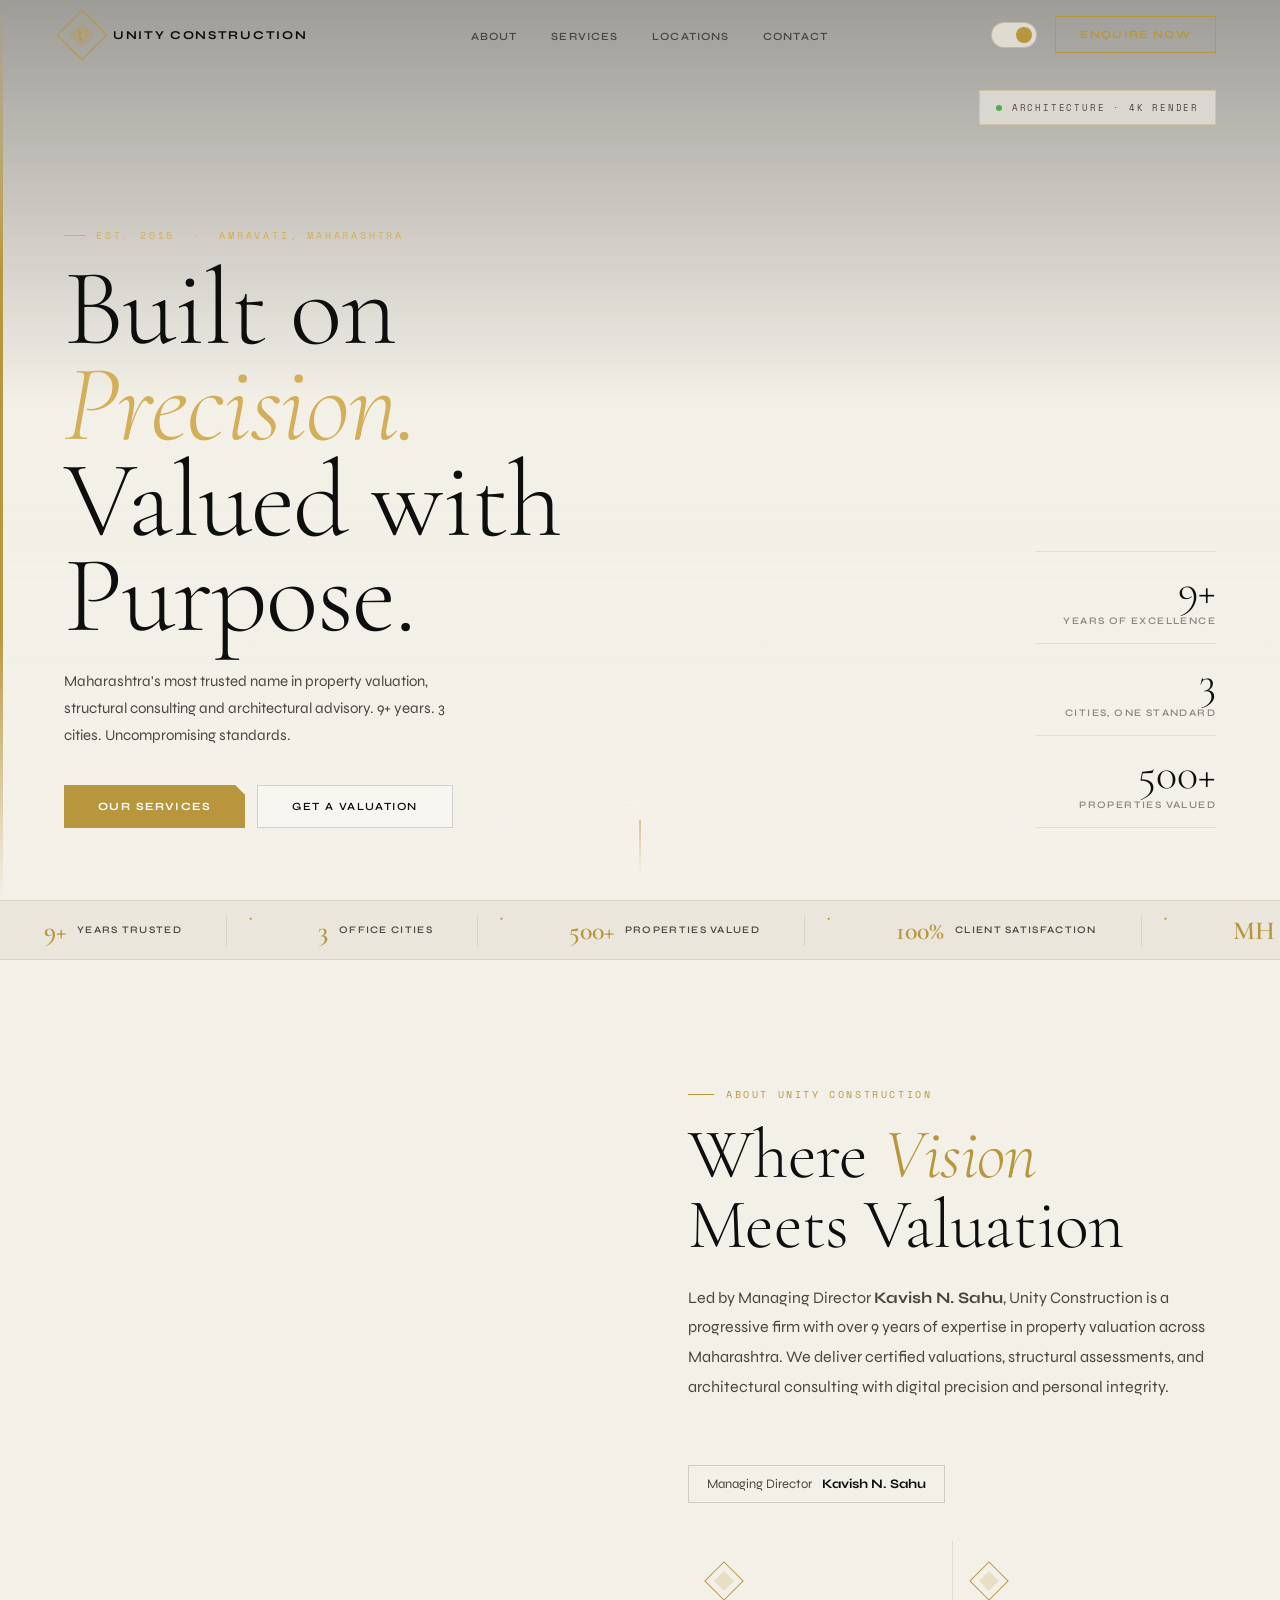
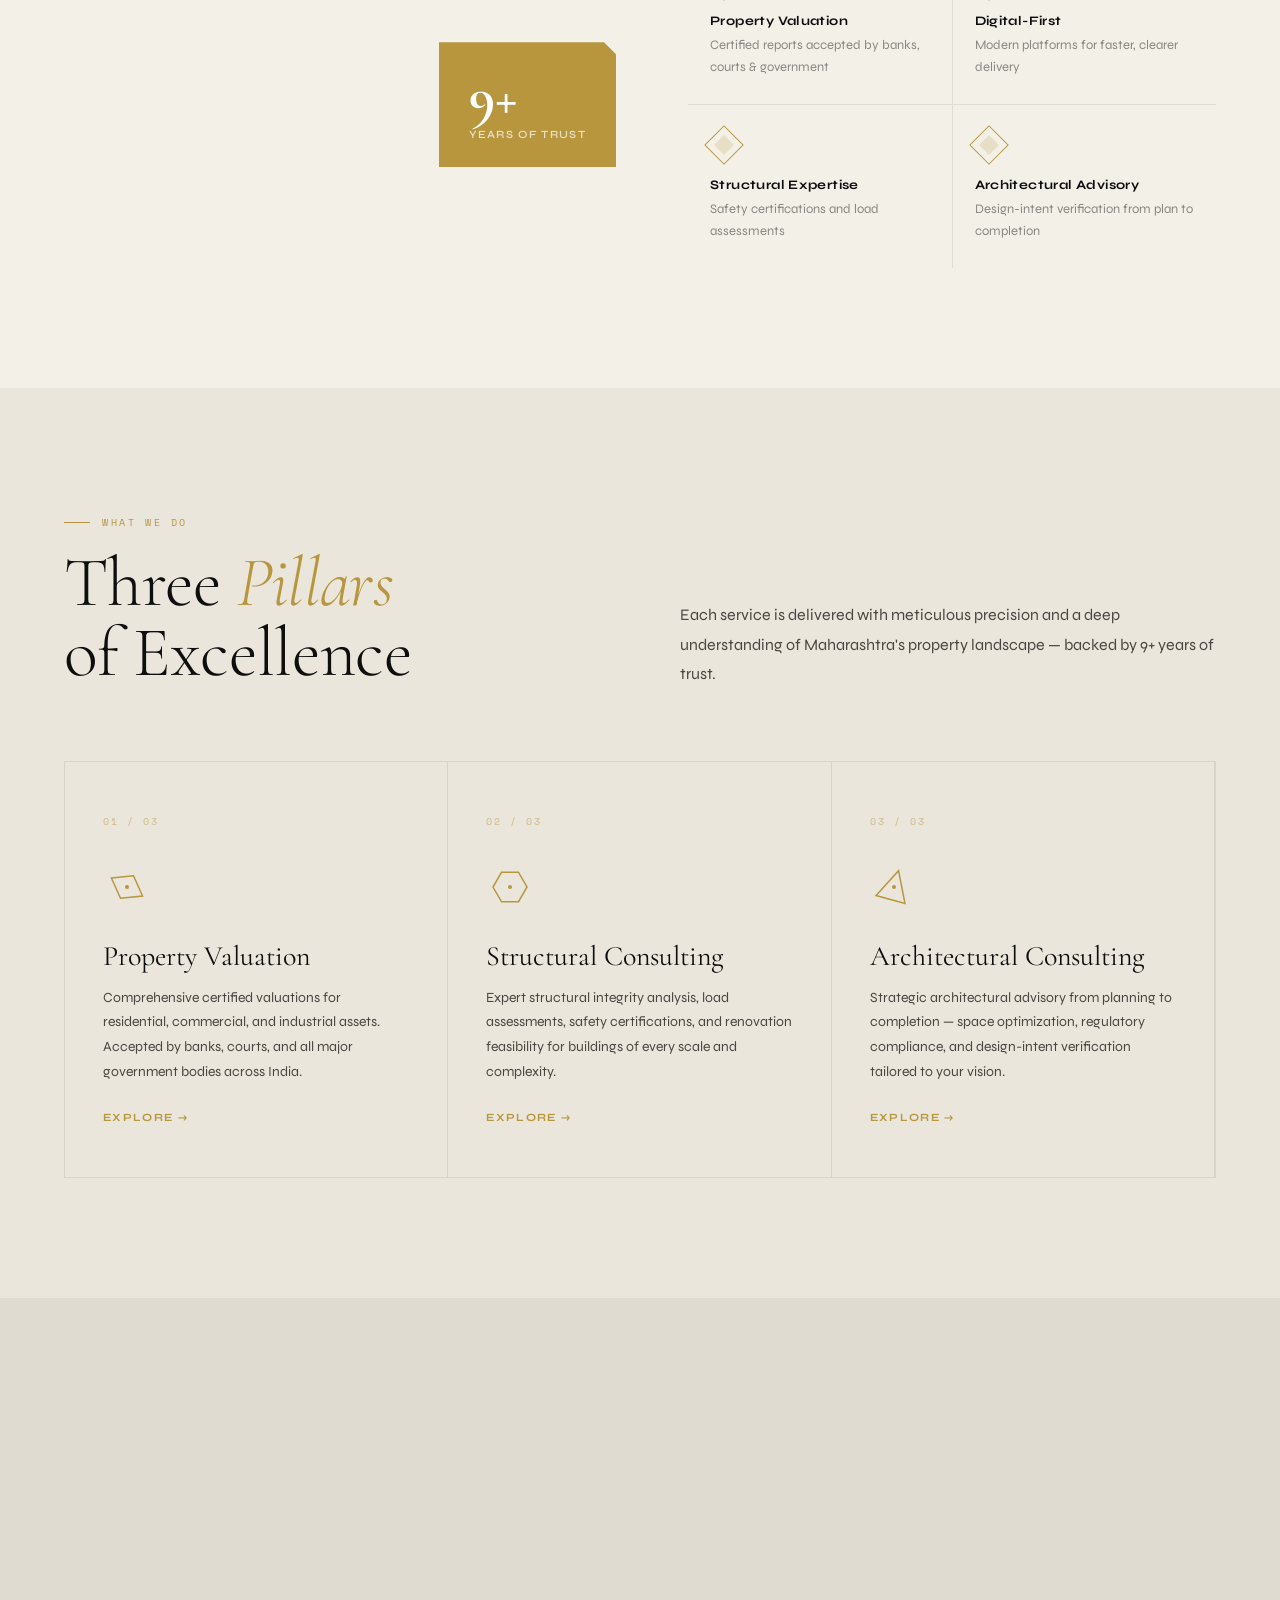
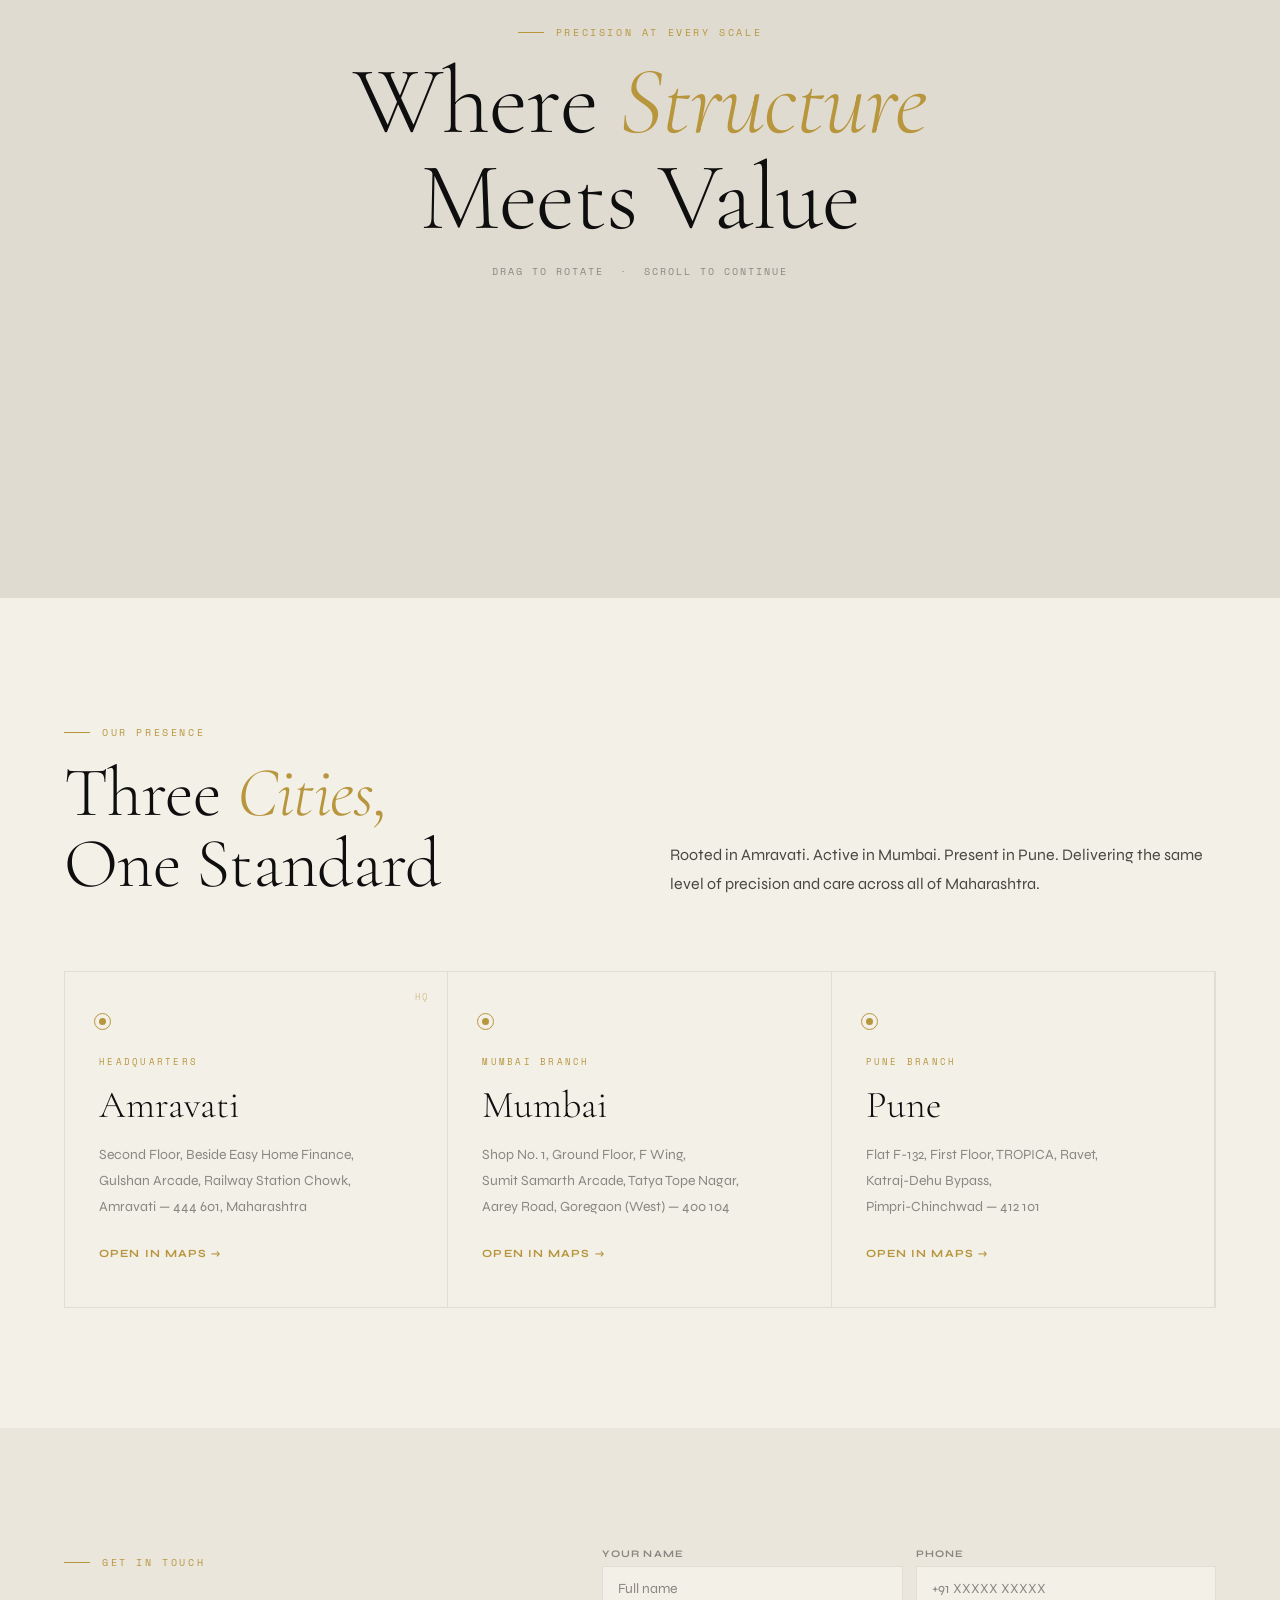
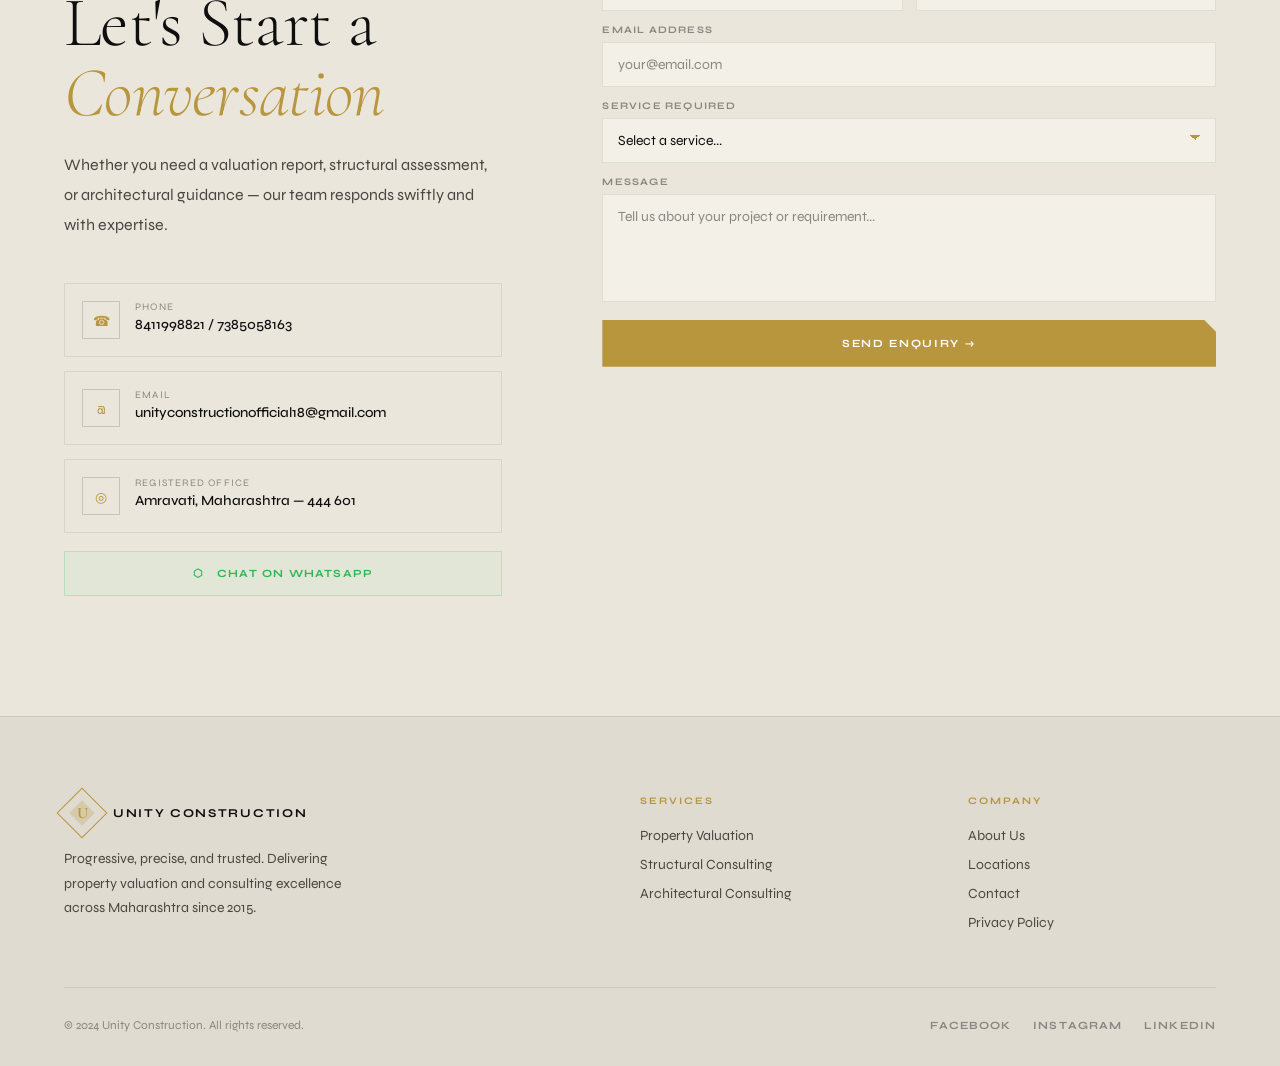
==== index.html @ 6842be25 "Refactor, secure, and modularize website to industry standards" ====
<!DOCTYPE html>
<html lang="en">
<head>
  <meta charset="UTF-8">
  <meta name="viewport" content="width=device-width, initial-scale=1.0">
  
  <!-- SEO Meta Tags -->
  <title>Unity Construction — Property Valuation, Structural Consulting & Architecture</title>
  <meta name="description" content="Maharashtra's most trusted firm for property valuation, structural safety consulting, and architectural design advisory. Over 9 years of precision and excellence across Amravati, Mumbai, and Pune.">
  <meta name="keywords" content="property valuation, structural consulting, architectural advisory, Amravati, Mumbai, Pune, Kavish Sahu, safety certificate, bank valuation, valuation reports">
  <meta name="author" content="Unity Construction">
  
  <link rel="preconnect" href="https://fonts.googleapis.com">
  <link rel="preconnect" href="https://fonts.gstatic.com" crossorigin>
  <link href="https://fonts.googleapis.com/css2?family=Cormorant+Garamond:ital,wght@0,300;0,400;0,600;0,700;1,300;1,400&family=Syne:wght@400;500;600;700;800&family=Space+Mono:wght@400&display=swap" rel="stylesheet">
  
  <!-- Modular Stylesheet -->
  <link rel="stylesheet" href="css/styles.css">
</head>
<body data-theme="dark">

  <!-- Custom Interactive Cursor -->
  <div id="cur"></div>
  <div id="cur-r"></div>
  
  <!-- Scroll Progress Bar -->
  <div id="sp"></div>

  <!-- ══ NAVIGATION ══ -->
  <nav id="nav">
    <a href="#" class="nlogo">
      <div class="nlogo-gem"><span class="nlogo-u">U</span></div>
      <span class="nlogo-name">Unity Construction</span>
    </a>
    <ul class="nlinks">
      <li><a href="#about">About</a></li>
      <li><a href="#services">Services</a></li>
      <li><a href="#locations">Locations</a></li>
      <li><a href="#contact">Contact</a></li>
    </ul>
    <div class="nr">
      <button class="tt" id="tt" title="Toggle theme"></button>
      <button class="ncta" id="enquire-now-btn">Enquire Now</button>
    </div>
  </nav>

  <!-- ══ HERO SECTION ══ -->
  <section id="hero">
    <!-- Decoded Local Video Asset -->
    <div class="hvid">
      <video autoplay muted loop playsinline id="hv" preload="auto">
        <source src="assets/video/hero.mp4" type="video/mp4">
      </video>
    </div>

    <!-- Cinematic Gradient Overlays -->
    <div class="hov-top"></div>
    <div class="hov-line"></div>

    <!-- Live Architecture Tag -->
    <div class="hbadge">
      <span class="hbadge-dot"></span>
      <span class="hbadge-txt">Architecture · 4K Render</span>
    </div>

    <!-- Core Text Contents -->
    <div class="hcontent">
      <div class="hleft">
        <div class="htag">Est. 2015 &nbsp;·&nbsp; Amravati, Maharashtra</div>
        <h1 class="ht">Built on<br><em>Precision.</em><br>Valued with<br>Purpose.</h1>
        <p class="hsubt">Maharashtra's most trusted name in property valuation, structural consulting and architectural advisory. 9+ years. 3 cities. Uncompromising standards.</p>
        <div class="hbtns">
          <button class="bpri" id="hero-services-btn">Our Services</button>
          <button class="bsec" id="hero-contact-btn">Get a Valuation</button>
        </div>
      </div>
      <div class="hstats">
        <div class="hstat"><span class="hstat-n">9+</span><span class="hstat-l">Years of Excellence</span></div>
        <div class="hstat"><span class="hstat-n">3</span><span class="hstat-l">Cities, One Standard</span></div>
        <div class="hstat"><span class="hstat-n">500+</span><span class="hstat-l">Properties Valued</span></div>
      </div>
    </div>

    <!-- Scroll cue -->
    <div class="hscroll">
      <span>Scroll</span>
      <div class="hscroll-bar"></div>
    </div>
  </section>

  <!-- ══ MARQUEE LOOP ══ -->
  <div class="mwrap">
    <div class="mtrack">
      <div class="mitem"><span class="mn">9+</span><span class="ml">Years Trusted</span></div>
      <span class="mdot">●</span>
      <div class="mitem"><span class="mn">3</span><span class="ml">Office Cities</span></div>
      <span class="mdot">●</span>
      <div class="mitem"><span class="mn">500+</span><span class="ml">Properties Valued</span></div>
      <span class="mdot">●</span>
      <div class="mitem"><span class="mn">100%</span><span class="ml">Client Satisfaction</span></div>
      <span class="mdot">●</span>
      <div class="mitem"><span class="mn">MH</span><span class="ml">Pan-Maharashtra</span></div>
      <span class="mdot">●</span>
      <!-- duplicated contents for seamless loop rendering -->
      <div class="mitem"><span class="mn">9+</span><span class="ml">Years Trusted</span></div>
      <span class="mdot">●</span>
      <div class="mitem"><span class="mn">3</span><span class="ml">Office Cities</span></div>
      <span class="mdot">●</span>
      <div class="mitem"><span class="mn">500+</span><span class="ml">Properties Valued</span></div>
      <span class="mdot">●</span>
      <div class="mitem"><span class="mn">100%</span><span class="ml">Client Satisfaction</span></div>
      <span class="mdot">●</span>
      <div class="mitem"><span class="mn">MH</span><span class="ml">Pan-Maharashtra</span></div>
      <span class="mdot">●</span>
    </div>
  </div>

  <!-- ══ ABOUT SECTION ══ -->
  <section id="about" class="sec">
    <div class="ag">
      <div class="acanvas-wrap rv">
        <canvas id="about-canvas"></canvas>
        <div class="afloat rv d2">
          <span class="afloat-n">9+</span>
          <span class="afloat-l">Years of Trust</span>
        </div>
      </div>
      <div class="atxt">
        <span class="ey rv">About Unity Construction</span>
        <h2 class="sh2 rv d1">Where <em>Vision</em><br>Meets Valuation</h2>
        <p class="sbody rv d2">Led by Managing Director <strong>Kavish N. Sahu</strong>, Unity Construction is a progressive firm with over 9 years of expertise in property valuation across Maharashtra. We deliver certified valuations, structural assessments, and architectural consulting with digital precision and personal integrity.</p>
        <div class="md-pill rv d2">
          <span>Managing Director</span>
          <strong>Kavish N. Sahu</strong>
        </div>
        <div class="aqs rv d3">
          <div class="aq"><div class="aq-gem"></div><div class="aq-n">Property Valuation</div><div class="aq-d">Certified reports accepted by banks, courts &amp; government</div></div>
          <div class="aq"><div class="aq-gem"></div><div class="aq-n">Digital-First</div><div class="aq-d">Modern platforms for faster, clearer delivery</div></div>
          <div class="aq"><div class="aq-gem"></div><div class="aq-n">Structural Expertise</div><div class="aq-d">Safety certifications and load assessments</div></div>
          <div class="aq"><div class="aq-gem"></div><div class="aq-n">Architectural Advisory</div><div class="aq-d">Design-intent verification from plan to completion</div></div>
        </div>
      </div>
    </div>
  </section>

  <!-- ══ SERVICES SECTION ══ -->
  <section id="services" class="sec">
    <div class="stop">
      <div>
        <span class="ey rv">What We Do</span>
        <h2 class="sh2 rv d1">Three <em>Pillars</em><br>of Excellence</h2>
      </div>
      <p class="sbody rv d2">Each service is delivered with meticulous precision and a deep understanding of Maharashtra's property landscape — backed by 9+ years of trust.</p>
    </div>
    <div class="sgrid rv">
      <div class="svc">
        <span class="sn">01 / 03</span>
        <canvas class="sorb" data-s="diamond"></canvas>
        <div class="sname">Property Valuation</div>
        <p class="sdesc">Comprehensive certified valuations for residential, commercial, and industrial assets. Accepted by banks, courts, and all major government bodies across India.</p>
        <span class="scta">Explore &rarr;</span>
      </div>
      <div class="svc">
        <span class="sn">02 / 03</span>
        <canvas class="sorb" data-s="hex"></canvas>
        <div class="sname">Structural Consulting</div>
        <p class="sdesc">Expert structural integrity analysis, load assessments, safety certifications, and renovation feasibility for buildings of every scale and complexity.</p>
        <span class="scta">Explore &rarr;</span>
      </div>
      <div class="svc">
        <span class="sn">03 / 03</span>
        <canvas class="sorb" data-s="tri"></canvas>
        <div class="sname">Architectural Consulting</div>
        <p class="sdesc">Strategic architectural advisory from planning to completion — space optimization, regulatory compliance, and design-intent verification tailored to your vision.</p>
        <span class="scta">Explore &rarr;</span>
      </div>
    </div>
  </section>

  <!-- ══ SHOWCASE SECTION ══ -->
  <section id="showcase">
    <div id="showcase-bg"></div>
    <canvas id="sc-canvas"></canvas>
    <div class="sccontent">
      <div class="ey">Precision at Every Scale</div>
      <h2 class="sh2">Where <em>Structure</em><br>Meets Value</h2>
      <p class="sc-hint">Drag to rotate &nbsp;·&nbsp; Scroll to continue</p>
    </div>
  </section>

  <!-- ══ LOCATIONS SECTION ══ -->
  <section id="locations" class="sec">
    <div class="lhead">
      <div>
        <span class="ey rv">Our Presence</span>
        <h2 class="sh2 rv d1">Three <em>Cities,</em><br>One Standard</h2>
      </div>
      <p class="sbody rv d2">Rooted in Amravati. Active in Mumbai. Present in Pune. Delivering the same level of precision and care across all of Maharashtra.</p>
    </div>
    <div class="offices">
      <div class="office rv">
        <div class="odot"></div>
        <span class="otag">Headquarters</span>
        <div class="ocity">Amravati</div>
        <p class="oaddr">Second Floor, Beside Easy Home Finance,<br>Gulshan Arcade, Railway Station Chowk,<br>Amravati — 444 601, Maharashtra</p>
        <a href="https://maps.google.com/?q=Amravati+Railway+Station+Chowk+Maharashtra" target="_blank" rel="noopener noreferrer" class="olink">Open in Maps &rarr;</a>
      </div>
      <div class="office rv d1">
        <div class="odot"></div>
        <span class="otag">Mumbai Branch</span>
        <div class="ocity">Mumbai</div>
        <p class="oaddr">Shop No. 1, Ground Floor, F Wing,<br>Sumit Samarth Arcade, Tatya Tope Nagar,<br>Aarey Road, Goregaon (West) — 400 104</p>
        <a href="https://maps.google.com/?q=Goregaon+West+Aarey+Road+Mumbai" target="_blank" rel="noopener noreferrer" class="olink">Open in Maps &rarr;</a>
      </div>
      <div class="office rv d2">
        <div class="odot"></div>
        <span class="otag">Pune Branch</span>
        <div class="ocity">Pune</div>
        <p class="oaddr">Flat F-132, First Floor, TROPICA, Ravet,<br>Katraj-Dehu Bypass,<br>Pimpri-Chinchwad — 412 101</p>
        <a href="https://maps.google.com/?q=Ravet+Pimpri+Chinchwad+Pune" target="_blank" rel="noopener noreferrer" class="olink">Open in Maps &rarr;</a>
      </div>
    </div>
  </section>

  <!-- ══ CONTACT SECTION ══ -->
  <section id="contact" class="sec">
    <div class="cgrid">
      <div class="cleft">
        <span class="ey rv">Get in Touch</span>
        <h2 class="sh2 rv d1">Let's Start a<br><em>Conversation</em></h2>
        <p class="sbody rv d2">Whether you need a valuation report, structural assessment, or architectural guidance — our team responds swiftly and with expertise.</p>
        <div class="cis rv d3">
          <div class="ci"><div class="ci-ic">☎</div><div><div class="ci-l">Phone</div><div class="ci-v">8411998821 / 7385058163</div></div></div>
          <div class="ci"><div class="ci-ic">@</div><div><div class="ci-l">Email</div><div class="ci-v">unityconstructionofficial18@gmail.com</div></div></div>
          <div class="ci"><div class="ci-ic">◎</div><div><div class="ci-l">Registered Office</div><div class="ci-v">Amravati, Maharashtra — 444 601</div></div></div>
          <a href="https://api.whatsapp.com/send?phone=918411998821&text=Hi%2C%20I%20need%20a%20consultation" target="_blank" rel="noopener noreferrer" class="wa">⬡ &nbsp; Chat on WhatsApp</a>
        </div>
      </div>
      
      <!-- Refactored validation forms -->
      <form id="contact-form" class="cform rv d2" novalidate>
        <div class="cf-row">
          <div class="cfg">
            <label for="form-name">Your Name</label>
            <input type="text" id="form-name" placeholder="Full name" required>
          </div>
          <div class="cfg">
            <label for="form-phone">Phone</label>
            <input type="tel" id="form-phone" placeholder="+91 XXXXX XXXXX" required>
          </div>
        </div>
        <div class="cfg">
          <label for="form-email">Email Address</label>
          <input type="email" id="form-email" placeholder="your@email.com">
        </div>
        <div class="cfg">
          <label for="form-service">Service Required</label>
          <select id="form-service" required>
            <option value="">Select a service...</option>
            <option value="Property Valuation">Property Valuation</option>
            <option value="Structural Consulting">Structural Consulting</option>
            <option value="Architectural Consulting">Architectural Consulting</option>
            <option value="General Inquiry">General Inquiry</option>
          </select>
        </div>
        <div class="cfg">
          <label for="form-message">Message</label>
          <textarea id="form-message" placeholder="Tell us about your project or requirement..." required></textarea>
        </div>
        <button type="submit" class="csub" id="submit-btn">Send Enquiry &rarr;</button>
      </form>
    </div>
  </section>

  <!-- ══ FOOTER SECTION ══ -->
  <footer>
    <div class="fg">
      <div class="fb">
        <a href="#" class="nlogo">
          <div class="nlogo-gem"><span class="nlogo-u">U</span></div>
          <span class="nlogo-name">Unity Construction</span>
        </a>
        <p>Progressive, precise, and trusted. Delivering property valuation and consulting excellence across Maharashtra since 2015.</p>
      </div>
      <div class="fc">
        <h4>Services</h4>
        <ul>
          <li><a href="#services">Property Valuation</a></li>
          <li><a href="#services">Structural Consulting</a></li>
          <li><a href="#services">Architectural Consulting</a></li>
        </ul>
      </div>
      <div class="fc">
        <h4>Company</h4>
        <ul>
          <li><a href="#about">About Us</a></li>
          <li><a href="#locations">Locations</a></li>
          <li><a href="#contact">Contact</a></li>
          <li><a href="#">Privacy Policy</a></li>
        </ul>
      </div>
    </div>
    <div class="fbot">
      <p>© 2024 Unity Construction. All rights reserved.</p>
      <div class="fsoc">
        <a href="https://www.facebook.com/profile.php?id=100093304771966" target="_blank" rel="noopener noreferrer">Facebook</a>
        <a href="#">Instagram</a>
        <a href="#">LinkedIn</a>
      </div>
    </div>
  </footer>

  <!-- Modular Script Files -->
  <script src="js/main.js" defer></script>
  <script src="js/cursor.js" defer></script>
  <script src="js/canvas-about.js" defer></script>
  <script src="js/canvas-services.js" defer></script>
  <script src="js/canvas-showcase.js" defer></script>
</body>
</html>
---- css/styles.css ----
/* 
 * Unity Construction - Custom Stylesheet
 * Version: 2.0.0
 * Architecture: Valuation. Structure. Architecture.
 */

/* ==========================================================================
   1. RESET & SYSTEM DEFAULTS
   ========================================================================== */
*,
*::before,
*::after {
  margin: 0;
  padding: 0;
  box-sizing: border-box;
}

:root {
  --gold: #B8963E;
  --gold-hi: #D4AF5A;
  --gold-pale: #E8D5A3;
  --ease: cubic-bezier(0.16, 1, 0.3, 1);
}

[data-theme="dark"] {
  --bg: #0C0C0C;
  --bg2: #141414;
  --bg3: #1C1C1C;
  --text: #F0EDE6;
  --text2: #A8A5A0;
  --text3: #606060;
  --border: rgba(255, 255, 255, 0.07);
  --border2: rgba(255, 255, 255, 0.13);
  --nav: rgba(10, 10, 10, 0.86);
  --surface: #181818;
}

[data-theme="light"] {
  --bg: #F3F0E8;
  --bg2: #EAE6DC;
  --bg3: #E0DBD0;
  --text: #0E0E0E;
  --text2: #4A4742;
  --text3: #8A8782;
  --border: rgba(0, 0, 0, 0.08);
  --border2: rgba(0, 0, 0, 0.15);
  --nav: rgba(243, 240, 232, 0.88);
  --surface: #FFFFFF;
}

html {
  scroll-behavior: smooth;
}

body {
  font-family: 'Syne', sans-serif;
  background: var(--bg);
  color: var(--text);
  overflow-x: hidden;
  cursor: none; /* Hidden for custom cursor, overridden on touch devices below */
  transition: background 0.55s var(--ease), color 0.55s var(--ease);
}

/* Fallback default cursor on touchscreens or devices that don't support fine pointer */
@media (hover: none), (pointer: coarse) {
  body {
    cursor: auto !important;
  }
}

/* ==========================================================================
   2. CUSTOM INTERACTIVE CURSOR
   ========================================================================== */
#cur {
  position: fixed;
  pointer-events: none;
  z-index: 9999;
  width: 10px;
  height: 10px;
  background: var(--gold-hi);
  border-radius: 50%;
  transform: translate(-50%, -50%);
  transition: width 0.3s, height 0.3s, background 0.3s;
  mix-blend-mode: normal;
}

#cur-r {
  position: fixed;
  pointer-events: none;
  z-index: 9998;
  width: 38px;
  height: 38px;
  border: 1px solid rgba(184, 150, 62, 0.45);
  border-radius: 50%;
  transform: translate(-50%, -50%);
  transition: width 0.4s var(--ease), height 0.4s var(--ease), opacity 0.4s;
}

body.hov #cur {
  width: 18px;
  height: 18px;
  background: var(--gold);
}

body.hov #cur-r {
  width: 58px;
  height: 58px;
  opacity: 0.35;
}

/* Hide custom cursor on mobile devices */
@media (hover: none) and (pointer: coarse) {
  #cur,
  #cur-r {
    display: none !important;
  }
}

/* ==========================================================================
   3. NAVIGATION BAR
   ========================================================================== */
#sp {
  position: fixed;
  top: 0;
  left: 0;
  height: 2px;
  background: linear-gradient(90deg, var(--gold), var(--gold-hi));
  z-index: 1002;
  pointer-events: none;
}

nav {
  position: fixed;
  top: 0;
  left: 0;
  right: 0;
  z-index: 100;
  height: 70px;
  padding: 0 5vw;
  display: flex;
  align-items: center;
  justify-content: space-between;
  border-bottom: 1px solid transparent;
  transition: background 0.45s, backdrop-filter 0.45s, border-color 0.45s;
}

nav.stuck {
  background: var(--nav);
  backdrop-filter: blur(22px) saturate(1.5);
  -webkit-backdrop-filter: blur(22px) saturate(1.5);
  border-bottom-color: var(--border);
}

.nlogo {
  display: flex;
  align-items: center;
  gap: 13px;
  text-decoration: none;
}

.nlogo-gem {
  width: 36px;
  height: 36px;
  display: flex;
  align-items: center;
  justify-content: center;
  position: relative;
}

.nlogo-gem::before {
  content: '';
  position: absolute;
  inset: 0;
  border: 1.5px solid var(--gold);
  transform: rotate(45deg);
  transition: transform 0.55s var(--ease);
}

.nlogo-gem::after {
  content: '';
  position: absolute;
  inset: 9px;
  background: var(--gold);
  opacity: 0.25;
  transform: rotate(45deg);
}

.nlogo:hover .nlogo-gem::before {
  transform: rotate(135deg);
}

.nlogo-u {
  font-family: 'Cormorant Garamond', serif;
  font-size: 16px;
  font-weight: 700;
  color: var(--gold);
  z-index: 1;
  position: relative;
}

.nlogo-name {
  font-size: 12px;
  font-weight: 700;
  letter-spacing: 0.14em;
  text-transform: uppercase;
  color: var(--text);
}

.nlinks {
  display: flex;
  gap: 34px;
  list-style: none;
}

.nlinks a {
  font-size: 11px;
  font-weight: 600;
  letter-spacing: 0.1em;
  text-transform: uppercase;
  color: var(--text2);
  text-decoration: none;
  position: relative;
  padding-bottom: 3px;
  transition: color 0.3s;
}

.nlinks a::after {
  content: '';
  position: absolute;
  bottom: 0;
  left: 0;
  width: 0;
  height: 1px;
  background: var(--gold);
  transition: width 0.35s var(--ease);
}

.nlinks a:hover {
  color: var(--gold);
}

.nlinks a:hover::after {
  width: 100%;
}

.nr {
  display: flex;
  align-items: center;
  gap: 18px;
}

/* Theme Toggle Swtich */
.tt {
  width: 46px;
  height: 26px;
  border-radius: 13px;
  background: var(--bg3);
  border: 1px solid var(--border2);
  cursor: pointer;
  position: relative;
  transition: background 0.4s;
  flex-shrink: 0;
  appearance: none;
  -webkit-appearance: none;
}

.tt::after {
  content: '';
  position: absolute;
  top: 4px;
  left: 4px;
  width: 16px;
  height: 16px;
  border-radius: 50%;
  background: var(--gold);
  transition: transform 0.4s var(--ease), background 0.4s;
}

[data-theme="light"] .tt::after {
  transform: translateX(20px);
}

.ncta {
  padding: 11px 24px;
  border: 1.5px solid var(--gold);
  background: transparent;
  color: var(--gold);
  font-family: 'Syne', sans-serif;
  font-size: 11px;
  font-weight: 700;
  letter-spacing: 0.12em;
  text-transform: uppercase;
  cursor: pointer;
  transition: background 0.3s, color 0.3s;
}

.ncta:hover {
  background: var(--gold);
  color: #fff;
}

/* ==========================================================================
   4. HERO SECTION
   ========================================================================== */
#hero {
  position: relative;
  height: 100vh;
  min-height: 680px;
  overflow: hidden;
  display: flex;
  flex-direction: column;
  justify-content: flex-end;
}

.hvid {
  position: absolute;
  inset: 0;
  z-index: 0;
}

.hvid video {
  width: 100%;
  height: 100%;
  object-fit: cover;
  will-change: transform;
}

/* Gradient overlay fallback for video load lag */
.hov-top {
  position: absolute;
  inset: 0;
  z-index: 1;
  background: linear-gradient(180deg, rgba(0,0,0,0.52) 0%, rgba(0,0,0,0.08) 38%, rgba(0,0,0,0) 55%, rgba(0,0,0,0.72) 78%, rgba(0,0,0,0.96) 100%);
}

[data-theme="light"] .hov-top {
  background: linear-gradient(180deg, rgba(0,0,0,0.35) 0%, rgba(0,0,0,0) 45%, rgba(243,240,232,0) 55%, rgba(243,240,232,0.82) 80%, rgba(243,240,232,1) 100%);
}

.hov-line {
  position: absolute;
  left: 0;
  top: 0;
  bottom: 0;
  width: 3px;
  z-index: 3;
  background: linear-gradient(180deg, transparent, var(--gold) 30%, var(--gold) 70%, transparent);
}

.hcontent {
  position: relative;
  z-index: 4;
  padding: 0 5vw 72px;
  display: grid;
  grid-template-columns: 1fr auto;
  align-items: end;
  gap: 60px;
}

@media (max-width: 768px) {
  .hcontent {
    grid-template-columns: 1fr;
    gap: 30px;
    padding-bottom: 50px;
  }
}

.hleft {}

.htag {
  display: inline-flex;
  align-items: center;
  gap: 10px;
  font-family: 'Space Mono', monospace;
  font-size: 10px;
  letter-spacing: 0.28em;
  text-transform: uppercase;
  color: var(--gold-hi);
  margin-bottom: 18px;
  opacity: 0;
  animation: aUp 0.8s 0.15s var(--ease) forwards;
}

.htag::before {
  content: '';
  display: block;
  width: 22px;
  height: 1px;
  background: var(--gold-hi);
}

h1.ht {
  font-family: 'Cormorant Garamond', serif;
  font-size: clamp(54px, 8.5vw, 124px);
  font-weight: 300;
  line-height: 0.88;
  letter-spacing: -0.01em;
  color: #fff;
  opacity: 0;
  animation: aUp 1s 0.28s var(--ease) forwards;
}

[data-theme="light"] h1.ht {
  color: #0E0E0E;
}

h1.ht em {
  font-style: italic;
  color: var(--gold-hi);
}

.hsubt {
  margin-top: 24px;
  font-size: 15px;
  font-weight: 400;
  line-height: 1.8;
  color: rgba(255, 255, 255, 0.58);
  max-width: 400px;
  opacity: 0;
  animation: aUp 0.9s 0.42s var(--ease) forwards;
}

[data-theme="light"] .hsubt {
  color: var(--text2);
}

.hbtns {
  margin-top: 36px;
  display: flex;
  gap: 12px;
  opacity: 0;
  animation: aUp 0.9s 0.56s var(--ease) forwards;
}

.bpri {
  padding: 14px 34px;
  background: var(--gold);
  color: #fff;
  font-family: 'Syne', sans-serif;
  font-size: 11px;
  font-weight: 700;
  letter-spacing: 0.13em;
  text-transform: uppercase;
  border: none;
  cursor: pointer;
  clip-path: polygon(0 0, calc(100% - 10px) 0, 100% 10px, 100% 100%, 0 100%);
  transition: background 0.3s, transform 0.25s;
}

.bpri:hover {
  background: var(--gold-hi);
  transform: translateY(-2px);
}

.bsec {
  padding: 14px 34px;
  background: rgba(255, 255, 255, 0.08);
  border: 1px solid rgba(255, 255, 255, 0.22);
  color: #fff;
  font-family: 'Syne', sans-serif;
  font-size: 11px;
  font-weight: 600;
  letter-spacing: 0.13em;
  text-transform: uppercase;
  cursor: pointer;
  transition: border-color 0.3s, color 0.3s, background 0.3s;
  backdrop-filter: blur(8px);
}

[data-theme="light"] .bsec {
  border-color: var(--border2);
  color: var(--text);
  background: rgba(255, 255, 255, 0.4);
}

.bsec:hover {
  border-color: var(--gold);
  color: var(--gold);
  background: rgba(184, 150, 62, 0.06);
}

.hstats {
  display: flex;
  flex-direction: column;
  align-items: flex-end;
  gap: 0;
  opacity: 0;
  animation: aUp 0.9s 0.62s var(--ease) forwards;
}

@media (max-width: 768px) {
  .hstats {
    align-items: flex-start;
  }
}

.hstat {
  padding: 16px 0;
  border-top: 1px solid rgba(255, 255, 255, 0.12);
  width: 180px;
  text-align: right;
}

@media (max-width: 768px) {
  .hstat {
    text-align: left;
    width: 100%;
  }
}

[data-theme="light"] .hstat {
  border-top-color: var(--border);
}

.hstat:last-child {
  border-bottom: 1px solid rgba(255, 255, 255, 0.12);
}

[data-theme="light"] .hstat:last-child {
  border-bottom-color: var(--border);
}

.hstat-n {
  font-family: 'Cormorant Garamond', serif;
  font-size: 44px;
  font-weight: 300;
  line-height: 1;
  color: #fff;
  display: block;
}

[data-theme="light"] .hstat-n {
  color: var(--text);
}

.hstat-l {
  font-size: 10px;
  font-weight: 600;
  letter-spacing: 0.14em;
  text-transform: uppercase;
  color: rgba(255, 255, 255, 0.38);
  display: block;
  margin-top: 3px;
}

[data-theme="light"] .hstat-l {
  color: var(--text3);
}

.hscroll {
  position: absolute;
  bottom: 28px;
  left: 50%;
  transform: translateX(-50%);
  z-index: 5;
  display: flex;
  flex-direction: column;
  align-items: center;
  gap: 8px;
  opacity: 0;
  animation: aFade 1s 1.1s forwards;
}

.hscroll span {
  font-family: 'Space Mono', monospace;
  font-size: 9px;
  letter-spacing: 0.24em;
  text-transform: uppercase;
  color: rgba(255, 255, 255, 0.3);
}

.hscroll-bar {
  width: 1px;
  height: 52px;
  background: linear-gradient(var(--gold), transparent);
  animation: pulse 2.2s infinite;
}

.hbadge {
  position: absolute;
  top: 90px;
  right: 5vw;
  z-index: 4;
  display: flex;
  align-items: center;
  gap: 10px;
  padding: 10px 16px;
  border: 1px solid rgba(184, 150, 62, 0.3);
  background: rgba(0, 0, 0, 0.35);
  backdrop-filter: blur(12px);
  opacity: 0;
  animation: aFade 1s 0.9s forwards;
}

[data-theme="light"] .hbadge {
  background: rgba(243, 240, 232, 0.6);
}

.hbadge-dot {
  width: 6px;
  height: 6px;
  border-radius: 50%;
  background: #4CAF50;
  animation: blink 1.8s infinite;
}

.hbadge-txt {
  font-family: 'Space Mono', monospace;
  font-size: 9px;
  letter-spacing: 0.2em;
  text-transform: uppercase;
  color: rgba(255, 255, 255, 0.7);
}

[data-theme="light"] .hbadge-txt {
  color: var(--text2);
}

/* ==========================================================================
   5. TEXT MARQUEE
   ========================================================================== */
.mwrap {
  overflow: hidden;
  border-top: 1px solid var(--border);
  border-bottom: 1px solid var(--border);
  background: var(--bg2);
  height: 60px;
  display: flex;
  align-items: center;
}

.mtrack {
  display: flex;
  width: max-content;
  animation: marquee 26s linear infinite;
}

.mitem {
  display: flex;
  align-items: center;
  gap: 0;
  padding: 0 44px;
  border-right: 1px solid var(--border);
  white-space: nowrap;
  flex-shrink: 0;
}

.mitem .mn {
  font-family: 'Cormorant Garamond', serif;
  font-size: 26px;
  font-weight: 600;
  color: var(--gold);
  margin-right: 11px;
}

.mitem .ml {
  font-size: 10px;
  font-weight: 600;
  letter-spacing: 0.13em;
  text-transform: uppercase;
  color: var(--text2);
}

.mdot {
  color: var(--gold);
  font-size: 5px;
  margin: 0 22px;
}

/* ==========================================================================
   6. COMMON SECTION STYLES
   ========================================================================== */
.sec {
  padding: 120px 5vw;
}

@media (max-width: 768px) {
  .sec {
    padding: 80px 5vw;
  }
}

.ey {
  display: inline-flex;
  align-items: center;
  gap: 12px;
  font-family: 'Space Mono', monospace;
  font-size: 10px;
  letter-spacing: 0.26em;
  text-transform: uppercase;
  color: var(--gold);
  margin-bottom: 18px;
}

.ey::before {
  content: '';
  display: block;
  width: 26px;
  height: 1px;
  background: var(--gold);
}

.sh2 {
  font-family: 'Cormorant Garamond', serif;
  font-size: clamp(40px, 5.5vw, 76px);
  font-weight: 300;
  line-height: 1.0;
  letter-spacing: -0.01em;
  color: var(--text);
}

.sh2 em {
  font-style: italic;
  color: var(--gold);
}

.sbody {
  font-size: 16px;
  font-weight: 400;
  line-height: 1.85;
  color: var(--text2);
}

/* ==========================================================================
   7. ABOUT COMPONENT
   ========================================================================== */
#about {
  background: var(--bg);
}

.ag {
  display: grid;
  grid-template-columns: 1fr 1fr;
  gap: 96px;
  align-items: center;
}

@media (max-width: 991px) {
  .ag {
    grid-template-columns: 1fr;
    gap: 60px;
  }
}

.acanvas-wrap {
  position: relative;
  aspect-ratio: 1 / 1.05;
  width: 100%;
}

#about-canvas {
  width: 100%;
  height: 100%;
  display: block;
}

.afloat {
  position: absolute;
  bottom: -16px;
  right: -24px;
  padding: 26px 30px;
  background: var(--gold);
  clip-path: polygon(0 0, calc(100% - 12px) 0, 100% 12px, 100% 100%, 0 100%);
}

@media (max-width: 576px) {
  .afloat {
    right: 0px;
    bottom: -10px;
    padding: 16px 20px;
  }
}

.afloat-n {
  font-family: 'Cormorant Garamond', serif;
  font-size: 56px;
  font-weight: 700;
  color: #fff;
  line-height: 1;
  display: block;
}

.afloat-l {
  font-size: 11px;
  font-weight: 600;
  letter-spacing: 0.12em;
  text-transform: uppercase;
  color: rgba(255, 255, 255, 0.7);
  margin-top: 4px;
  display: block;
}

.atxt .sh2 {
  margin-bottom: 22px;
}

.atxt .sbody {
  margin-bottom: 40px;
}

.md-pill {
  display: inline-flex;
  align-items: center;
  gap: 10px;
  padding: 10px 18px;
  border: 1px solid var(--border2);
  font-size: 13px;
  color: var(--text2);
  margin-top: 24px;
}

.md-pill strong {
  color: var(--text);
  font-weight: 700;
}

.aqs {
  display: grid;
  grid-template-columns: 1fr 1fr;
  gap: 1px;
  background: var(--border);
  margin-top: 38px;
}

@media (max-width: 576px) {
  .aqs {
    grid-template-columns: 1fr;
  }
}

.aq {
  background: var(--bg);
  padding: 26px 22px;
  transition: background 0.3s;
}

.aq:hover {
  background: var(--bg2);
}

.aq-gem {
  width: 28px;
  height: 28px;
  border: 1px solid var(--gold);
  transform: rotate(45deg);
  margin-bottom: 18px;
  position: relative;
  transition: transform 0.5s var(--ease);
}

.aq:hover .aq-gem {
  transform: rotate(90deg);
}

.aq-gem::after {
  content: '';
  position: absolute;
  inset: 6px;
  background: var(--gold);
  opacity: 0.2;
}

.aq-n {
  font-size: 13px;
  font-weight: 700;
  color: var(--text);
  margin-bottom: 6px;
  letter-spacing: 0.03em;
}

.aq-d {
  font-size: 13px;
  color: var(--text3);
  line-height: 1.65;
}

/* ==========================================================================
   8. SERVICES COMPONENT
   ========================================================================== */
#services {
  background: var(--bg2);
}

.stop {
  display: grid;
  grid-template-columns: 1fr 1fr;
  gap: 80px;
  align-items: end;
  margin-bottom: 72px;
}

@media (max-width: 991px) {
  .stop {
    grid-template-columns: 1fr;
    gap: 30px;
    margin-bottom: 50px;
  }
}

.sgrid {
  display: grid;
  grid-template-columns: repeat(3, 1fr);
  border: 1px solid var(--border);
}

@media (max-width: 991px) {
  .sgrid {
    grid-template-columns: 1fr;
  }
}

.svc {
  padding: 52px 38px;
  border-right: 1px solid var(--border);
  position: relative;
  overflow: hidden;
  cursor: pointer;
  transition: background 0.4s;
}

@media (max-width: 991px) {
  .svc {
    border-right: none;
    border-bottom: 1px solid var(--border);
  }
  .svc:last-child {
    border-bottom: none;
  }
}

.svc::before {
  content: '';
  position: absolute;
  bottom: 0;
  left: 0;
  width: 100%;
  height: 2px;
  background: var(--gold);
  transform: scaleX(0);
  transform-origin: left;
  transition: transform 0.5s var(--ease);
}

.svc:hover {
  background: var(--bg);
}

.svc:hover::before {
  transform: scaleX(1);
}

.sn {
  font-family: 'Space Mono', monospace;
  font-size: 10px;
  color: var(--gold);
  letter-spacing: 0.2em;
  margin-bottom: 34px;
  display: block;
  opacity: 0.55;
}

.sorb {
  width: 48px;
  height: 48px;
  margin-bottom: 30px;
  display: block;
}

.sname {
  font-family: 'Cormorant Garamond', serif;
  font-size: 28px;
  font-weight: 400;
  color: var(--text);
  margin-bottom: 14px;
  line-height: 1.1;
}

.sdesc {
  font-size: 14px;
  color: var(--text2);
  line-height: 1.78;
}

.scta {
  display: inline-flex;
  align-items: center;
  gap: 8px;
  margin-top: 26px;
  font-size: 11px;
  font-weight: 700;
  letter-spacing: 0.12em;
  text-transform: uppercase;
  color: var(--gold);
  transition: gap 0.3s;
}

.svc:hover .scta {
  gap: 14px;
}

/* ==========================================================================
   9. SHOWCASE COMPONENT
   ========================================================================== */
#showcase {
  position: relative;
  height: 100vh;
  overflow: hidden;
  display: flex;
  align-items: center;
  justify-content: center;
}

#showcase-bg {
  position: absolute;
  inset: 0;
  background: var(--bg3);
}

#sc-canvas {
  position: absolute;
  inset: 0;
  width: 100%;
  height: 100%;
  cursor: grab;
}

#sc-canvas:active {
  cursor: grabbing;
}

.sccontent {
  position: relative;
  z-index: 2;
  text-align: center;
  pointer-events: none;
}

.sccontent .ey {
  justify-content: center;
  margin-bottom: 14px;
}

.sccontent .sh2 {
  font-size: clamp(46px, 7.5vw, 100px);
}

[data-theme="dark"] .sccontent .sh2 {
  color: #fff;
}

.sc-hint {
  margin-top: 18px;
  font-family: 'Space Mono', monospace;
  font-size: 10px;
  letter-spacing: 0.2em;
  text-transform: uppercase;
  color: var(--text3);
}

/* ==========================================================================
   10. LOCATIONS COMPONENT
   ========================================================================== */
#locations {
  background: var(--bg);
}

.lhead {
  display: grid;
  grid-template-columns: 1fr 1fr;
  gap: 60px;
  align-items: end;
  margin-bottom: 72px;
}

@media (max-width: 991px) {
  .lhead {
    grid-template-columns: 1fr;
    gap: 30px;
    margin-bottom: 50px;
  }
}

.offices {
  display: grid;
  grid-template-columns: repeat(3, 1fr);
  border: 1px solid var(--border);
}

@media (max-width: 991px) {
  .offices {
    grid-template-columns: 1fr;
  }
}

.office {
  padding: 46px 34px;
  border-right: 1px solid var(--border);
  position: relative;
  transition: background 0.35s;
}

@media (max-width: 991px) {
  .office {
    border-right: none;
    border-bottom: 1px solid var(--border);
  }
  .office:last-child {
    border-bottom: none;
  }
}

.office:hover {
  background: var(--bg2);
}

.office:first-child::after {
  content: 'HQ';
  position: absolute;
  top: 18px;
  right: 18px;
  font-family: 'Space Mono', monospace;
  font-size: 9px;
  letter-spacing: 0.15em;
  color: var(--gold);
  opacity: 0.5;
}

.odot {
  width: 7px;
  height: 7px;
  background: var(--gold);
  border-radius: 50%;
  margin-bottom: 30px;
  position: relative;
}

.odot::before {
  content: '';
  position: absolute;
  inset: -5px;
  border: 1px solid var(--gold);
  border-radius: 50%;
  animation: ripple 2.8s infinite;
}

.otag {
  font-family: 'Space Mono', monospace;
  font-size: 9px;
  letter-spacing: 0.25em;
  text-transform: uppercase;
  color: var(--gold);
  margin-bottom: 18px;
  display: block;
}

.ocity {
  font-family: 'Cormorant Garamond', serif;
  font-size: 38px;
  font-weight: 300;
  color: var(--text);
  margin-bottom: 18px;
  line-height: 1;
}

.oaddr {
  font-size: 14px;
  color: var(--text3);
  line-height: 1.85;
  margin-bottom: 22px;
}

.olink {
  font-size: 11px;
  font-weight: 700;
  letter-spacing: 0.1em;
  text-transform: uppercase;
  color: var(--gold);
  text-decoration: none;
  display: inline-flex;
  align-items: center;
  gap: 8px;
  transition: gap 0.3s;
}

.olink:hover {
  gap: 14px;
}

/* ==========================================================================
   11. CONTACT COMPONENT
   ========================================================================== */
#contact {
  background: var(--bg2);
}

.cgrid {
  display: grid;
  grid-template-columns: 5fr 7fr;
  gap: 100px;
  align-items: start;
}

@media (max-width: 991px) {
  .cgrid {
    grid-template-columns: 1fr;
    gap: 60px;
  }
}

.cleft .sh2 {
  margin-bottom: 22px;
}

.cleft .sbody {
  margin-bottom: 44px;
}

.cis {
  display: flex;
  flex-direction: column;
  gap: 14px;
}

.ci {
  display: flex;
  align-items: flex-start;
  gap: 15px;
  padding: 17px;
  border: 1px solid var(--border);
  transition: border-color 0.3s, background 0.3s;
}

.ci:hover {
  border-color: var(--gold);
  background: var(--bg);
}

.ci-ic {
  width: 38px;
  height: 38px;
  border: 1px solid var(--border2);
  display: flex;
  align-items: center;
  justify-content: center;
  font-size: 14px;
  color: var(--gold);
  flex-shrink: 0;
  font-family: 'Space Mono', monospace;
}

.ci-l {
  font-size: 10px;
  letter-spacing: 0.12em;
  text-transform: uppercase;
  color: var(--text3);
  margin-bottom: 3px;
}

.ci-v {
  font-size: 14px;
  color: var(--text);
  font-weight: 500;
}

.wa {
  display: flex;
  align-items: center;
  justify-content: center;
  gap: 11px;
  padding: 15px;
  border: 1px solid rgba(37, 211, 102, 0.25);
  color: #2db854;
  font-size: 11px;
  font-weight: 700;
  letter-spacing: 0.11em;
  text-transform: uppercase;
  text-decoration: none;
  background: rgba(37, 211, 102, 0.04);
  transition: background 0.3s, border-color 0.3s;
  margin-top: 4px;
}

.wa:hover {
  background: rgba(37, 211, 102, 0.09);
  border-color: rgba(37, 211, 102, 0.4);
}

.cform {
  display: flex;
  flex-direction: column;
  gap: 13px;
}

.cf-row {
  display: grid;
  grid-template-columns: 1fr 1fr;
  gap: 13px;
}

@media (max-width: 576px) {
  .cf-row {
    grid-template-columns: 1fr;
  }
}

.cfg {
  display: flex;
  flex-direction: column;
  gap: 6px;
}

.cfg label {
  font-size: 10px;
  font-weight: 700;
  letter-spacing: 0.12em;
  text-transform: uppercase;
  color: var(--text3);
}

.cfg input,
.cfg textarea,
.cfg select {
  background: var(--bg);
  border: 1px solid var(--border);
  color: var(--text);
  font-family: 'Syne', sans-serif;
  font-size: 14px;
  padding: 13px 15px;
  outline: none;
  transition: border-color 0.3s;
  appearance: none;
  -webkit-appearance: none;
}

.cfg input:focus,
.cfg textarea:focus,
.cfg select:focus {
  border-color: var(--gold);
}

/* Custom styling for Select element wrapper to preserve arrow representation */
.cfg select {
  background-image: linear-gradient(45deg, transparent 50%, var(--gold) 50%),
                    linear-gradient(135deg, var(--gold) 50%, transparent 50%);
  background-position: calc(100% - 20px) calc(1em + 2px),
                      calc(100% - 15px) calc(1em + 2px);
  background-size: 5px 5px, 5px 5px;
  background-repeat: no-repeat;
}

.cfg textarea {
  height: 108px;
  resize: none;
}

.cfg input::placeholder,
.cfg textarea::placeholder {
  color: var(--text3);
}

.csub {
  margin-top: 5px;
  padding: 17px;
  background: var(--gold);
  color: #fff;
  font-family: 'Syne', sans-serif;
  font-size: 11px;
  font-weight: 700;
  letter-spacing: 0.15em;
  text-transform: uppercase;
  border: none;
  cursor: pointer;
  clip-path: polygon(0 0, calc(100% - 12px) 0, 100% 12px, 100% 100%, 0 100%);
  transition: background 0.3s, transform 0.2s;
}

.csub:hover {
  background: var(--gold-hi);
  transform: translateY(-1px);
}

/* Form error state display enhancements */
.cfg.error input,
.cfg.error textarea,
.cfg.error select {
  border-color: #d93838;
}

.cfg-err-msg {
  font-size: 9px;
  color: #d93838;
  font-weight: 600;
  letter-spacing: 0.05em;
  text-transform: uppercase;
  margin-top: -2px;
}

/* ==========================================================================
   12. FOOTER COMPONENT
   ========================================================================== */
footer {
  padding: 78px 5vw 34px;
  background: var(--bg3);
  border-top: 1px solid var(--border);
}

.fg {
  display: grid;
  grid-template-columns: 2fr 1fr 1fr;
  gap: 80px;
  margin-bottom: 56px;
}

@media (max-width: 768px) {
  .fg {
    grid-template-columns: 1fr;
    gap: 40px;
  }
}

.fb .nlogo {
  display: inline-flex;
  margin-bottom: 16px;
}

.fb p {
  font-size: 14px;
  color: var(--text2);
  line-height: 1.75;
  max-width: 290px;
}

.fc h4 {
  font-size: 10px;
  font-weight: 700;
  letter-spacing: 0.2em;
  text-transform: uppercase;
  color: var(--gold);
  margin-bottom: 18px;
}

.fc ul {
  list-style: none;
  display: flex;
  flex-direction: column;
  gap: 10px;
}

.fc a {
  font-size: 14px;
  color: var(--text2);
  text-decoration: none;
  transition: color 0.3s;
}

.fc a:hover {
  color: var(--gold);
}

.fbot {
  padding-top: 30px;
  border-top: 1px solid var(--border);
  display: flex;
  align-items: center;
  justify-content: space-between;
}

@media (max-width: 576px) {
  .fbot {
    flex-direction: column-reverse;
    gap: 20px;
    align-items: flex-start;
  }
}

.fbot p {
  font-size: 12px;
  color: var(--text3);
}

.fsoc {
  display: flex;
  gap: 22px;
}

.fsoc a {
  font-size: 11px;
  font-weight: 700;
  letter-spacing: 0.1em;
  text-transform: uppercase;
  color: var(--text3);
  text-decoration: none;
  transition: color 0.3s;
}

.fsoc a:hover {
  color: var(--gold);
}

/* ==========================================================================
   13. SCROLL REVEAL ANIMATIONS & KEYFRAMES
   ========================================================================== */
.rv {
  opacity: 0;
  transform: translateY(44px);
  transition: opacity 0.85s var(--ease), transform 0.85s var(--ease);
}

.rv.in {
  opacity: 1;
  transform: translateY(0);
}

.d1 {
  transition-delay: 0.1s;
}

.d2 {
  transition-delay: 0.2s;
}

.d3 {
  transition-delay: 0.3s;
}

.d4 {
  transition-delay: 0.4s;
}

@keyframes aUp {
  from {
    opacity: 0;
    transform: translateY(32px);
  }
  to {
    opacity: 1;
    transform: translateY(0);
  }
}

@keyframes aFade {
  from {
    opacity: 0;
  }
  to {
    opacity: 1;
  }
}

@keyframes marquee {
  from {
    transform: translateX(0);
  }
  to {
    transform: translateX(-50%);
  }
}

@keyframes pulse {
  0%, 100% {
    opacity: 0.25;
    transform: scaleY(1);
  }
  50% {
    opacity: 1;
    transform: scaleY(1.08);
  }
}

@keyframes blink {
  0%, 100% {
    opacity: 0.4;
  }
  50% {
    opacity: 1;
  }
}

@keyframes ripple {
  0% {
    transform: scale(1);
    opacity: 0.7;
  }
  100% {
    transform: scale(2.6);
    opacity: 0;
  }
}
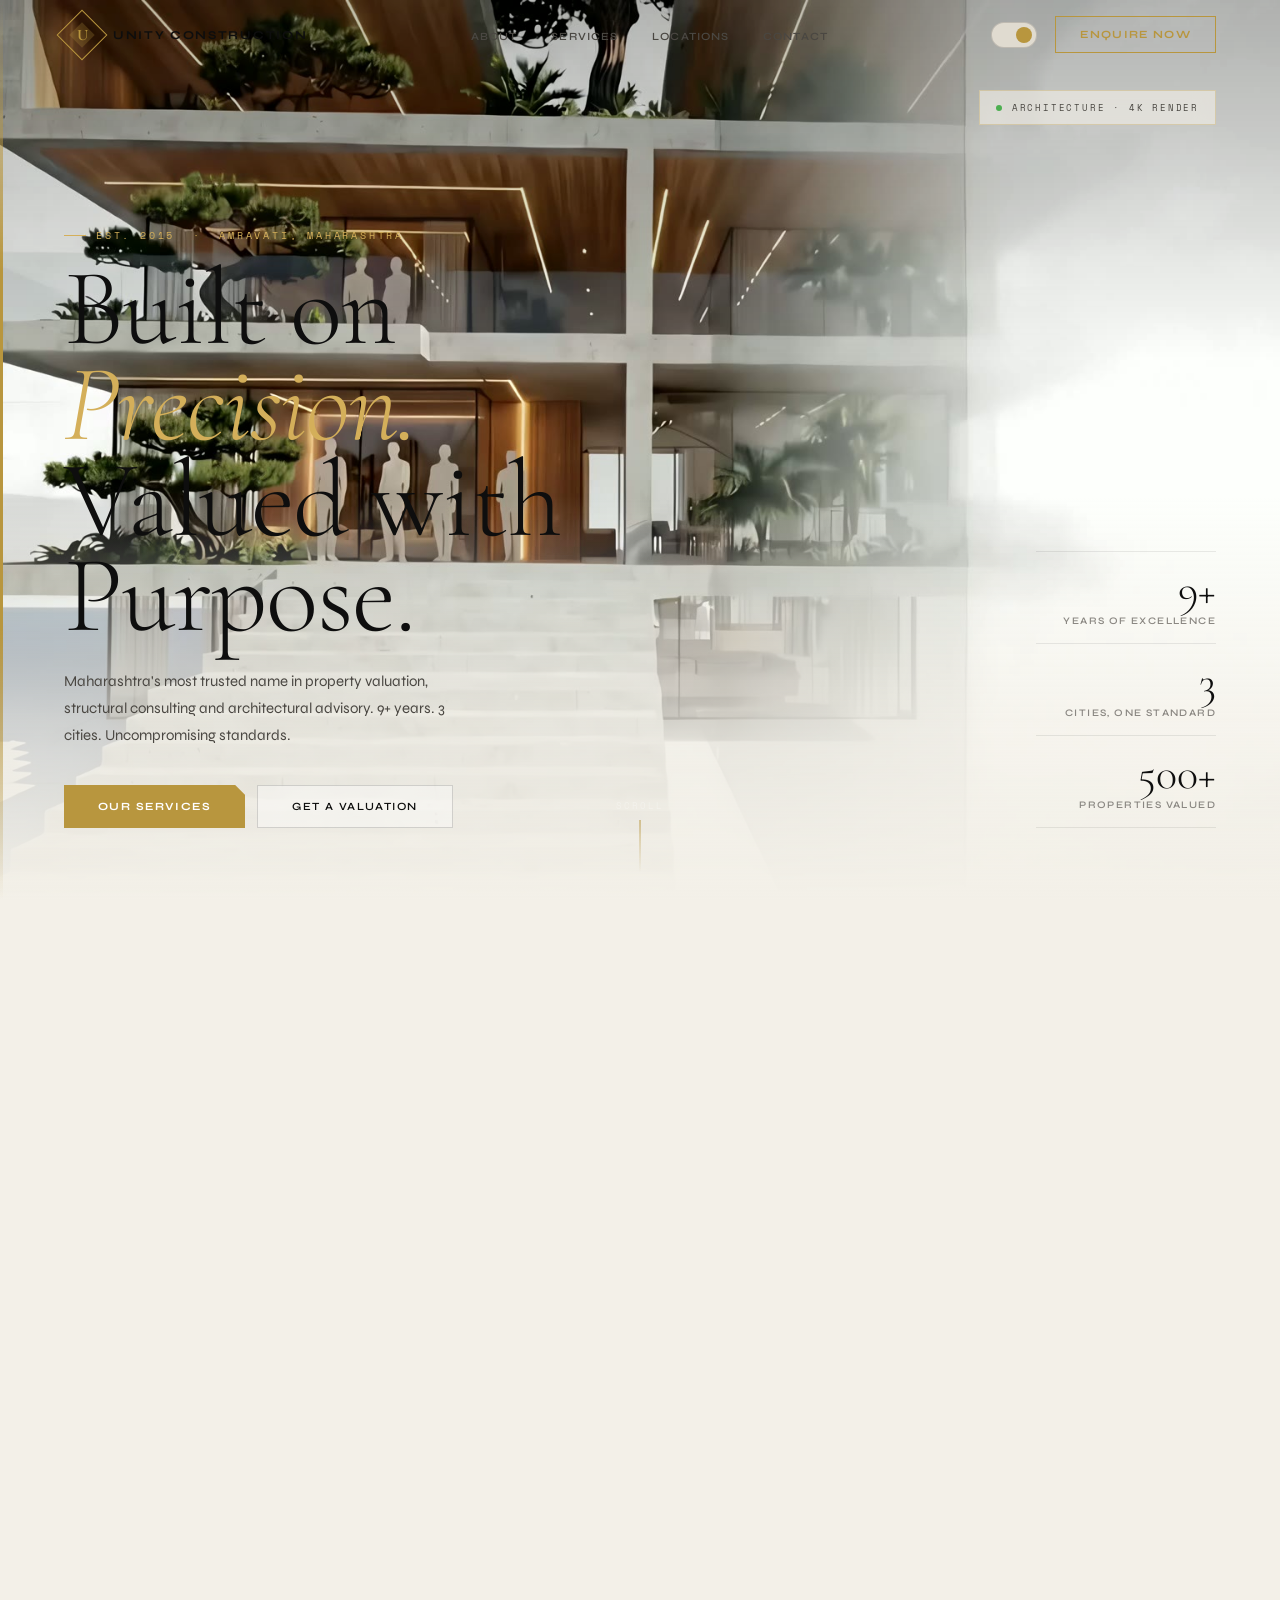
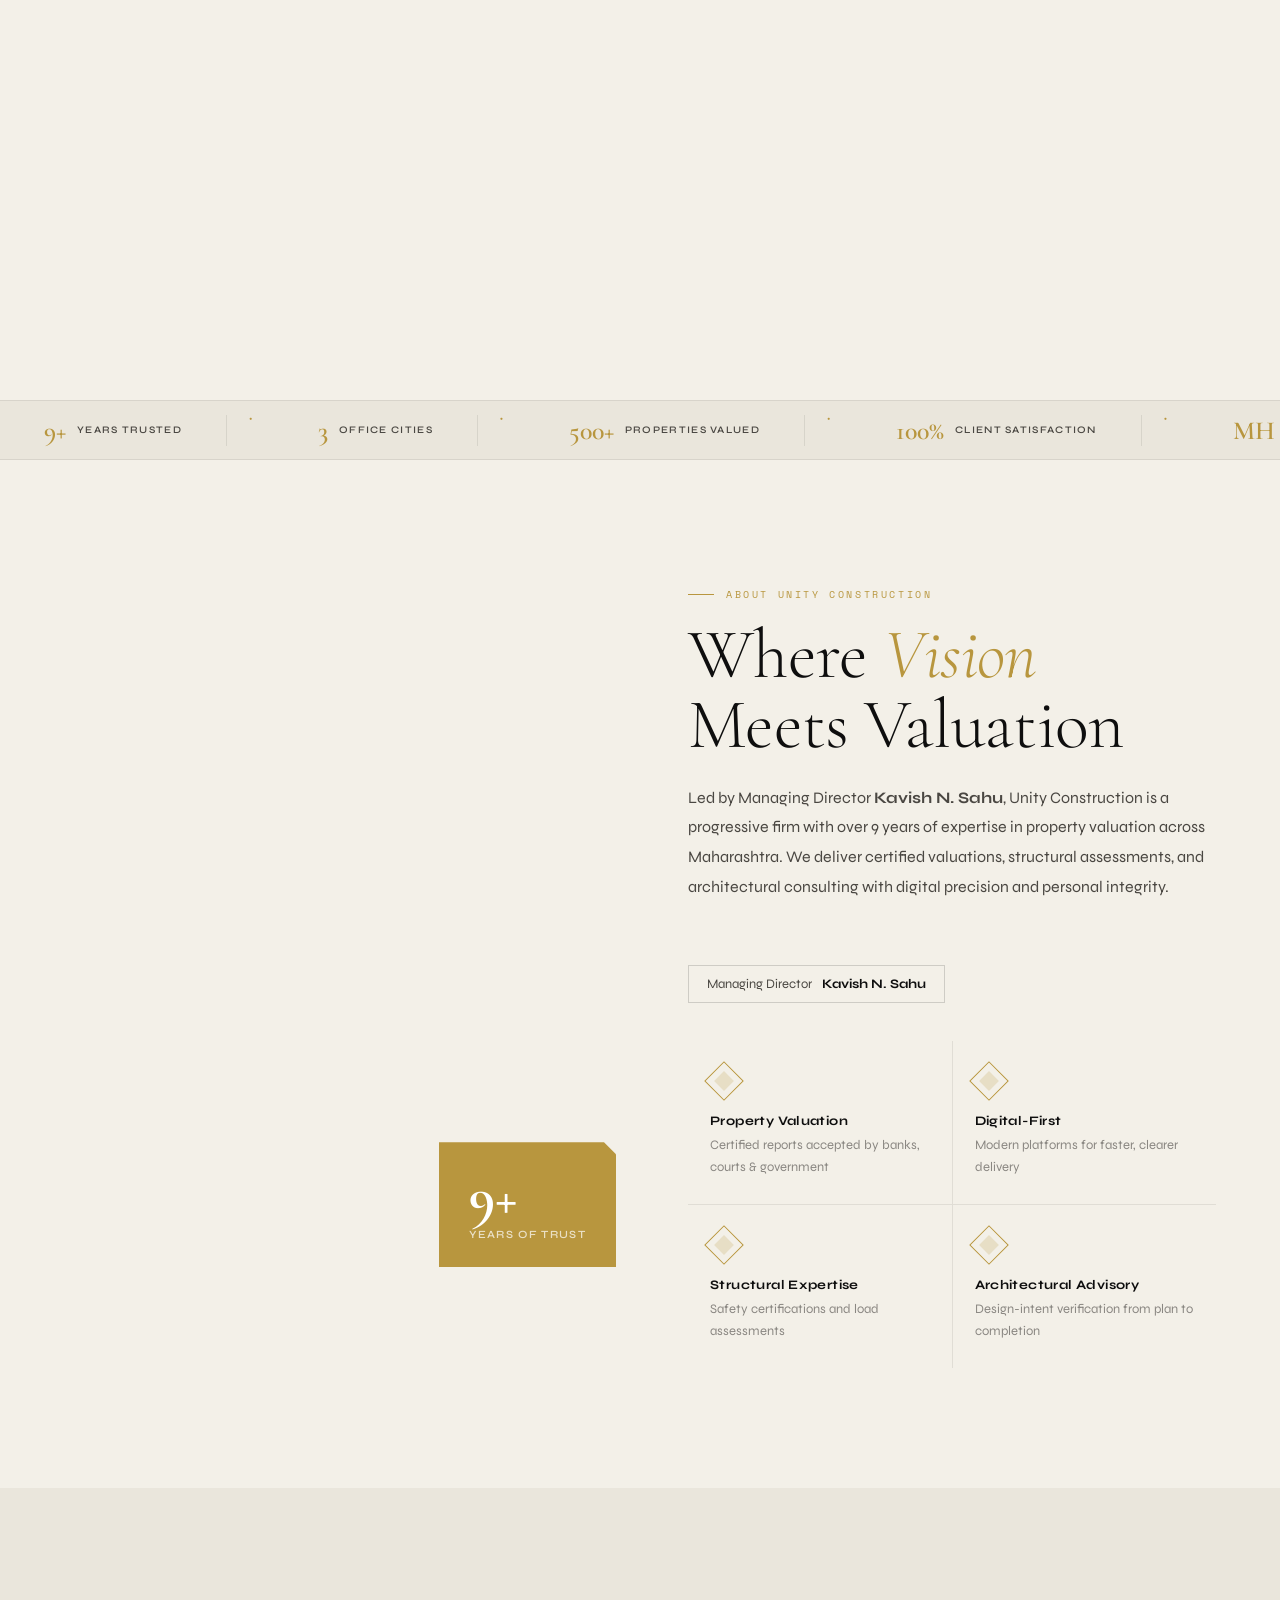
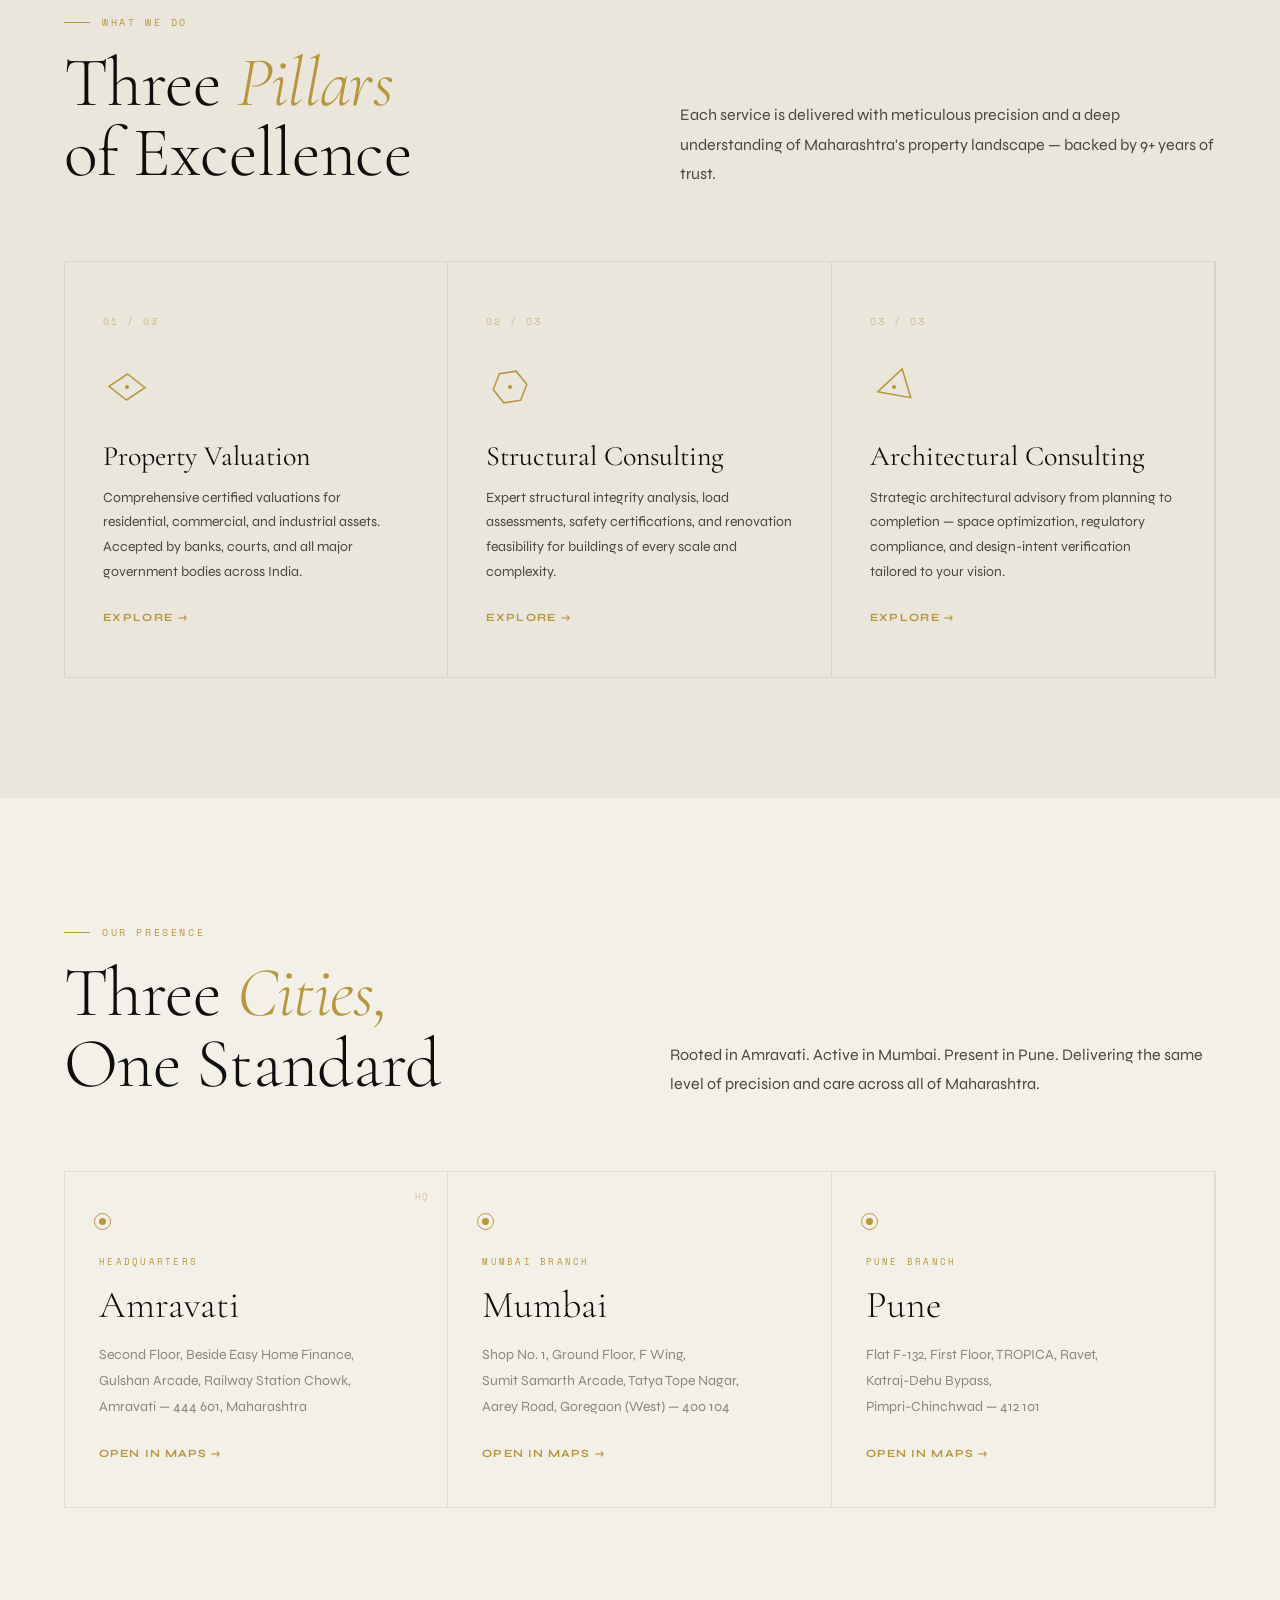
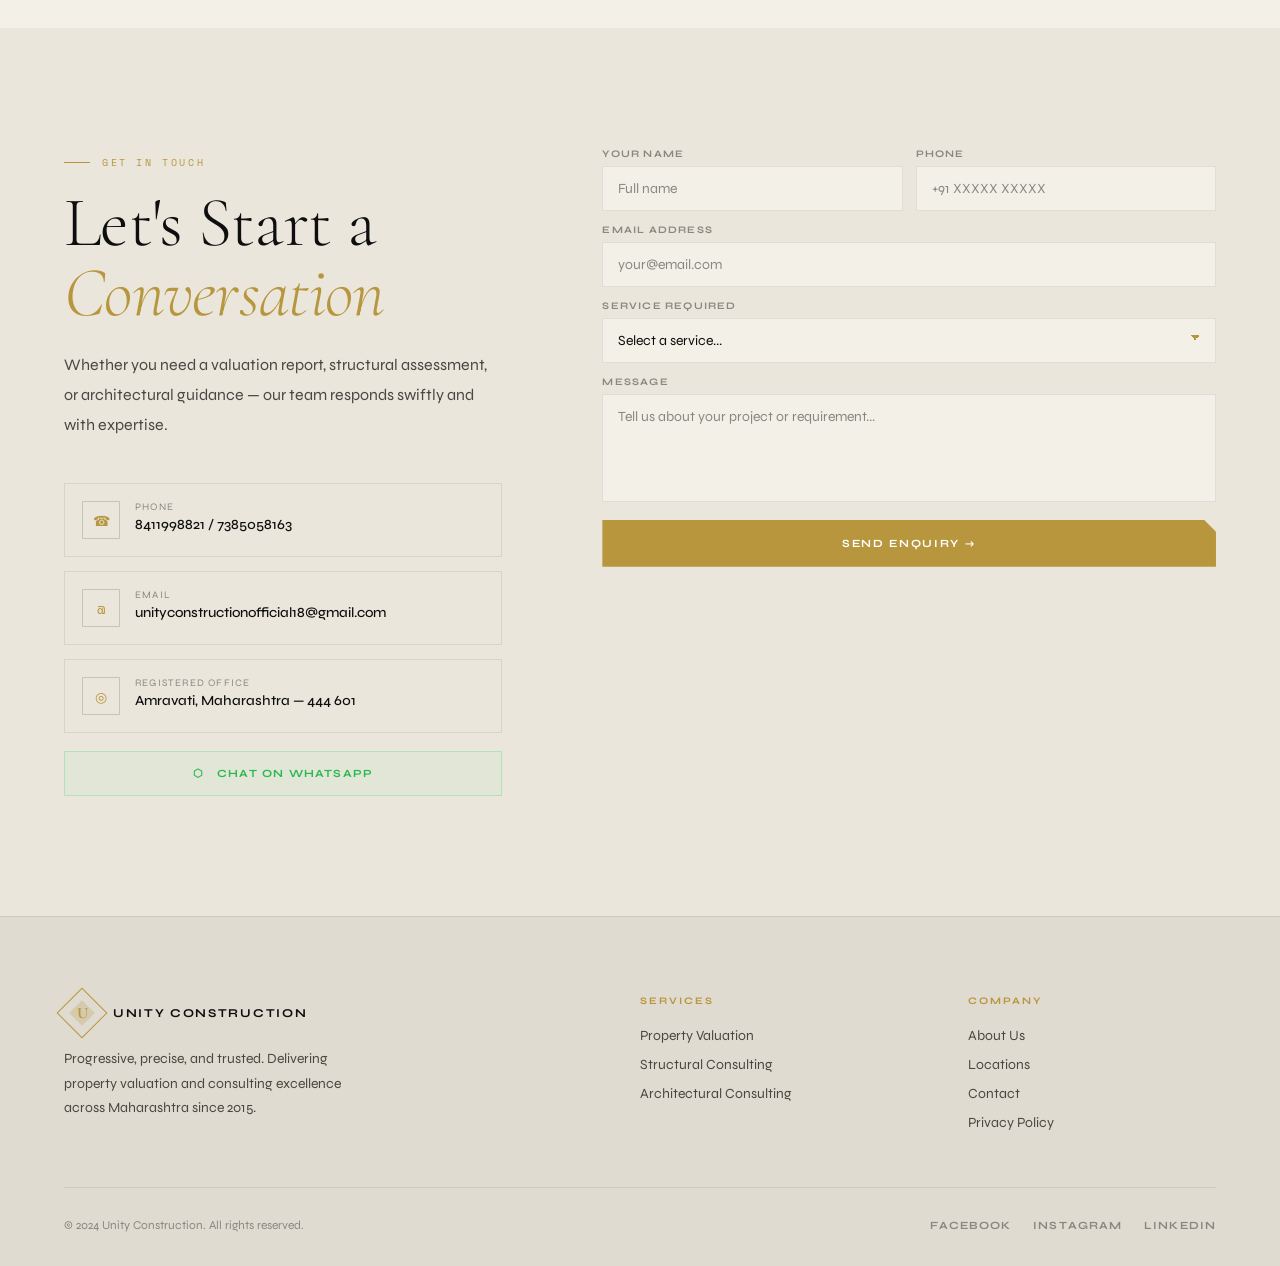
==== commit e918793b: "feat: 3D scroll-animated hero with frame-sequence engine - Replaced video background hero with stick" ====
--- a/index.html
+++ b/index.html
@@ -19,6 +19,18 @@
 </head>
 <body data-theme="dark">
 
+  <!-- ══ LOADING OVERLAY — shows frame preload progress ══ -->
+  <div id="loading-overlay">
+    <div class="loading-logo">
+      <div class="nlogo-gem"><span class="nlogo-u">U</span></div>
+      <span class="nlogo-name">Unity Construction</span>
+    </div>
+    <div class="loading-track">
+      <div id="loading-bar"></div>
+    </div>
+    <span id="loading-percent">0%</span>
+  </div>
+
   <!-- Custom Interactive Cursor -->
   <div id="cur"></div>
   <div id="cur-r"></div>
@@ -44,47 +56,66 @@
     </div>
   </nav>
 
-  <!-- ══ HERO SECTION ══ -->
+  <!-- ══ HERO SECTION — Sticky Canvas Frame Sequence ══ -->
   <section id="hero">
-    <!-- Decoded Local Video Asset -->
-    <div class="hvid">
-      <video autoplay muted loop playsinline id="hv" preload="auto">
-        <source src="assets/video/hero.mp4" type="video/mp4">
-      </video>
-    </div>
-
-    <!-- Cinematic Gradient Overlays -->
-    <div class="hov-top"></div>
-    <div class="hov-line"></div>
-
-    <!-- Live Architecture Tag -->
-    <div class="hbadge">
-      <span class="hbadge-dot"></span>
-      <span class="hbadge-txt">Architecture · 4K Render</span>
-    </div>
-
-    <!-- Core Text Contents -->
-    <div class="hcontent">
-      <div class="hleft">
-        <div class="htag">Est. 2015 &nbsp;·&nbsp; Amravati, Maharashtra</div>
-        <h1 class="ht">Built on<br><em>Precision.</em><br>Valued with<br>Purpose.</h1>
-        <p class="hsubt">Maharashtra's most trusted name in property valuation, structural consulting and architectural advisory. 9+ years. 3 cities. Uncompromising standards.</p>
-        <div class="hbtns">
-          <button class="bpri" id="hero-services-btn">Our Services</button>
-          <button class="bsec" id="hero-contact-btn">Get a Valuation</button>
-        </div>
-      </div>
-      <div class="hstats">
-        <div class="hstat"><span class="hstat-n">9+</span><span class="hstat-l">Years of Excellence</span></div>
-        <div class="hstat"><span class="hstat-n">3</span><span class="hstat-l">Cities, One Standard</span></div>
-        <div class="hstat"><span class="hstat-n">500+</span><span class="hstat-l">Properties Valued</span></div>
-      </div>
-    </div>
-
-    <!-- Scroll cue -->
-    <div class="hscroll">
-      <span>Scroll</span>
-      <div class="hscroll-bar"></div>
+    <div class="hero-sticky">
+      <!-- Canvas — draws frames on scroll -->
+      <canvas id="hero-canvas"></canvas>
+
+      <!-- Gradient overlays -->
+      <div class="hov-top"></div>
+      <div class="hov-line"></div>
+
+      <!-- Live Architecture Tag -->
+      <div class="hbadge">
+        <span class="hbadge-dot"></span>
+        <span class="hbadge-txt">Architecture · 4K Render</span>
+      </div>
+
+      <!-- Hero text overlay — fades out as user scrolls -->
+      <div id="hero-text">
+        <div class="hcontent">
+          <div class="hleft">
+            <div class="htag">Est. 2015 &nbsp;·&nbsp; Amravati, Maharashtra</div>
+            <h1 class="ht">Built on<br><em>Precision.</em><br>Valued with<br>Purpose.</h1>
+            <p class="hsubt">Maharashtra's most trusted name in property valuation, structural consulting and architectural advisory. 9+ years. 3 cities. Uncompromising standards.</p>
+            <div class="hbtns">
+              <button class="bpri" id="hero-services-btn">Our Services</button>
+              <button class="bsec" id="hero-contact-btn">Get a Valuation</button>
+            </div>
+          </div>
+          <div class="hstats">
+            <div class="hstat"><span class="hstat-n">9+</span><span class="hstat-l">Years of Excellence</span></div>
+            <div class="hstat"><span class="hstat-n">3</span><span class="hstat-l">Cities, One Standard</span></div>
+            <div class="hstat"><span class="hstat-n">500+</span><span class="hstat-l">Properties Valued</span></div>
+          </div>
+        </div>
+
+        <!-- Scroll cue -->
+        <div class="hscroll">
+          <span>Scroll</span>
+          <div class="hscroll-bar"></div>
+        </div>
+      </div>
+
+      <!-- ══ Annotation Cards — appear at scroll thresholds ══ -->
+      <div id="hero-card-1" class="hero-annotation hero-card-hidden">
+        <span class="ha-num">01 / 03</span>
+        <div class="ha-title">Property Valuation</div>
+        <p class="ha-desc">Certified valuations accepted by banks, courts & government bodies across Maharashtra.</p>
+      </div>
+
+      <div id="hero-card-2" class="hero-annotation hero-card-hidden">
+        <span class="ha-num">02 / 03</span>
+        <div class="ha-title">Structural Consulting</div>
+        <p class="ha-desc">Expert load analysis, safety certifications & renovation feasibility for every scale.</p>
+      </div>
+
+      <div id="hero-card-3" class="hero-annotation hero-card-hidden">
+        <span class="ha-num">03 / 03</span>
+        <div class="ha-title">Architectural Advisory</div>
+        <p class="ha-desc">Design-intent verification, space optimization & regulatory compliance from plan to completion.</p>
+      </div>
     </div>
   </section>
 
@@ -101,7 +132,7 @@
       <span class="mdot">●</span>
       <div class="mitem"><span class="mn">MH</span><span class="ml">Pan-Maharashtra</span></div>
       <span class="mdot">●</span>
-      <!-- duplicated contents for seamless loop rendering -->
+      <!-- duplicated for seamless loop -->
       <div class="mitem"><span class="mn">9+</span><span class="ml">Years Trusted</span></div>
       <span class="mdot">●</span>
       <div class="mitem"><span class="mn">3</span><span class="ml">Office Cities</span></div>
@@ -174,17 +205,6 @@
         <p class="sdesc">Strategic architectural advisory from planning to completion — space optimization, regulatory compliance, and design-intent verification tailored to your vision.</p>
         <span class="scta">Explore &rarr;</span>
       </div>
-    </div>
-  </section>
-
-  <!-- ══ SHOWCASE SECTION ══ -->
-  <section id="showcase">
-    <div id="showcase-bg"></div>
-    <canvas id="sc-canvas"></canvas>
-    <div class="sccontent">
-      <div class="ey">Precision at Every Scale</div>
-      <h2 class="sh2">Where <em>Structure</em><br>Meets Value</h2>
-      <p class="sc-hint">Drag to rotate &nbsp;·&nbsp; Scroll to continue</p>
     </div>
   </section>
 
@@ -313,8 +333,8 @@
   <!-- Modular Script Files -->
   <script src="js/main.js" defer></script>
   <script src="js/cursor.js" defer></script>
+  <script src="js/scroll-engine.js" defer></script>
   <script src="js/canvas-about.js" defer></script>
   <script src="js/canvas-services.js" defer></script>
-  <script src="js/canvas-showcase.js" defer></script>
 </body>
 </html>
--- a/css/styles.css
+++ b/css/styles.css
@@ -300,41 +300,105 @@
 }
 
 /* ==========================================================================
-   4. HERO SECTION
+   4. LOADING OVERLAY
+   ========================================================================== */
+#loading-overlay {
+  position: fixed;
+  inset: 0;
+  z-index: 10000;
+  background: #0C0C0C;
+  display: flex;
+  flex-direction: column;
+  align-items: center;
+  justify-content: center;
+  gap: 28px;
+  transition: opacity 0.6s var(--ease);
+}
+
+.loading-logo {
+  display: flex;
+  align-items: center;
+  gap: 13px;
+}
+
+.loading-logo .nlogo-gem {
+  width: 48px;
+  height: 48px;
+}
+
+.loading-logo .nlogo-name {
+  font-size: 14px;
+  color: #F0EDE6;
+}
+
+.loading-track {
+  width: 240px;
+  height: 2px;
+  background: rgba(255, 255, 255, 0.08);
+  border-radius: 1px;
+  overflow: hidden;
+}
+
+#loading-bar {
+  height: 100%;
+  width: 0%;
+  background: linear-gradient(90deg, var(--gold), var(--gold-hi));
+  border-radius: 1px;
+  transition: width 0.15s linear;
+}
+
+#loading-percent {
+  font-family: 'Space Mono', monospace;
+  font-size: 11px;
+  letter-spacing: 0.2em;
+  color: rgba(255, 255, 255, 0.35);
+}
+
+/* ==========================================================================
+   4b. HERO SECTION — STICKY CANVAS FRAME SEQUENCE
    ========================================================================== */
 #hero {
   position: relative;
+  height: 400vh;
+}
+
+@media (max-width: 1024px) {
+  #hero { height: 350vh; }
+}
+
+@media (max-width: 768px) {
+  #hero { height: 300vh; }
+}
+
+.hero-sticky {
+  position: sticky;
+  top: 0;
   height: 100vh;
-  min-height: 680px;
+  width: 100%;
   overflow: hidden;
-  display: flex;
-  flex-direction: column;
-  justify-content: flex-end;
-}
-
-.hvid {
+  will-change: transform;
+  transform: translateZ(0);
+}
+
+#hero-canvas {
   position: absolute;
   inset: 0;
-  z-index: 0;
-}
-
-.hvid video {
   width: 100%;
   height: 100%;
-  object-fit: cover;
-  will-change: transform;
-}
-
-/* Gradient overlay fallback for video load lag */
+  will-change: contents;
+  transform: translateZ(0);
+}
+
 .hov-top {
   position: absolute;
   inset: 0;
   z-index: 1;
-  background: linear-gradient(180deg, rgba(0,0,0,0.52) 0%, rgba(0,0,0,0.08) 38%, rgba(0,0,0,0) 55%, rgba(0,0,0,0.72) 78%, rgba(0,0,0,0.96) 100%);
+  pointer-events: none;
+  background: linear-gradient(180deg, rgba(0,0,0,0.42) 0%, rgba(0,0,0,0.05) 30%, rgba(0,0,0,0) 50%, rgba(0,0,0,0.55) 75%, rgba(0,0,0,0.88) 100%);
 }
 
 [data-theme="light"] .hov-top {
-  background: linear-gradient(180deg, rgba(0,0,0,0.35) 0%, rgba(0,0,0,0) 45%, rgba(243,240,232,0) 55%, rgba(243,240,232,0.82) 80%, rgba(243,240,232,1) 100%);
+  background: linear-gradient(180deg, rgba(0,0,0,0.25) 0%, rgba(0,0,0,0) 40%, rgba(243,240,232,0) 55%, rgba(243,240,232,0.75) 80%, rgba(243,240,232,1) 100%);
 }
 
 .hov-line {
@@ -344,7 +408,18 @@
   bottom: 0;
   width: 3px;
   z-index: 3;
+  pointer-events: none;
   background: linear-gradient(180deg, transparent, var(--gold) 30%, var(--gold) 70%, transparent);
+}
+
+#hero-text {
+  position: absolute;
+  inset: 0;
+  z-index: 4;
+  display: flex;
+  flex-direction: column;
+  justify-content: flex-end;
+  transition: opacity 0.05s linear;
 }
 
 .hcontent {
@@ -364,8 +439,6 @@
     padding-bottom: 50px;
   }
 }
-
-.hleft {}
 
 .htag {
   display: inline-flex;
@@ -400,14 +473,9 @@
   animation: aUp 1s 0.28s var(--ease) forwards;
 }
 
-[data-theme="light"] h1.ht {
-  color: #0E0E0E;
-}
-
-h1.ht em {
-  font-style: italic;
-  color: var(--gold-hi);
-}
+[data-theme="light"] h1.ht { color: #0E0E0E; }
+
+h1.ht em { font-style: italic; color: var(--gold-hi); }
 
 .hsubt {
   margin-top: 24px;
@@ -420,9 +488,7 @@
   animation: aUp 0.9s 0.42s var(--ease) forwards;
 }
 
-[data-theme="light"] .hsubt {
-  color: var(--text2);
-}
+[data-theme="light"] .hsubt { color: var(--text2); }
 
 .hbtns {
   margin-top: 36px;
@@ -447,10 +513,7 @@
   transition: background 0.3s, transform 0.25s;
 }
 
-.bpri:hover {
-  background: var(--gold-hi);
-  transform: translateY(-2px);
-}
+.bpri:hover { background: var(--gold-hi); transform: translateY(-2px); }
 
 .bsec {
   padding: 14px 34px;
@@ -467,17 +530,8 @@
   backdrop-filter: blur(8px);
 }
 
-[data-theme="light"] .bsec {
-  border-color: var(--border2);
-  color: var(--text);
-  background: rgba(255, 255, 255, 0.4);
-}
-
-.bsec:hover {
-  border-color: var(--gold);
-  color: var(--gold);
-  background: rgba(184, 150, 62, 0.06);
-}
+[data-theme="light"] .bsec { border-color: var(--border2); color: var(--text); background: rgba(255, 255, 255, 0.4); }
+.bsec:hover { border-color: var(--gold); color: var(--gold); background: rgba(184, 150, 62, 0.06); }
 
 .hstats {
   display: flex;
@@ -488,11 +542,7 @@
   animation: aUp 0.9s 0.62s var(--ease) forwards;
 }
 
-@media (max-width: 768px) {
-  .hstats {
-    align-items: flex-start;
-  }
-}
+@media (max-width: 768px) { .hstats { align-items: flex-start; } }
 
 .hstat {
   padding: 16px 0;
@@ -501,24 +551,10 @@
   text-align: right;
 }
 
-@media (max-width: 768px) {
-  .hstat {
-    text-align: left;
-    width: 100%;
-  }
-}
-
-[data-theme="light"] .hstat {
-  border-top-color: var(--border);
-}
-
-.hstat:last-child {
-  border-bottom: 1px solid rgba(255, 255, 255, 0.12);
-}
-
-[data-theme="light"] .hstat:last-child {
-  border-bottom-color: var(--border);
-}
+@media (max-width: 768px) { .hstat { text-align: left; width: 100%; } }
+[data-theme="light"] .hstat { border-top-color: var(--border); }
+.hstat:last-child { border-bottom: 1px solid rgba(255, 255, 255, 0.12); }
+[data-theme="light"] .hstat:last-child { border-bottom-color: var(--border); }
 
 .hstat-n {
   font-family: 'Cormorant Garamond', serif;
@@ -529,9 +565,7 @@
   display: block;
 }
 
-[data-theme="light"] .hstat-n {
-  color: var(--text);
-}
+[data-theme="light"] .hstat-n { color: var(--text); }
 
 .hstat-l {
   font-size: 10px;
@@ -543,9 +577,7 @@
   margin-top: 3px;
 }
 
-[data-theme="light"] .hstat-l {
-  color: var(--text3);
-}
+[data-theme="light"] .hstat-l { color: var(--text3); }
 
 .hscroll {
   position: absolute;
@@ -580,7 +612,7 @@
   position: absolute;
   top: 90px;
   right: 5vw;
-  z-index: 4;
+  z-index: 6;
   display: flex;
   align-items: center;
   gap: 10px;
@@ -592,16 +624,11 @@
   animation: aFade 1s 0.9s forwards;
 }
 
-[data-theme="light"] .hbadge {
-  background: rgba(243, 240, 232, 0.6);
-}
+[data-theme="light"] .hbadge { background: rgba(243, 240, 232, 0.6); }
 
 .hbadge-dot {
-  width: 6px;
-  height: 6px;
-  border-radius: 50%;
-  background: #4CAF50;
-  animation: blink 1.8s infinite;
+  width: 6px; height: 6px; border-radius: 50%;
+  background: #4CAF50; animation: blink 1.8s infinite;
 }
 
 .hbadge-txt {
@@ -612,9 +639,74 @@
   color: rgba(255, 255, 255, 0.7);
 }
 
-[data-theme="light"] .hbadge-txt {
-  color: var(--text2);
-}
+[data-theme="light"] .hbadge-txt { color: var(--text2); }
+
+/* ==========================================================================
+   4c. HERO ANNOTATION CARDS — Glassmorphism
+   ========================================================================== */
+.hero-annotation {
+  position: absolute;
+  z-index: 5;
+  padding: 22px 28px;
+  background: rgba(0, 0, 0, 0.5);
+  backdrop-filter: blur(24px) saturate(1.4);
+  -webkit-backdrop-filter: blur(24px) saturate(1.4);
+  border: 1px solid rgba(255, 255, 255, 0.1);
+  border-radius: 16px;
+  max-width: 280px;
+  transition: opacity 0.4s var(--ease), transform 0.4s var(--ease);
+}
+
+[data-theme="light"] .hero-annotation {
+  background: rgba(255, 255, 255, 0.55);
+  border: 1px solid rgba(0, 0, 0, 0.08);
+}
+
+.hero-card-hidden { opacity: 0; transform: translateY(20px); pointer-events: none; }
+.hero-card-visible { opacity: 1; transform: translateY(0); pointer-events: auto; }
+
+.hero-annotation .ha-num {
+  font-family: 'Space Mono', monospace;
+  font-size: 9px; letter-spacing: 0.2em; text-transform: uppercase;
+  color: var(--gold); margin-bottom: 10px; display: block;
+}
+
+.hero-annotation .ha-title {
+  font-family: 'Cormorant Garamond', serif;
+  font-size: 24px; font-weight: 400; color: #fff;
+  line-height: 1.15; margin-bottom: 8px;
+}
+
+[data-theme="light"] .hero-annotation .ha-title { color: var(--text); }
+
+.hero-annotation .ha-desc {
+  font-size: 13px; line-height: 1.6;
+  color: rgba(255, 255, 255, 0.55);
+}
+
+[data-theme="light"] .hero-annotation .ha-desc { color: var(--text2); }
+
+#hero-card-1 { left: 5vw; top: 50%; transform: translateY(-50%); }
+#hero-card-1.hero-card-visible { transform: translateY(-50%); }
+#hero-card-1.hero-card-hidden { transform: translateY(calc(-50% + 20px)); }
+
+#hero-card-2 { right: 5vw; top: 40%; }
+
+#hero-card-3 { left: 50%; bottom: 18%; transform: translateX(-50%); }
+#hero-card-3.hero-card-visible { transform: translateX(-50%); }
+#hero-card-3.hero-card-hidden { transform: translateX(-50%) translateY(20px); }
+
+@media (max-width: 768px) {
+  .hero-annotation { max-width: 220px; padding: 16px 20px; }
+  #hero-card-1 { left: 4vw; top: auto; bottom: 22%; transform: none; }
+  #hero-card-1.hero-card-visible { transform: none; }
+  #hero-card-1.hero-card-hidden { transform: translateY(20px); }
+  #hero-card-2 { right: 4vw; top: 30%; }
+  #hero-card-3 { left: 4vw; bottom: 12%; transform: none; }
+  #hero-card-3.hero-card-visible { transform: none; }
+  #hero-card-3.hero-card-hidden { transform: translateY(20px); }
+}
+
 
 /* ==========================================================================
    5. TEXT MARQUEE
@@ -998,64 +1090,8 @@
   gap: 14px;
 }
 
-/* ==========================================================================
-   9. SHOWCASE COMPONENT
-   ========================================================================== */
-#showcase {
-  position: relative;
-  height: 100vh;
-  overflow: hidden;
-  display: flex;
-  align-items: center;
-  justify-content: center;
-}
-
-#showcase-bg {
-  position: absolute;
-  inset: 0;
-  background: var(--bg3);
-}
-
-#sc-canvas {
-  position: absolute;
-  inset: 0;
-  width: 100%;
-  height: 100%;
-  cursor: grab;
-}
-
-#sc-canvas:active {
-  cursor: grabbing;
-}
-
-.sccontent {
-  position: relative;
-  z-index: 2;
-  text-align: center;
-  pointer-events: none;
-}
-
-.sccontent .ey {
-  justify-content: center;
-  margin-bottom: 14px;
-}
-
-.sccontent .sh2 {
-  font-size: clamp(46px, 7.5vw, 100px);
-}
-
-[data-theme="dark"] .sccontent .sh2 {
-  color: #fff;
-}
-
-.sc-hint {
-  margin-top: 18px;
-  font-family: 'Space Mono', monospace;
-  font-size: 10px;
-  letter-spacing: 0.2em;
-  text-transform: uppercase;
-  color: var(--text3);
-}
+/* Showcase section removed — replaced by scroll-driven hero canvas */
+
 
 /* ==========================================================================
    10. LOCATIONS COMPONENT
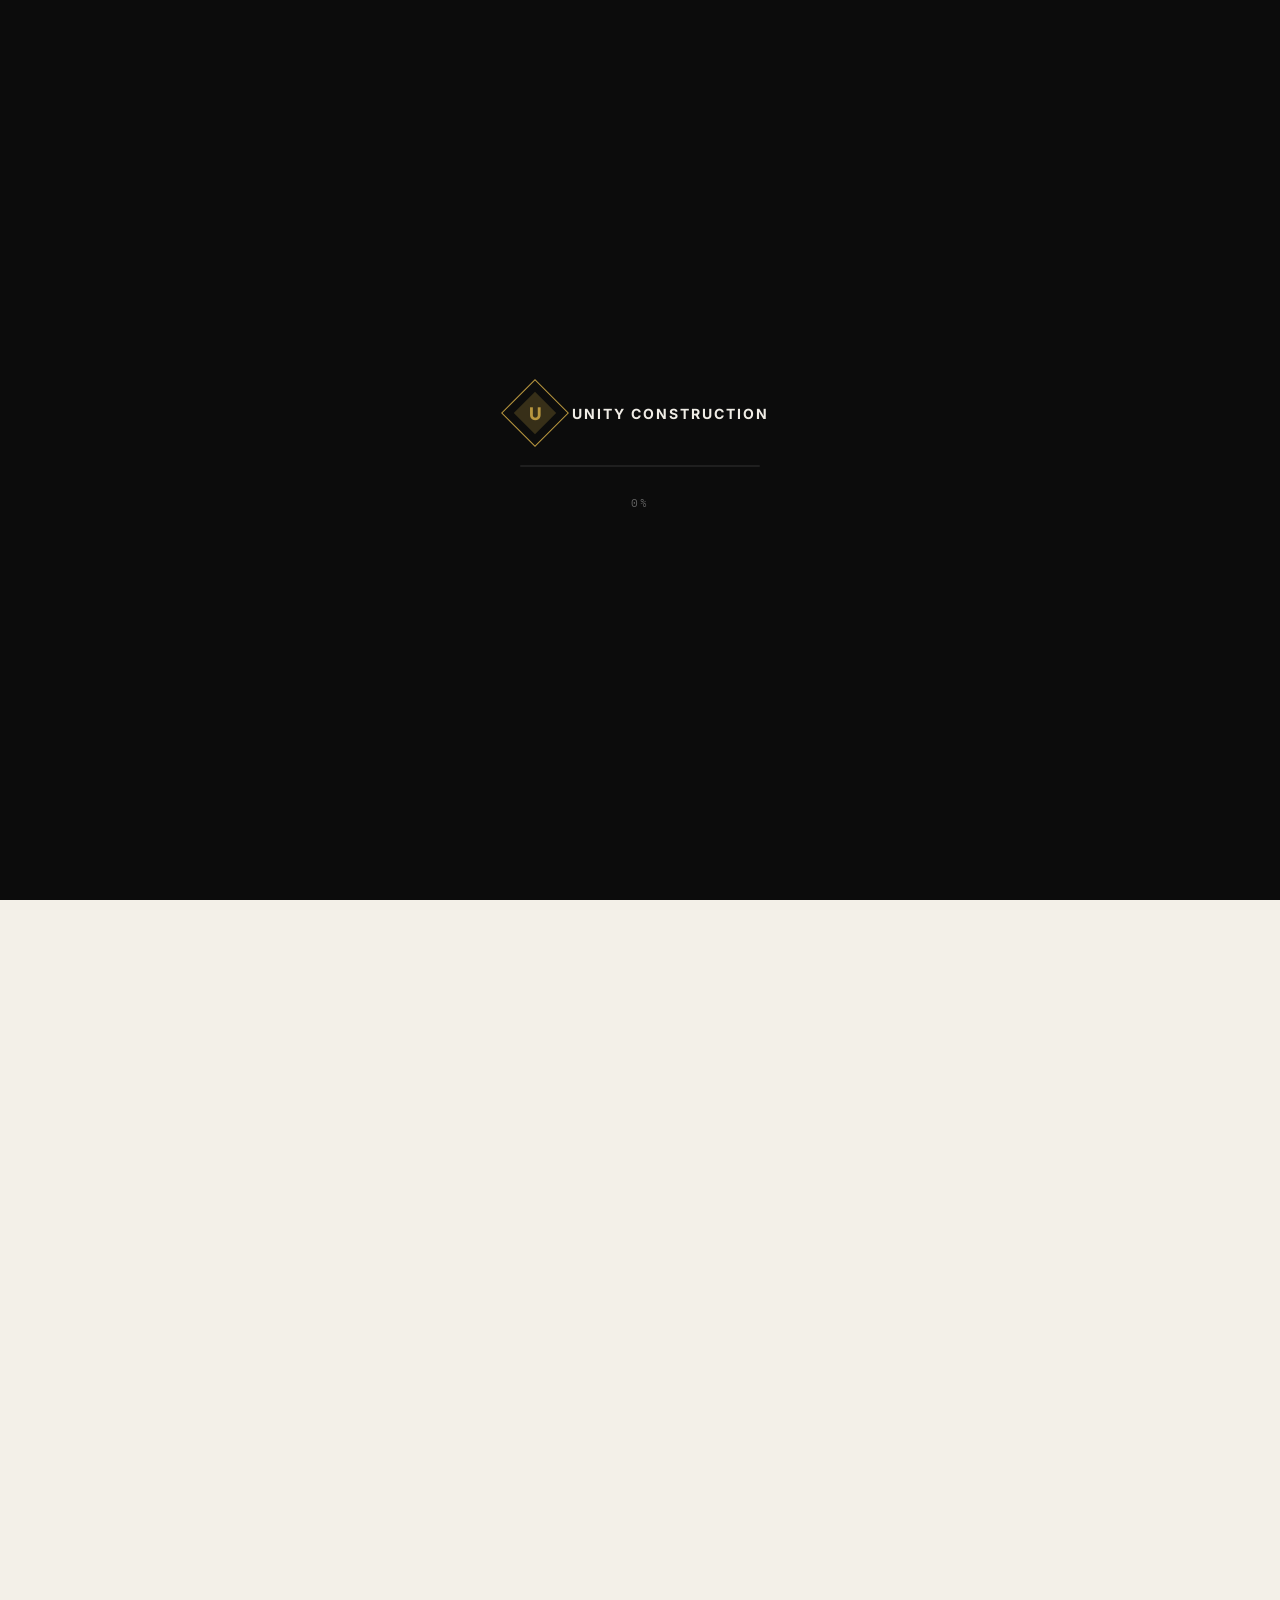
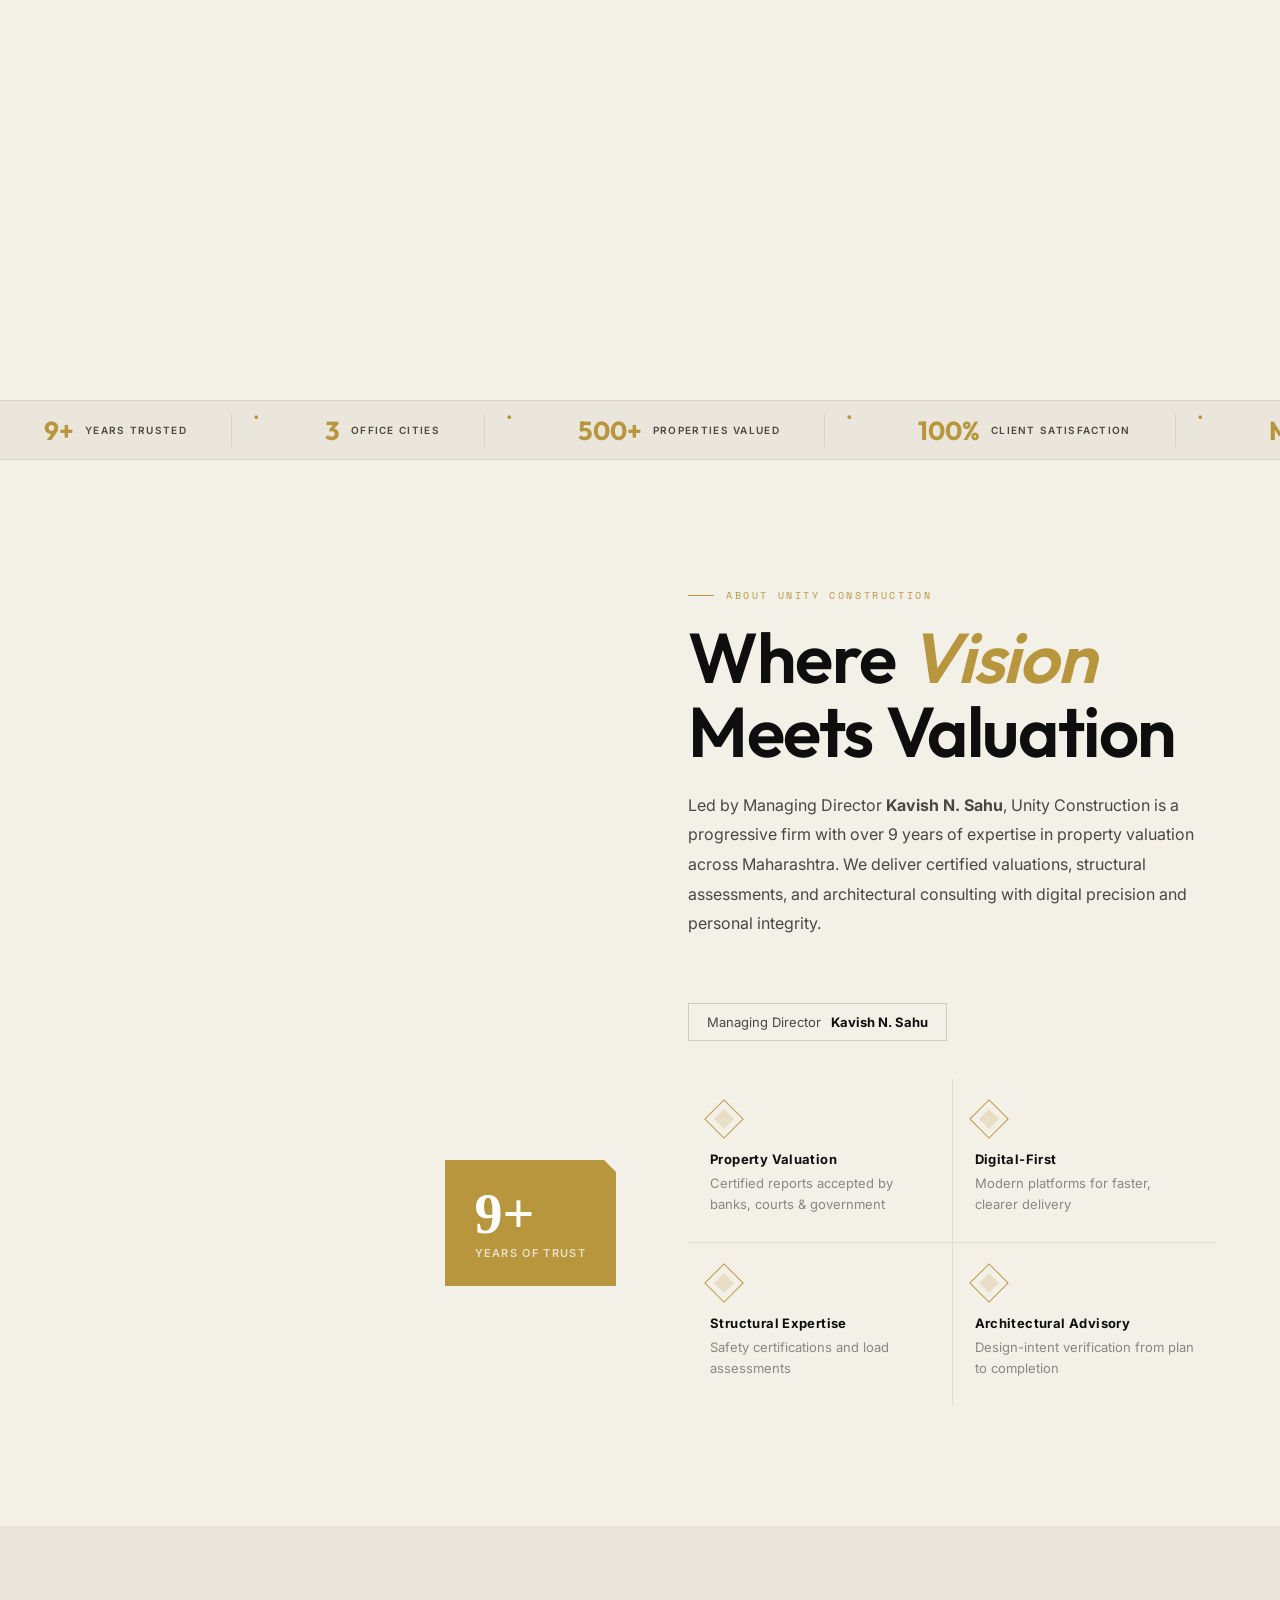
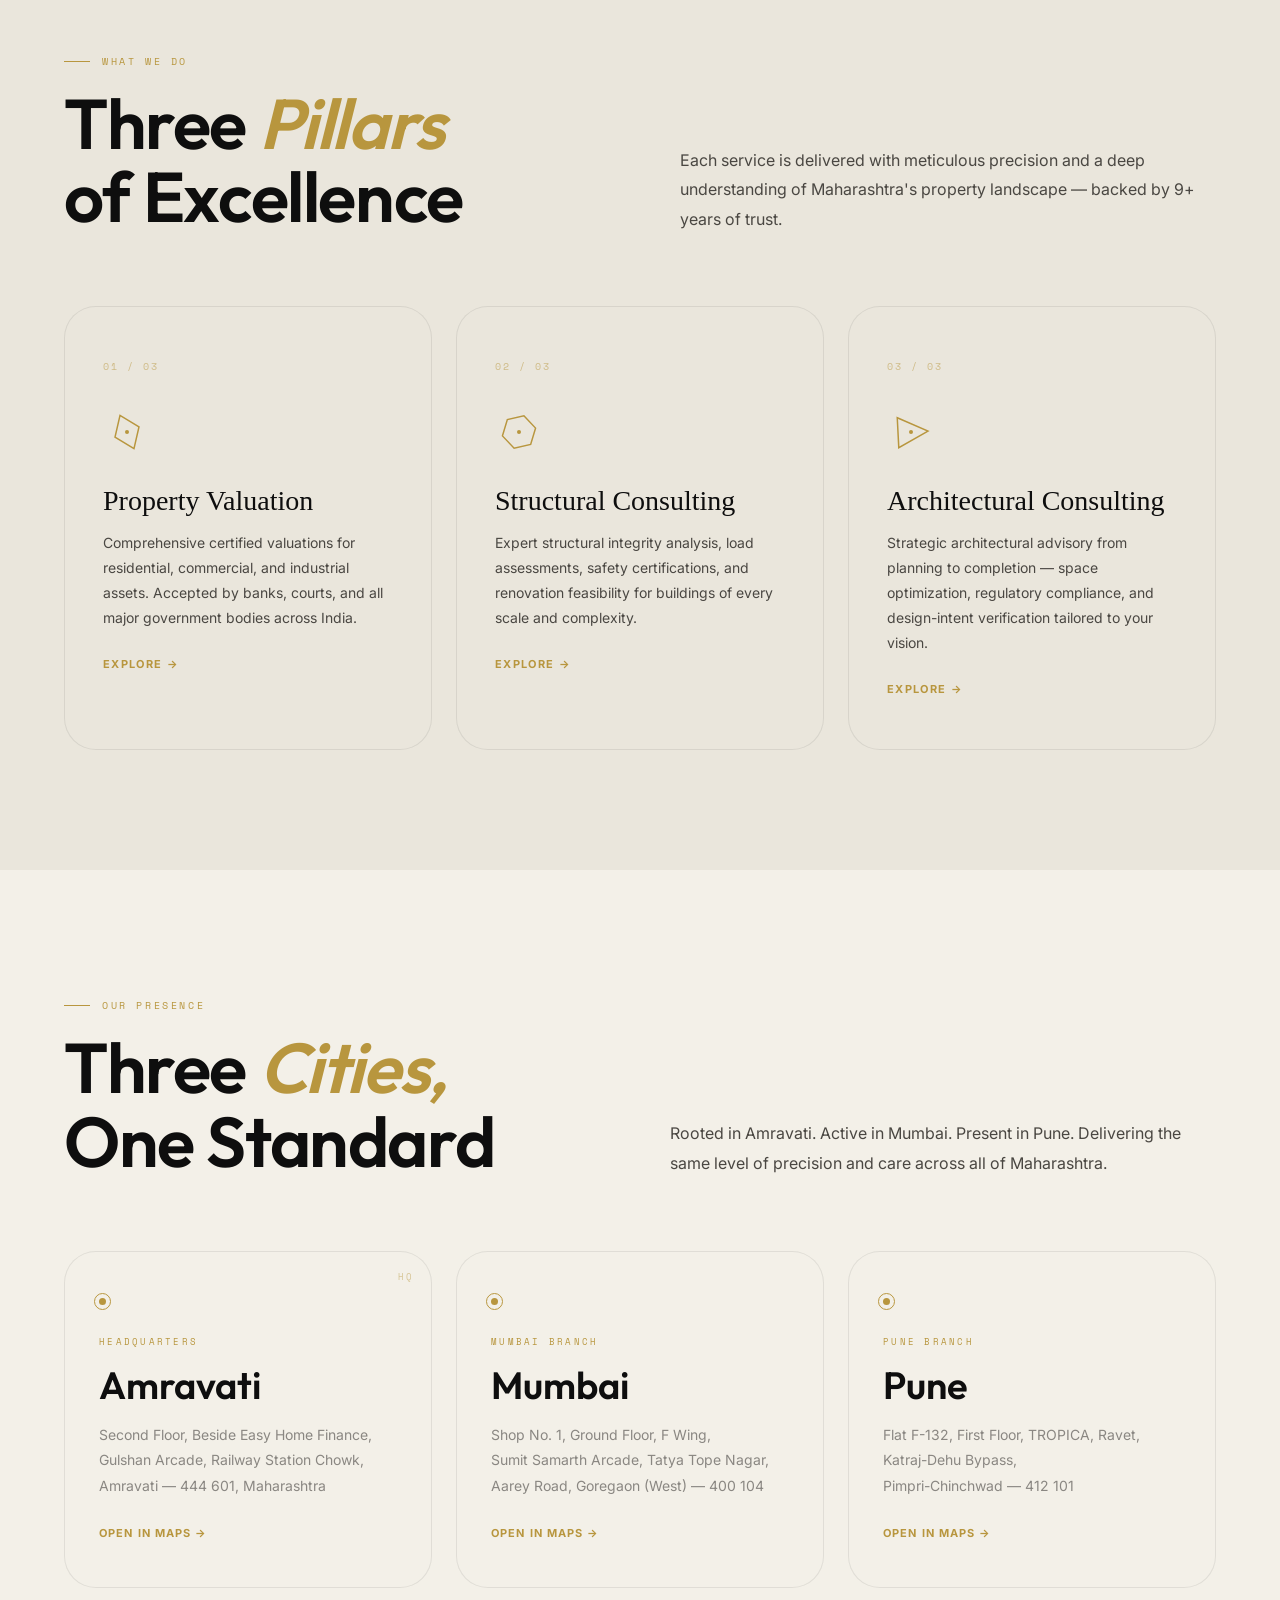
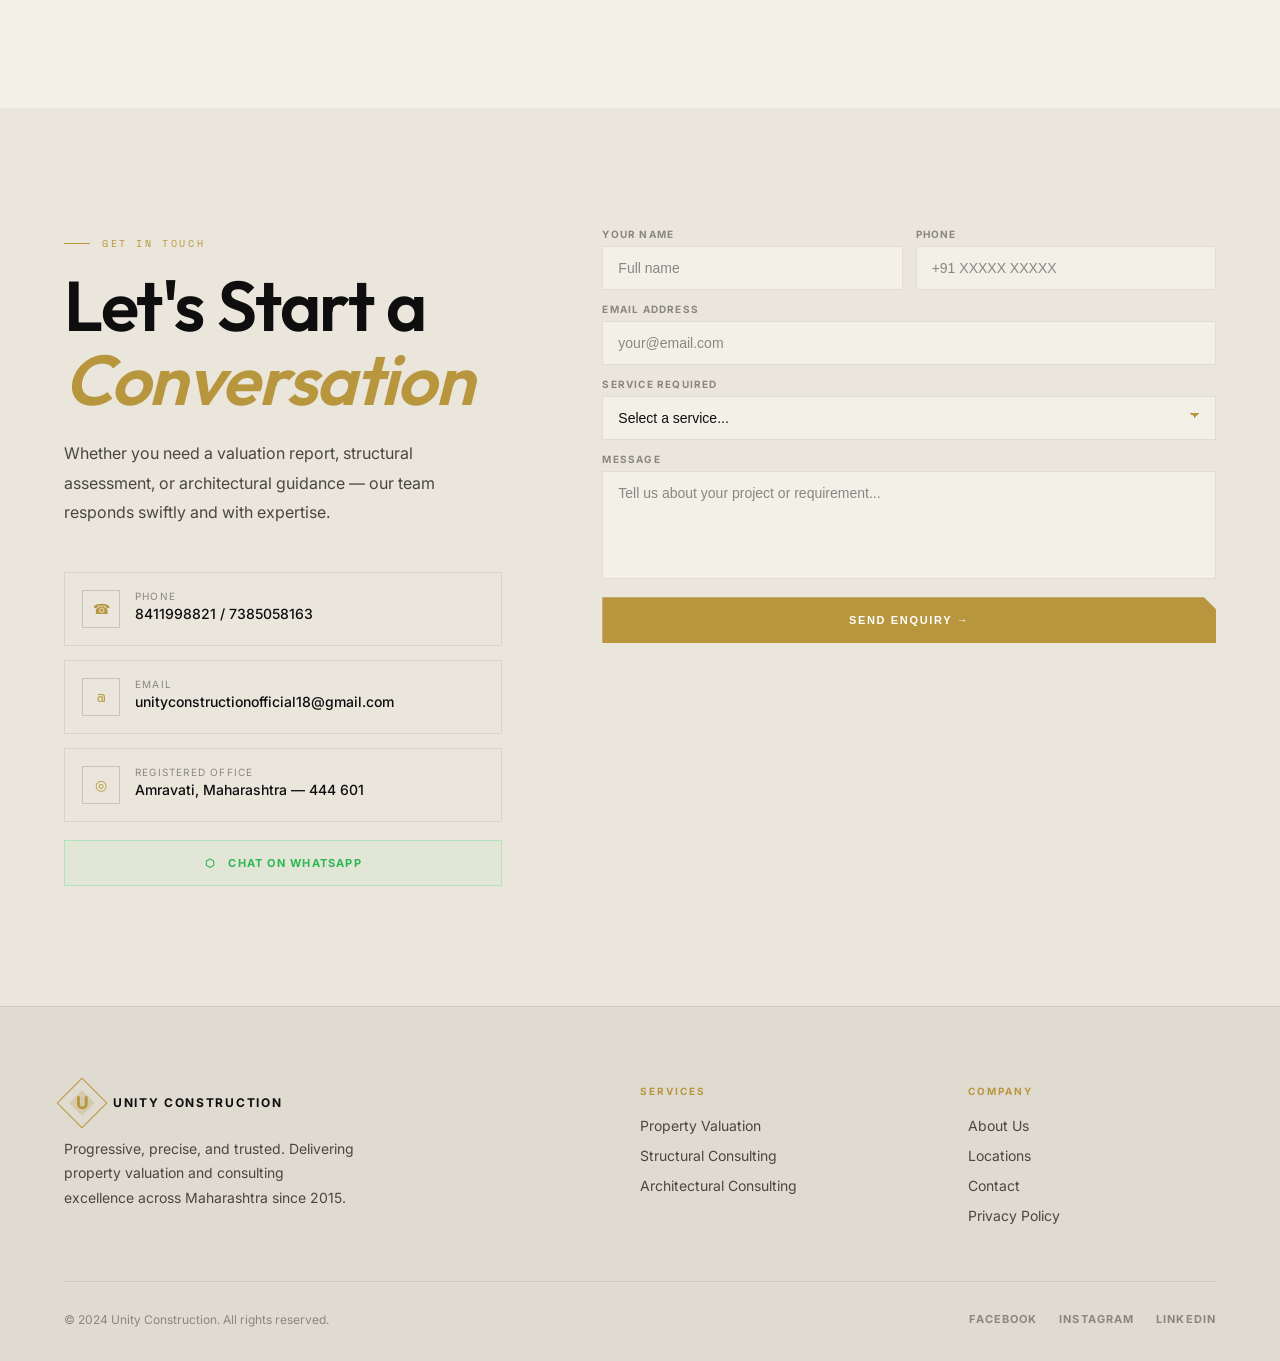
==== commit c57e5360: "Refactor: Apple/Dora-inspired design overhaul, optimize hero video scrub, remove dead assets" ====
--- a/index.html
+++ b/index.html
@@ -12,7 +12,7 @@
   
   <link rel="preconnect" href="https://fonts.googleapis.com">
   <link rel="preconnect" href="https://fonts.gstatic.com" crossorigin>
-  <link href="https://fonts.googleapis.com/css2?family=Cormorant+Garamond:ital,wght@0,300;0,400;0,600;0,700;1,300;1,400&family=Syne:wght@400;500;600;700;800&family=Space+Mono:wght@400&display=swap" rel="stylesheet">
+  <link href="https://fonts.googleapis.com/css2?family=Inter:wght@400;500;600;700&family=Outfit:wght@300;400;500;600;700;800&family=Space+Mono:wght@400;700&display=swap" rel="stylesheet">
   
   <!-- Modular Stylesheet -->
   <link rel="stylesheet" href="css/styles.css">
@@ -59,8 +59,8 @@
   <!-- ══ HERO SECTION — Sticky Canvas Frame Sequence ══ -->
   <section id="hero">
     <div class="hero-sticky">
-      <!-- Canvas — draws frames on scroll -->
-      <canvas id="hero-canvas"></canvas>
+      <!-- Video — scrubbed on scroll -->
+      <video id="hero-video" src="assets/video/hero.mp4" muted playsinline preload="auto"></video>
 
       <!-- Gradient overlays -->
       <div class="hov-top"></div>
--- a/css/styles.css
+++ b/css/styles.css
@@ -23,16 +23,16 @@
 }
 
 [data-theme="dark"] {
-  --bg: #0C0C0C;
-  --bg2: #141414;
-  --bg3: #1C1C1C;
-  --text: #F0EDE6;
-  --text2: #A8A5A0;
-  --text3: #606060;
-  --border: rgba(255, 255, 255, 0.07);
-  --border2: rgba(255, 255, 255, 0.13);
-  --nav: rgba(10, 10, 10, 0.86);
-  --surface: #181818;
+  --bg: #000000;
+  --bg2: #0A0A0A;
+  --bg3: #111111;
+  --text: #FFFFFF;
+  --text2: #A1A1AA;
+  --text3: #71717A;
+  --border: rgba(255, 255, 255, 0.08);
+  --border2: rgba(255, 255, 255, 0.15);
+  --nav: rgba(0, 0, 0, 0.7);
+  --surface: #09090B;
 }
 
 [data-theme="light"] {
@@ -53,7 +53,7 @@
 }
 
 body {
-  font-family: 'Syne', sans-serif;
+  font-family: 'Inter', sans-serif;
   background: var(--bg);
   color: var(--text);
   overflow-x: hidden;
@@ -190,8 +190,8 @@
 }
 
 .nlogo-u {
-  font-family: 'Cormorant Garamond', serif;
-  font-size: 16px;
+  font-family: 'Outfit', sans-serif;
+  font-size: 18px;
   font-weight: 700;
   color: var(--gold);
   z-index: 1;
@@ -285,18 +285,20 @@
   border: 1.5px solid var(--gold);
   background: transparent;
   color: var(--gold);
-  font-family: 'Syne', sans-serif;
+  font-family: 'Inter', sans-serif;
   font-size: 11px;
   font-weight: 700;
   letter-spacing: 0.12em;
   text-transform: uppercase;
   cursor: pointer;
-  transition: background 0.3s, color 0.3s;
+  transition: background 0.3s, color 0.3s, transform 0.3s var(--ease);
+  border-radius: 40px;
 }
 
 .ncta:hover {
   background: var(--gold);
   color: #fff;
+  transform: scale(1.05);
 }
 
 /* ==========================================================================
@@ -380,13 +382,20 @@
   transform: translateZ(0);
 }
 
-#hero-canvas {
+#hero-video {
   position: absolute;
   inset: 0;
   width: 100%;
   height: 100%;
-  will-change: contents;
+  object-fit: cover;
+  will-change: transform;
   transform: translateZ(0);
+}
+
+@media (max-width: 768px) {
+  #hero-video {
+    transform: scale(1.3) translateZ(0);
+  }
 }
 
 .hov-top {
@@ -463,11 +472,11 @@
 }
 
 h1.ht {
-  font-family: 'Cormorant Garamond', serif;
+  font-family: 'Outfit', sans-serif;
   font-size: clamp(54px, 8.5vw, 124px);
-  font-weight: 300;
-  line-height: 0.88;
-  letter-spacing: -0.01em;
+  font-weight: 600;
+  line-height: 0.95;
+  letter-spacing: -0.03em;
   color: #fff;
   opacity: 0;
   animation: aUp 1s 0.28s var(--ease) forwards;
@@ -502,36 +511,37 @@
   padding: 14px 34px;
   background: var(--gold);
   color: #fff;
-  font-family: 'Syne', sans-serif;
+  font-family: 'Inter', sans-serif;
   font-size: 11px;
   font-weight: 700;
   letter-spacing: 0.13em;
   text-transform: uppercase;
   border: none;
   cursor: pointer;
-  clip-path: polygon(0 0, calc(100% - 10px) 0, 100% 10px, 100% 100%, 0 100%);
-  transition: background 0.3s, transform 0.25s;
-}
-
-.bpri:hover { background: var(--gold-hi); transform: translateY(-2px); }
+  border-radius: 40px;
+  transition: background 0.3s, transform 0.25s var(--ease);
+}
+
+.bpri:hover { background: var(--gold-hi); transform: scale(1.05); }
 
 .bsec {
   padding: 14px 34px;
   background: rgba(255, 255, 255, 0.08);
   border: 1px solid rgba(255, 255, 255, 0.22);
   color: #fff;
-  font-family: 'Syne', sans-serif;
+  font-family: 'Inter', sans-serif;
   font-size: 11px;
   font-weight: 600;
   letter-spacing: 0.13em;
   text-transform: uppercase;
   cursor: pointer;
-  transition: border-color 0.3s, color 0.3s, background 0.3s;
+  border-radius: 40px;
+  transition: border-color 0.3s, color 0.3s, background 0.3s, transform 0.25s var(--ease);
   backdrop-filter: blur(8px);
 }
 
 [data-theme="light"] .bsec { border-color: var(--border2); color: var(--text); background: rgba(255, 255, 255, 0.4); }
-.bsec:hover { border-color: var(--gold); color: var(--gold); background: rgba(184, 150, 62, 0.06); }
+.bsec:hover { border-color: var(--gold); color: var(--gold); background: rgba(184, 150, 62, 0.06); transform: scale(1.05); }
 
 .hstats {
   display: flex;
@@ -545,22 +555,31 @@
 @media (max-width: 768px) { .hstats { align-items: flex-start; } }
 
 .hstat {
-  padding: 16px 0;
-  border-top: 1px solid rgba(255, 255, 255, 0.12);
-  width: 180px;
+  padding: 24px;
+  background: rgba(255, 255, 255, 0.03);
+  backdrop-filter: blur(16px);
+  -webkit-backdrop-filter: blur(16px);
+  border: 1px solid var(--border);
+  border-radius: 24px;
+  width: 220px;
   text-align: right;
+  transition: transform 0.4s var(--ease), background 0.4s;
+  margin-bottom: 16px;
+}
+
+.hstat:hover {
+  transform: translateY(-4px) scale(1.02);
+  background: rgba(255, 255, 255, 0.06);
 }
 
 @media (max-width: 768px) { .hstat { text-align: left; width: 100%; } }
-[data-theme="light"] .hstat { border-top-color: var(--border); }
-.hstat:last-child { border-bottom: 1px solid rgba(255, 255, 255, 0.12); }
-[data-theme="light"] .hstat:last-child { border-bottom-color: var(--border); }
 
 .hstat-n {
-  font-family: 'Cormorant Garamond', serif;
-  font-size: 44px;
-  font-weight: 300;
+  font-family: 'Outfit', sans-serif;
+  font-size: 48px;
+  font-weight: 700;
   line-height: 1;
+  letter-spacing: -0.02em;
   color: #fff;
   display: block;
 }
@@ -672,8 +691,8 @@
 }
 
 .hero-annotation .ha-title {
-  font-family: 'Cormorant Garamond', serif;
-  font-size: 24px; font-weight: 400; color: #fff;
+  font-family: 'Outfit', sans-serif;
+  font-size: 24px; font-weight: 600; color: #fff;
   line-height: 1.15; margin-bottom: 8px;
 }
 
@@ -738,9 +757,9 @@
 }
 
 .mitem .mn {
-  font-family: 'Cormorant Garamond', serif;
+  font-family: 'Outfit', sans-serif;
   font-size: 26px;
-  font-weight: 600;
+  font-weight: 700;
   color: var(--gold);
   margin-right: 11px;
 }
@@ -793,11 +812,11 @@
 }
 
 .sh2 {
-  font-family: 'Cormorant Garamond', serif;
+  font-family: 'Outfit', sans-serif;
   font-size: clamp(40px, 5.5vw, 76px);
-  font-weight: 300;
-  line-height: 1.0;
-  letter-spacing: -0.01em;
+  font-weight: 600;
+  line-height: 1.05;
+  letter-spacing: -0.02em;
   color: var(--text);
 }
 
@@ -992,53 +1011,50 @@
 .sgrid {
   display: grid;
   grid-template-columns: repeat(3, 1fr);
-  border: 1px solid var(--border);
+  gap: 24px;
 }
 
 @media (max-width: 991px) {
   .sgrid {
+    grid-template-columns: repeat(2, 1fr);
+  }
+}
+
+@media (max-width: 768px) {
+  .sgrid {
     grid-template-columns: 1fr;
   }
 }
 
 .svc {
   padding: 52px 38px;
-  border-right: 1px solid var(--border);
+  background: rgba(255, 255, 255, 0.02);
+  border: 1px solid var(--border);
+  border-radius: 32px;
   position: relative;
   overflow: hidden;
   cursor: pointer;
-  transition: background 0.4s;
-}
-
-@media (max-width: 991px) {
-  .svc {
-    border-right: none;
-    border-bottom: 1px solid var(--border);
-  }
-  .svc:last-child {
-    border-bottom: none;
-  }
+  transition: transform 0.5s var(--ease), background 0.5s var(--ease), border-color 0.5s;
+}
+
+.svc:hover {
+  transform: translateY(-8px) scale(1.02);
+  background: rgba(255, 255, 255, 0.04);
+  border-color: rgba(184, 150, 62, 0.4);
 }
 
 .svc::before {
   content: '';
   position: absolute;
-  bottom: 0;
-  left: 0;
-  width: 100%;
-  height: 2px;
-  background: var(--gold);
-  transform: scaleX(0);
-  transform-origin: left;
-  transition: transform 0.5s var(--ease);
-}
-
-.svc:hover {
-  background: var(--bg);
+  top: 0; left: 0; right: 0; bottom: 0;
+  background: linear-gradient(135deg, rgba(184, 150, 62, 0.1) 0%, transparent 100%);
+  opacity: 0;
+  transition: opacity 0.5s var(--ease);
+  pointer-events: none;
 }
 
 .svc:hover::before {
-  transform: scaleX(1);
+  opacity: 1;
 }
 
 .sn {
@@ -1119,34 +1135,34 @@
 .offices {
   display: grid;
   grid-template-columns: repeat(3, 1fr);
-  border: 1px solid var(--border);
+  gap: 24px;
 }
 
 @media (max-width: 991px) {
   .offices {
+    grid-template-columns: repeat(2, 1fr);
+  }
+}
+
+@media (max-width: 768px) {
+  .offices {
     grid-template-columns: 1fr;
   }
 }
 
 .office {
   padding: 46px 34px;
-  border-right: 1px solid var(--border);
+  background: rgba(255, 255, 255, 0.02);
+  border: 1px solid var(--border);
+  border-radius: 32px;
   position: relative;
-  transition: background 0.35s;
-}
-
-@media (max-width: 991px) {
-  .office {
-    border-right: none;
-    border-bottom: 1px solid var(--border);
-  }
-  .office:last-child {
-    border-bottom: none;
-  }
+  transition: transform 0.4s var(--ease), background 0.4s, border-color 0.4s;
 }
 
 .office:hover {
-  background: var(--bg2);
+  transform: translateY(-6px) scale(1.02);
+  background: rgba(255, 255, 255, 0.04);
+  border-color: rgba(184, 150, 62, 0.3);
 }
 
 .office:first-child::after {
@@ -1190,9 +1206,9 @@
 }
 
 .ocity {
-  font-family: 'Cormorant Garamond', serif;
+  font-family: 'Outfit', sans-serif;
   font-size: 38px;
-  font-weight: 300;
+  font-weight: 600;
   color: var(--text);
   margin-bottom: 18px;
   line-height: 1;
@@ -1538,13 +1554,13 @@
    ========================================================================== */
 .rv {
   opacity: 0;
-  transform: translateY(44px);
-  transition: opacity 0.85s var(--ease), transform 0.85s var(--ease);
+  transform: translateY(44px) scale(0.95);
+  transition: opacity 0.85s cubic-bezier(0.16, 1, 0.3, 1), transform 1.2s cubic-bezier(0.175, 0.885, 0.32, 1.2);
 }
 
 .rv.in {
   opacity: 1;
-  transform: translateY(0);
+  transform: translateY(0) scale(1);
 }
 
 .d1 {
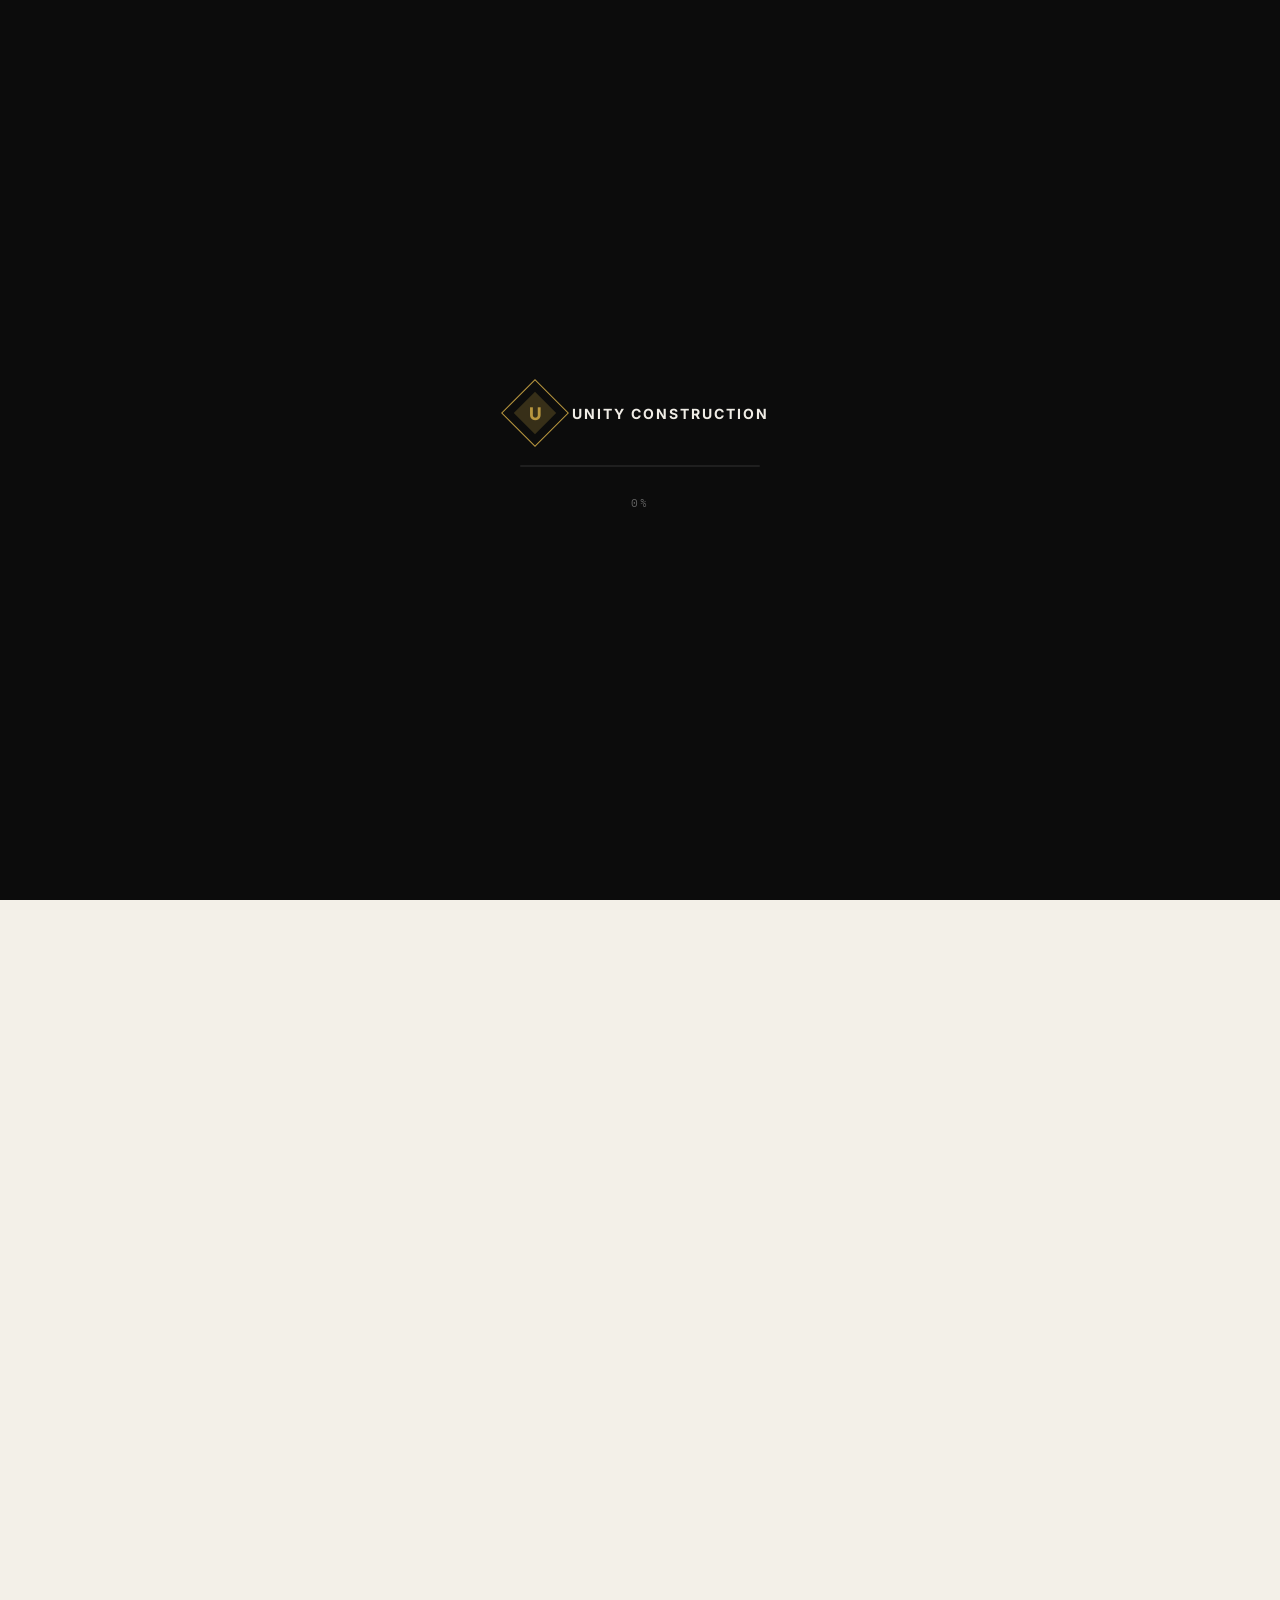
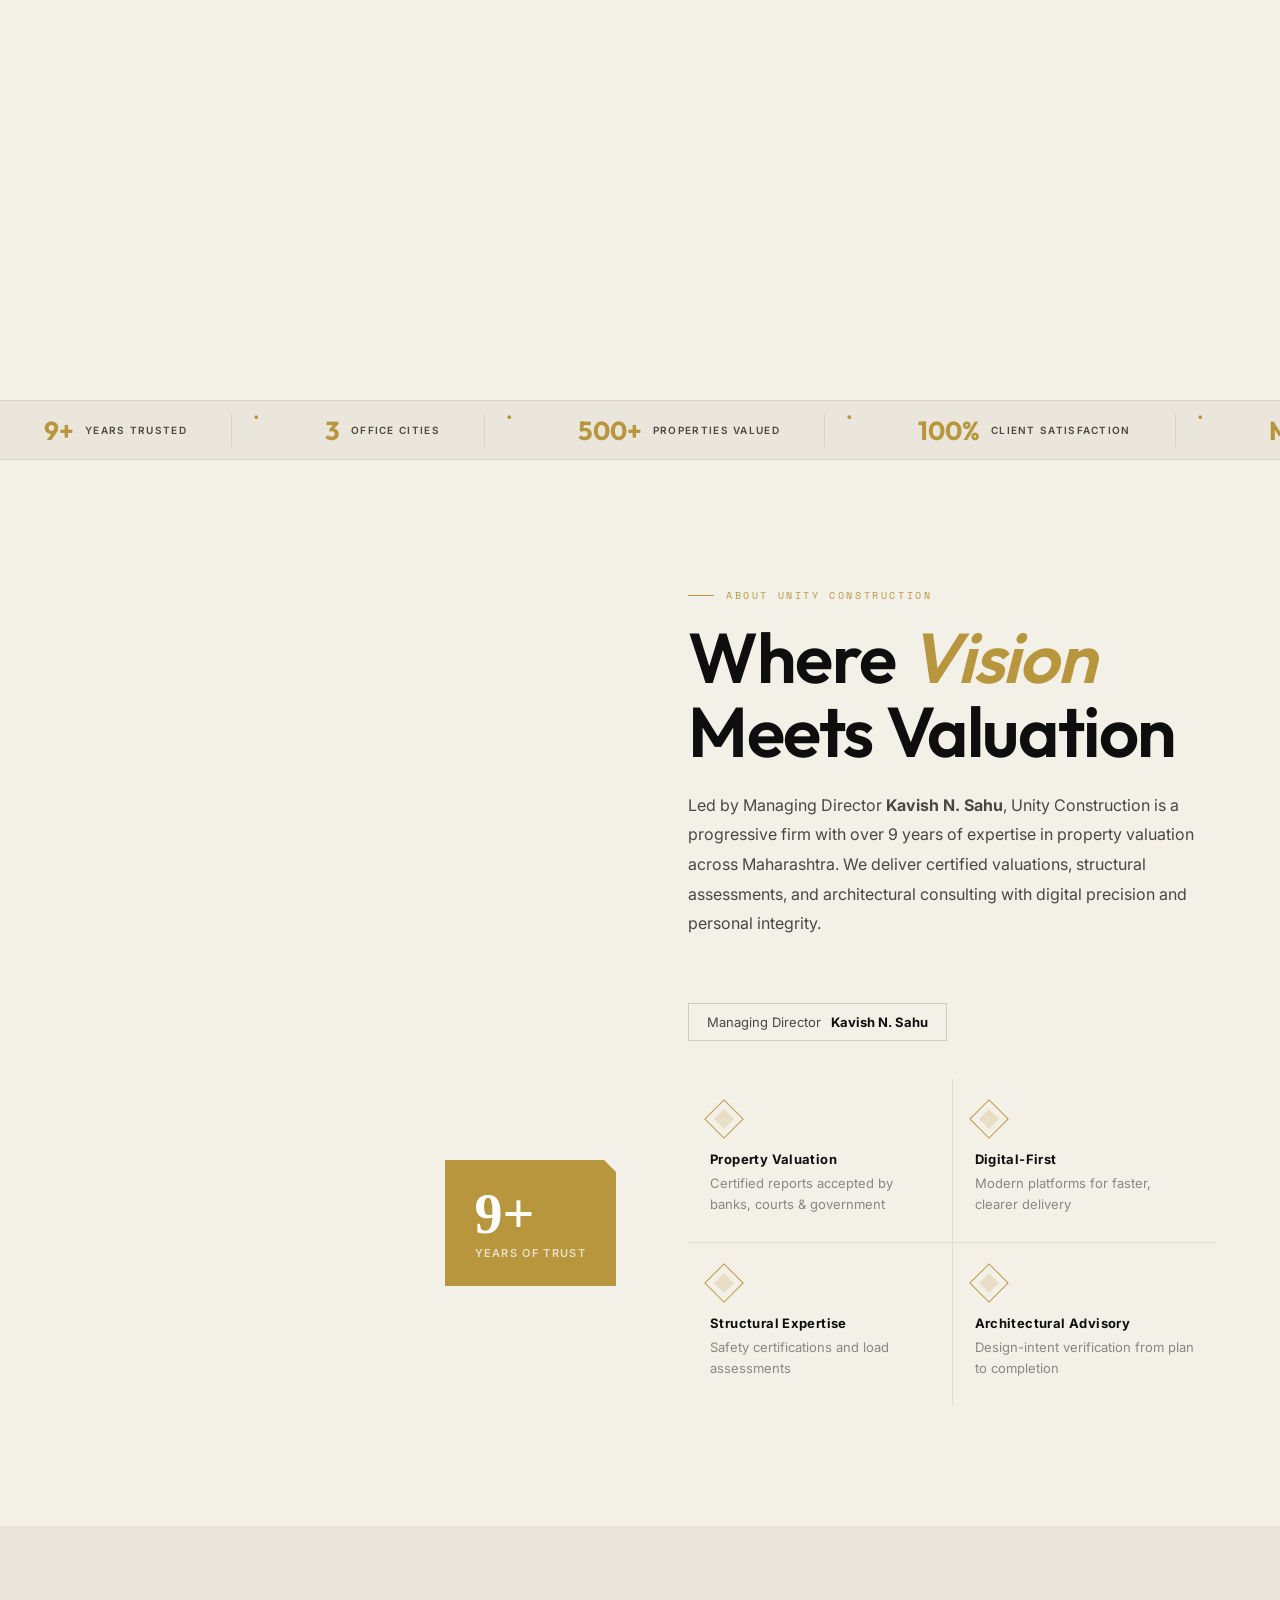
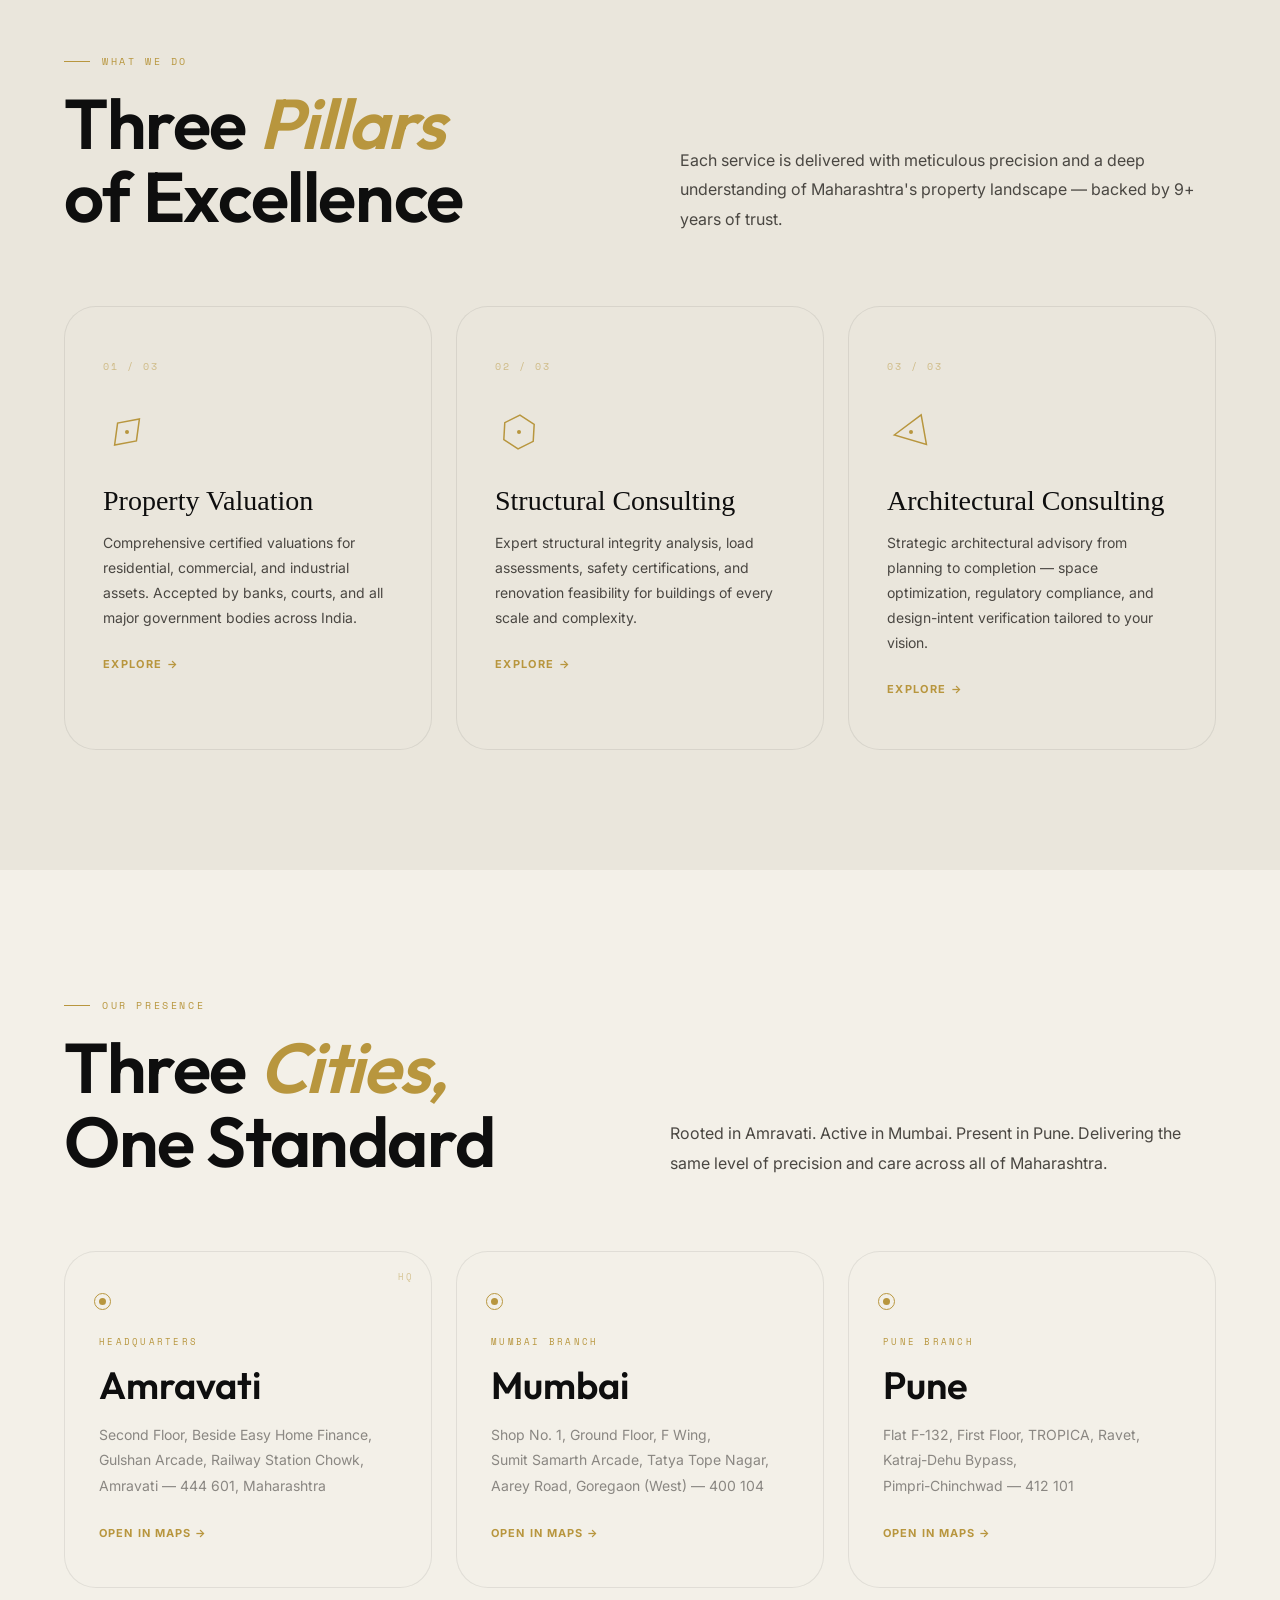
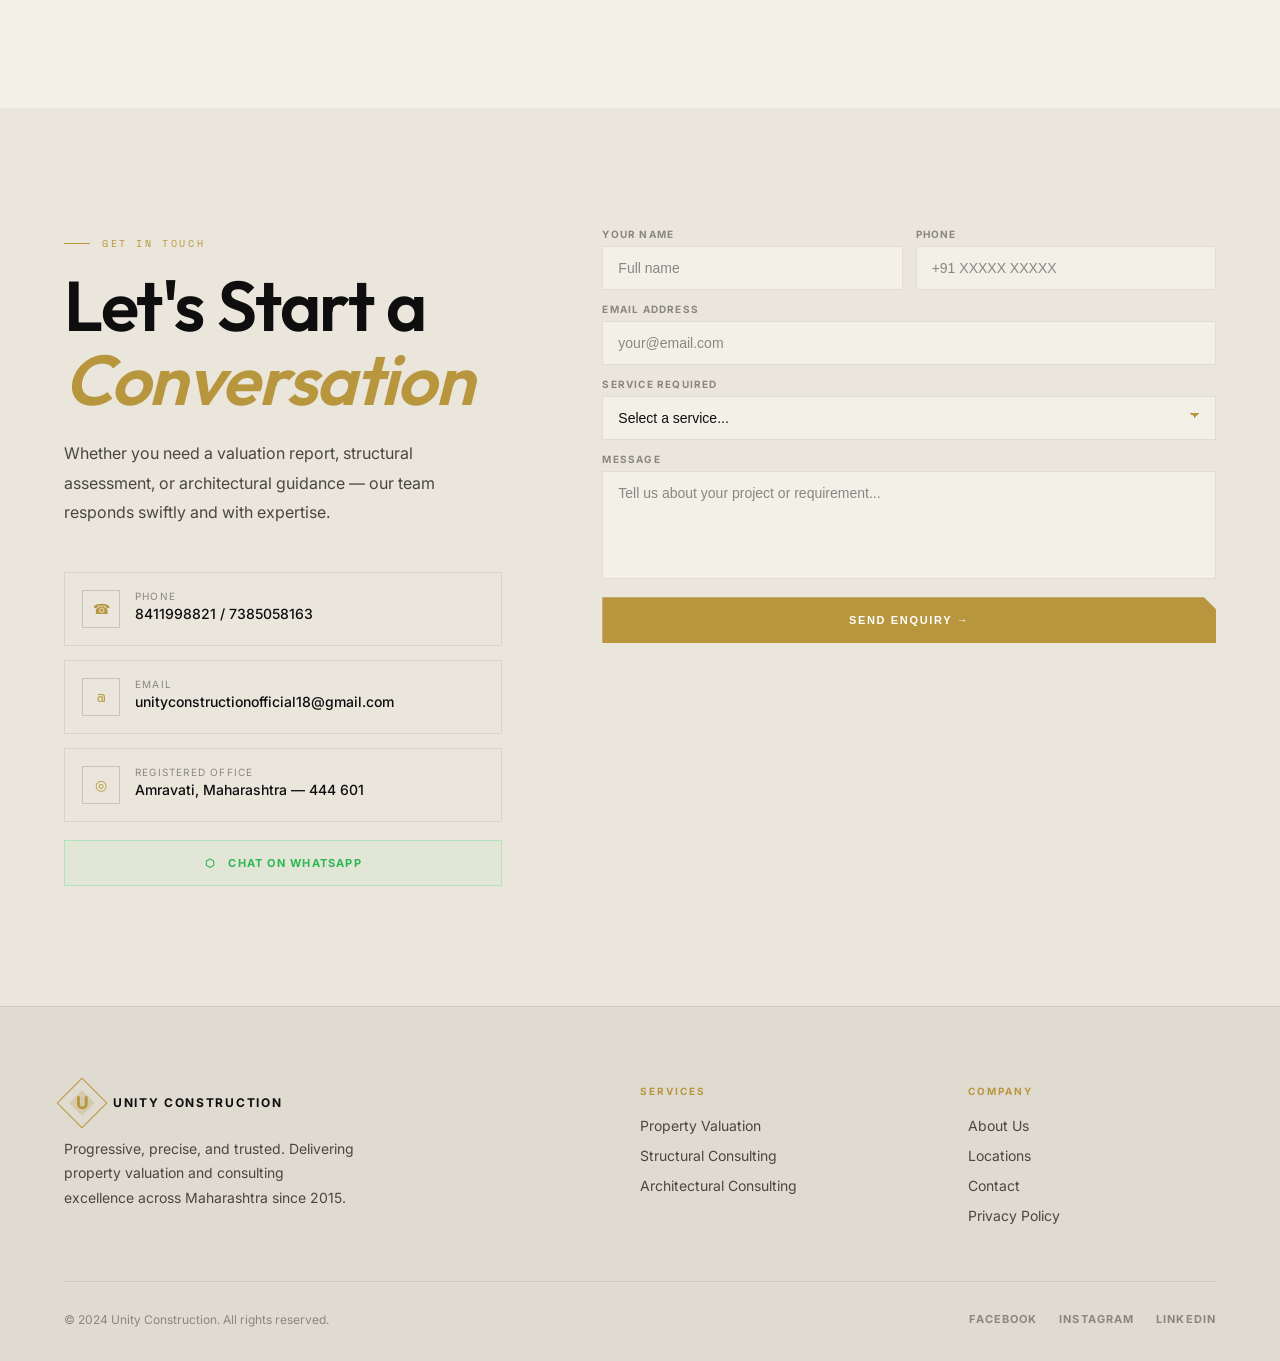
==== commit 50989e8e: "Fix: Replace hero video scroll-scrubbing with native looping playback for maximum smoothness" ====
--- a/index.html
+++ b/index.html
@@ -59,8 +59,8 @@
   <!-- ══ HERO SECTION — Sticky Canvas Frame Sequence ══ -->
   <section id="hero">
     <div class="hero-sticky">
-      <!-- Video — scrubbed on scroll -->
-      <video id="hero-video" src="assets/video/hero.mp4" muted playsinline preload="auto"></video>
+      <!-- Video — ambient looping background -->
+      <video id="hero-video" src="assets/video/hero.mp4" autoplay loop muted playsinline preload="auto"></video>
 
       <!-- Gradient overlays -->
       <div class="hov-top"></div>
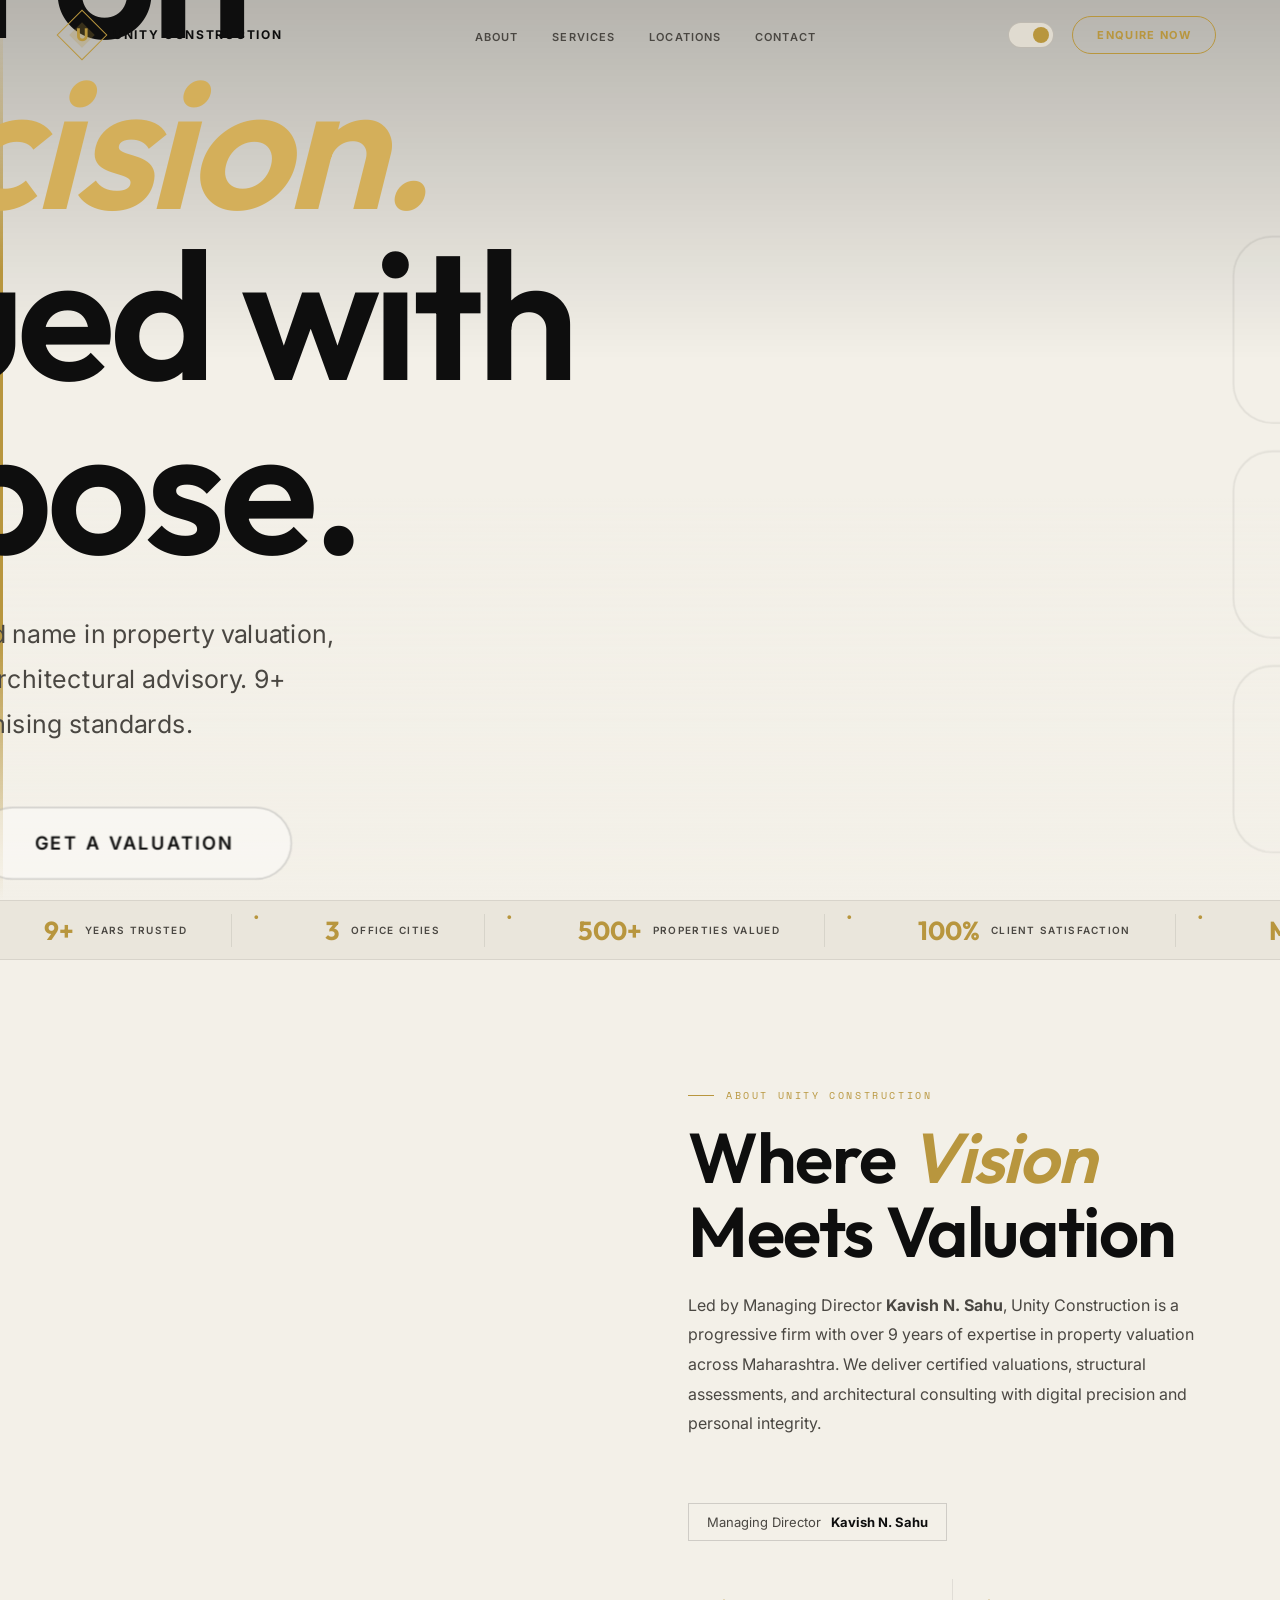
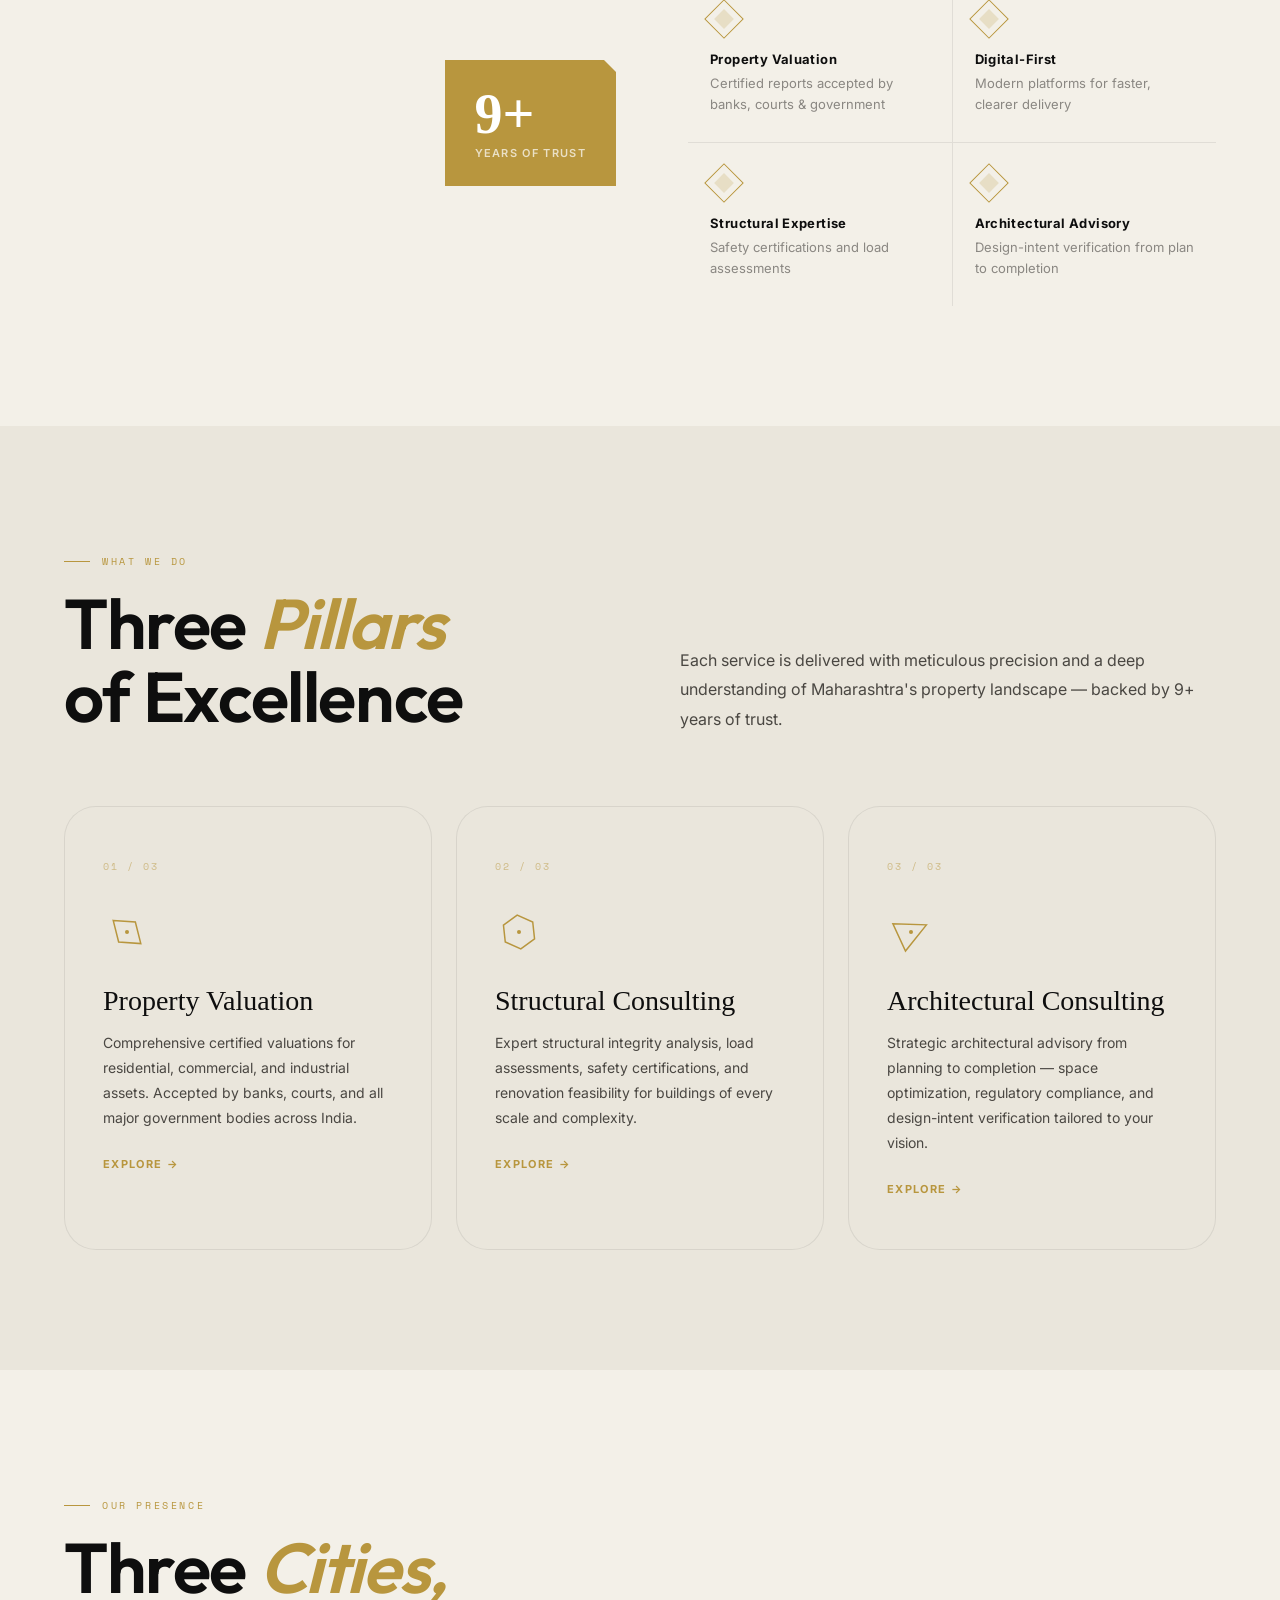
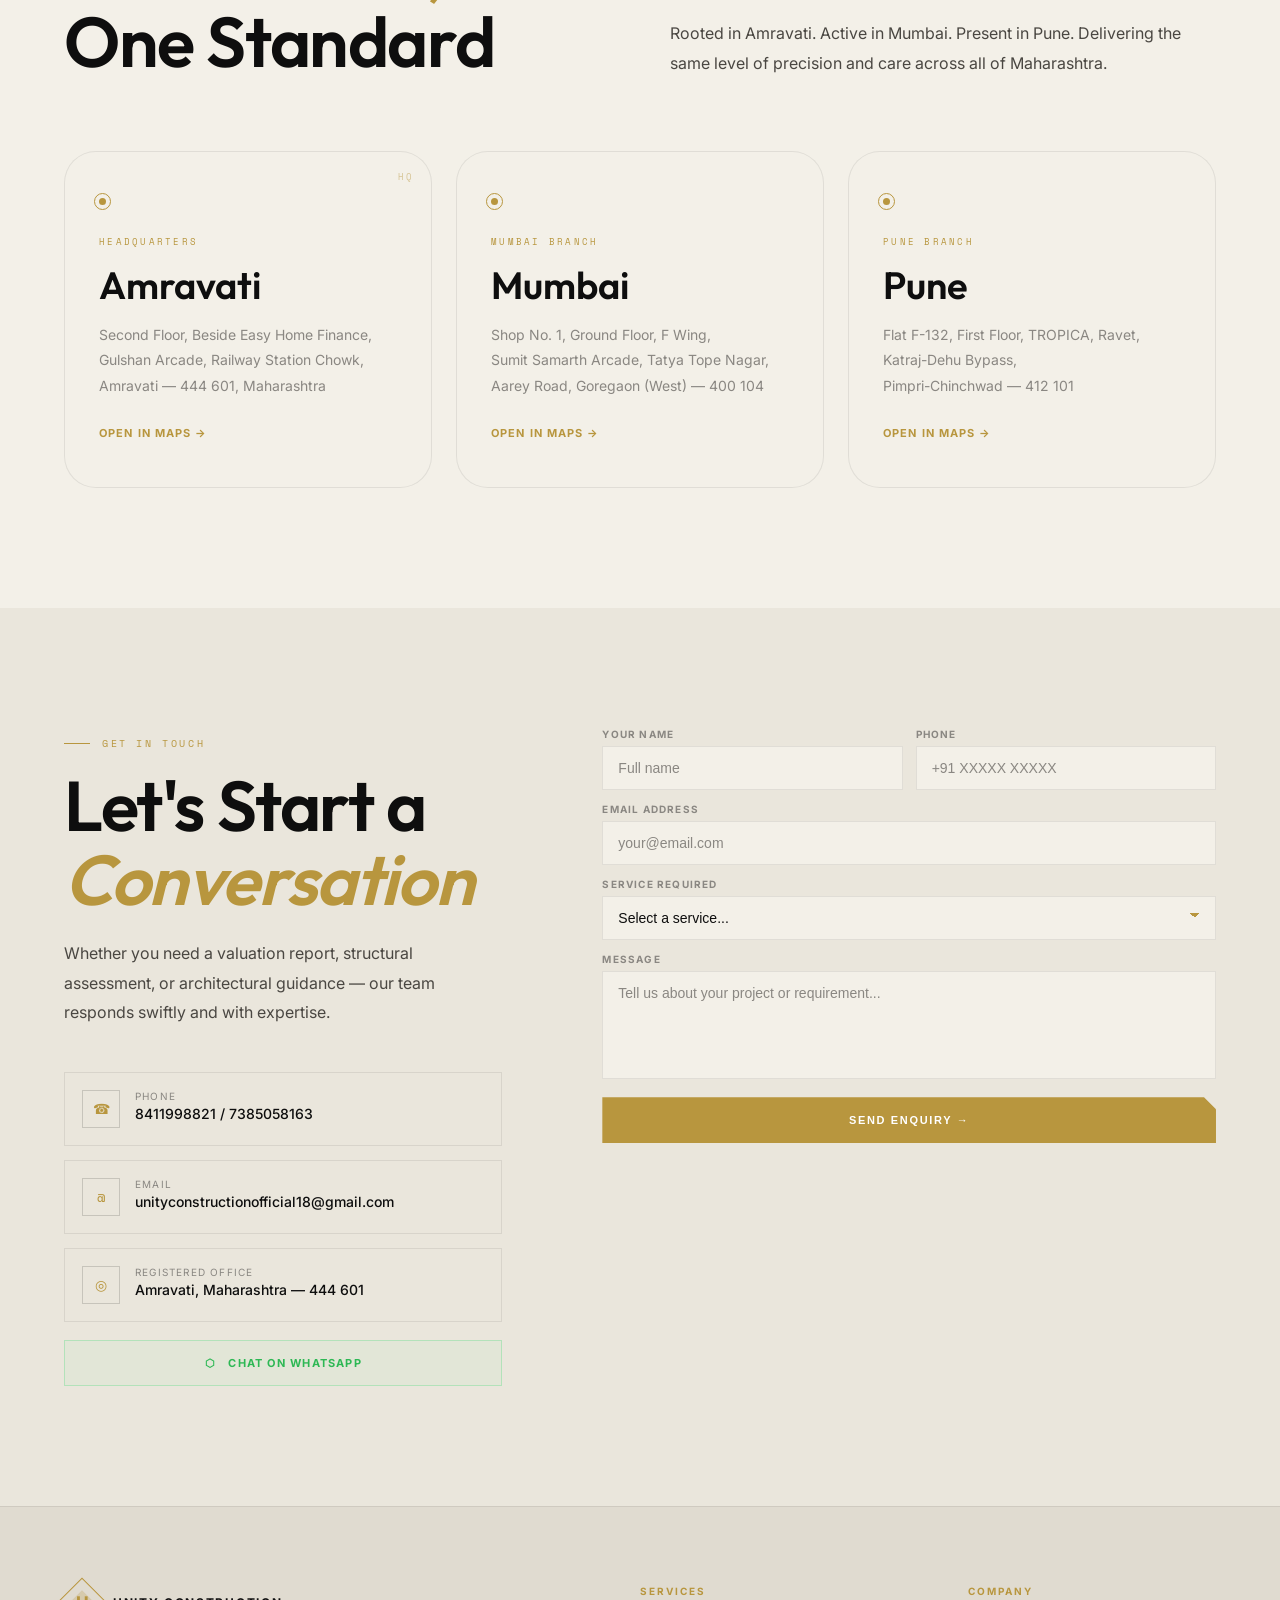
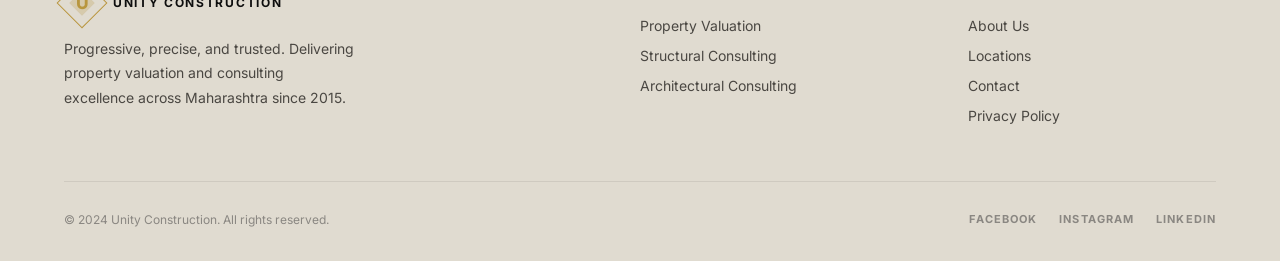
==== commit 95cf6f48: "Fix: Change hero to standard 100vh section and remove redundant scroll annotations" ====
--- a/index.html
+++ b/index.html
@@ -91,30 +91,6 @@
           </div>
         </div>
 
-        <!-- Scroll cue -->
-        <div class="hscroll">
-          <span>Scroll</span>
-          <div class="hscroll-bar"></div>
-        </div>
-      </div>
-
-      <!-- ══ Annotation Cards — appear at scroll thresholds ══ -->
-      <div id="hero-card-1" class="hero-annotation hero-card-hidden">
-        <span class="ha-num">01 / 03</span>
-        <div class="ha-title">Property Valuation</div>
-        <p class="ha-desc">Certified valuations accepted by banks, courts & government bodies across Maharashtra.</p>
-      </div>
-
-      <div id="hero-card-2" class="hero-annotation hero-card-hidden">
-        <span class="ha-num">02 / 03</span>
-        <div class="ha-title">Structural Consulting</div>
-        <p class="ha-desc">Expert load analysis, safety certifications & renovation feasibility for every scale.</p>
-      </div>
-
-      <div id="hero-card-3" class="hero-annotation hero-card-hidden">
-        <span class="ha-num">03 / 03</span>
-        <div class="ha-title">Architectural Advisory</div>
-        <p class="ha-desc">Design-intent verification, space optimization & regulatory compliance from plan to completion.</p>
       </div>
     </div>
   </section>
--- a/css/styles.css
+++ b/css/styles.css
@@ -357,29 +357,20 @@
 }
 
 /* ==========================================================================
-   4b. HERO SECTION — STICKY CANVAS FRAME SEQUENCE
+   4b. HERO SECTION
    ========================================================================== */
 #hero {
   position: relative;
-  height: 400vh;
-}
-
-@media (max-width: 1024px) {
-  #hero { height: 350vh; }
-}
-
-@media (max-width: 768px) {
-  #hero { height: 300vh; }
-}
-
-.hero-sticky {
-  position: sticky;
-  top: 0;
   height: 100vh;
   width: 100%;
   overflow: hidden;
-  will-change: transform;
-  transform: translateZ(0);
+}
+
+.hero-sticky {
+  position: absolute;
+  inset: 0;
+  width: 100%;
+  height: 100%;
 }
 
 #hero-video {
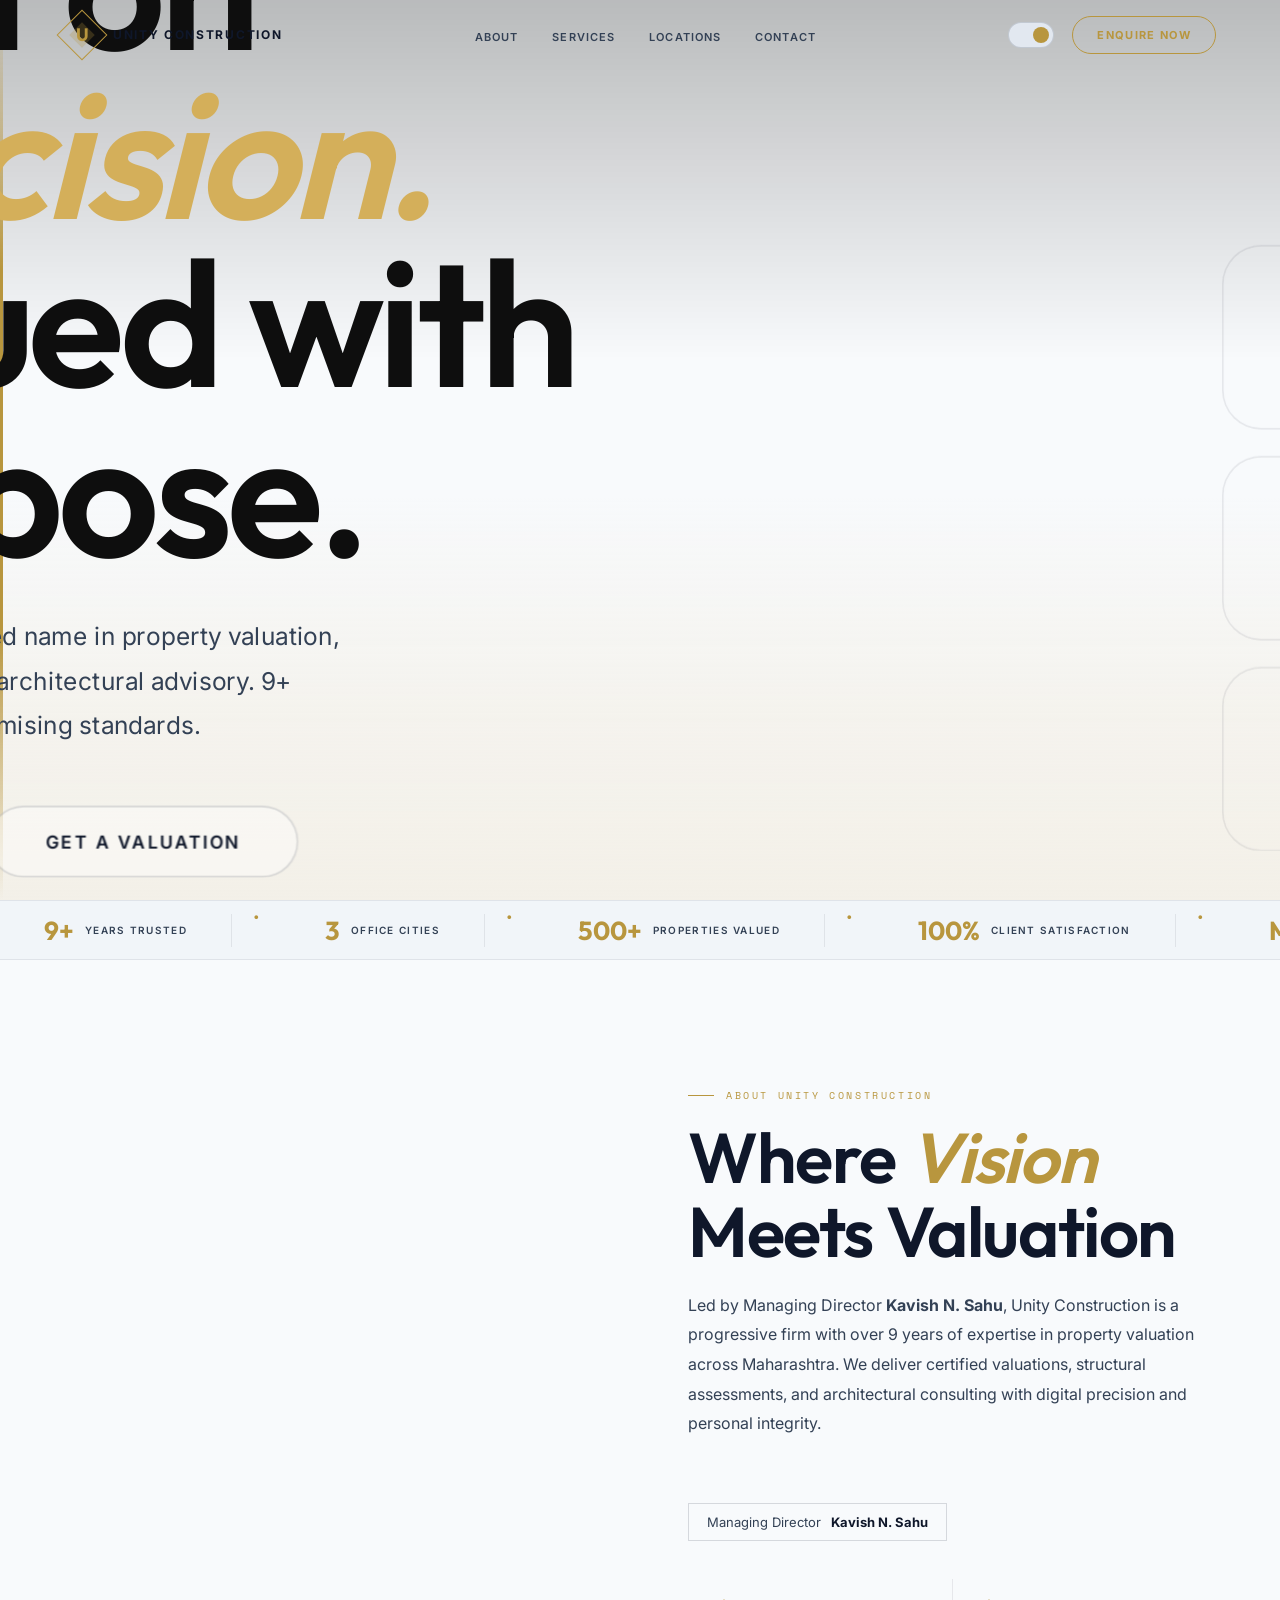
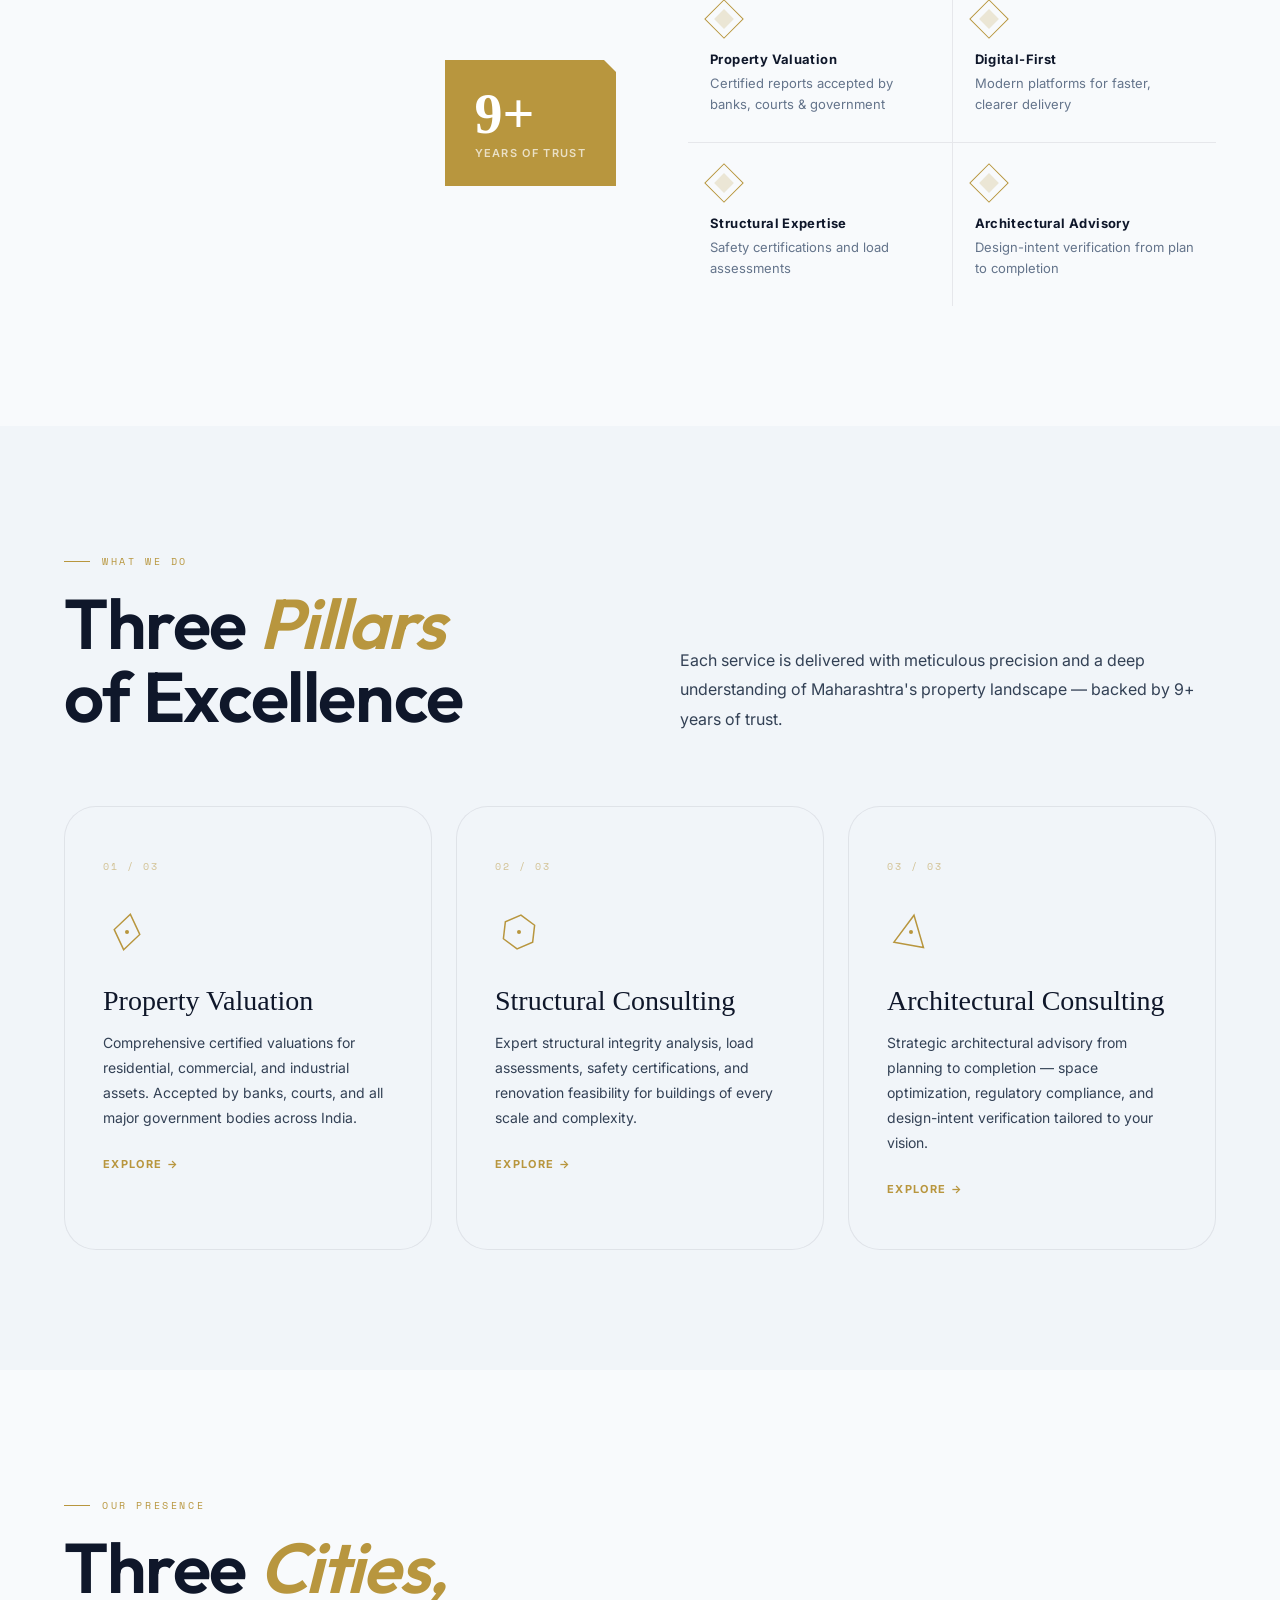
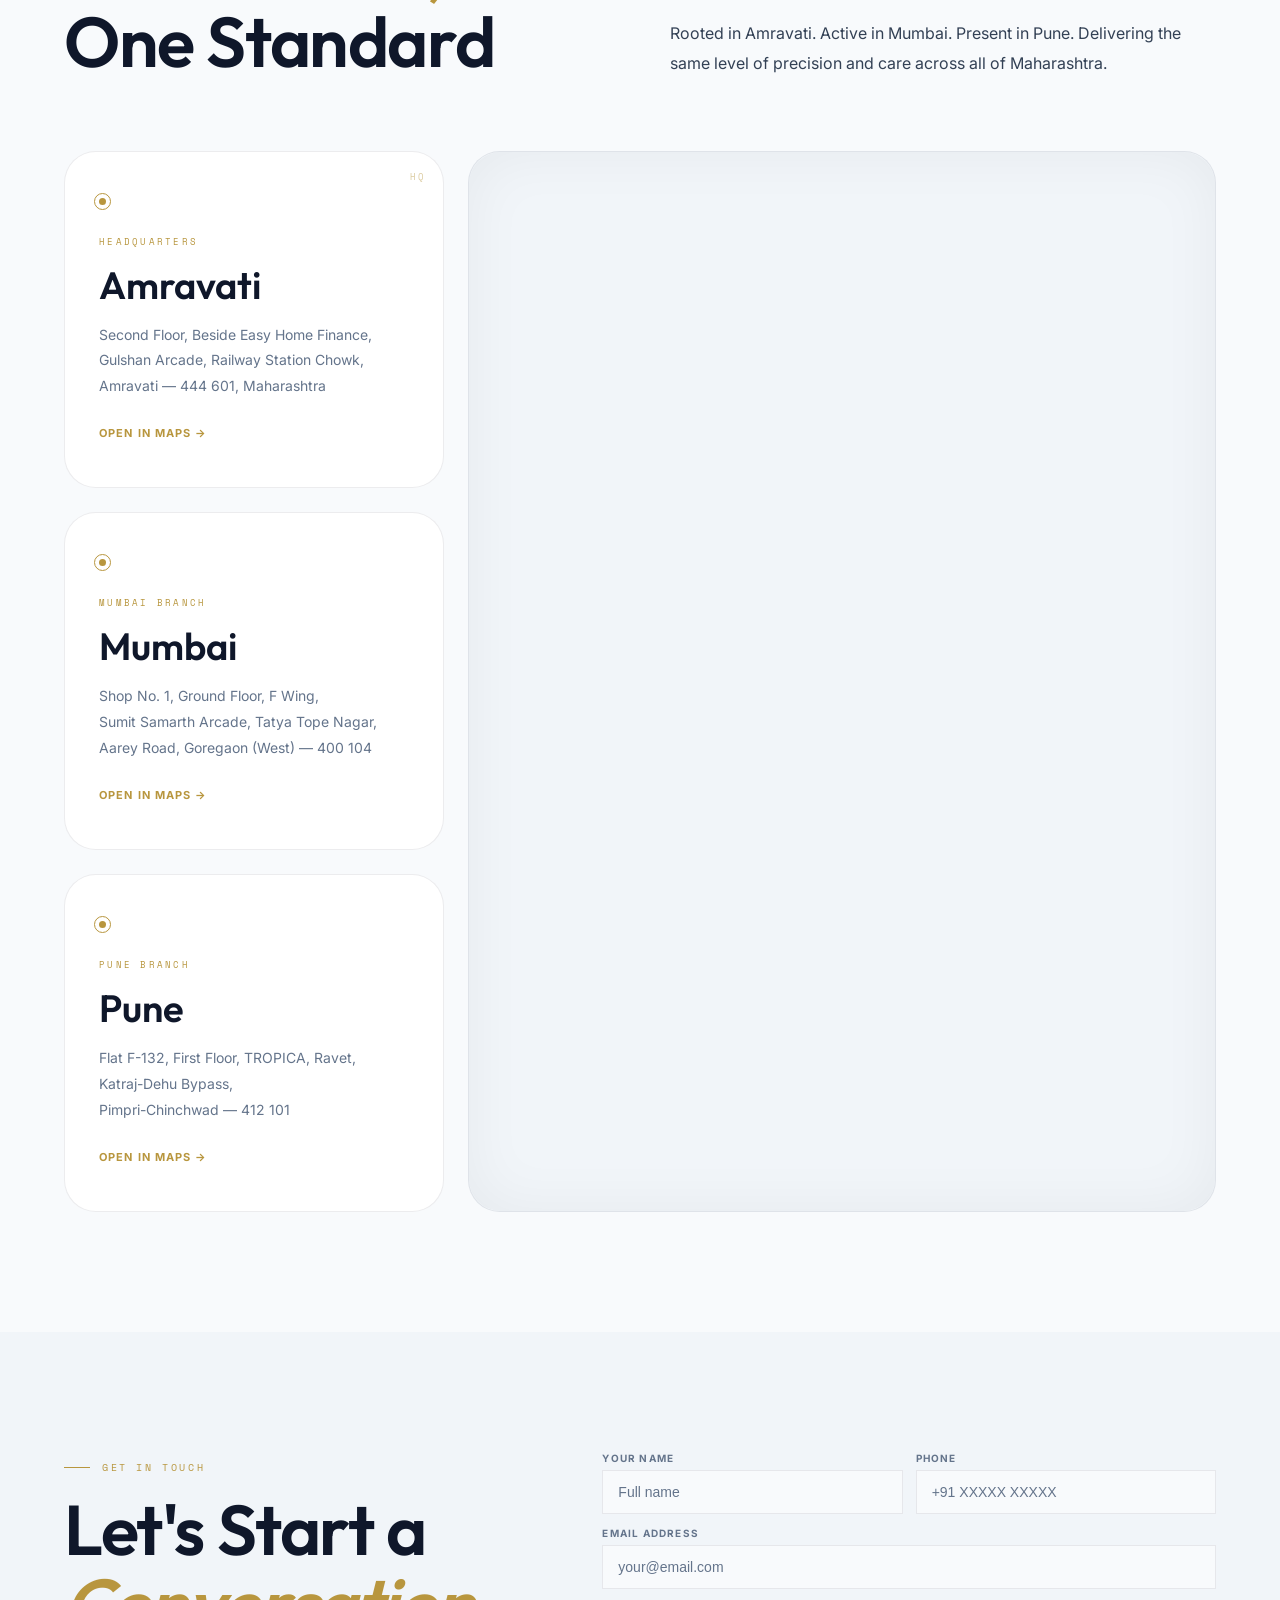
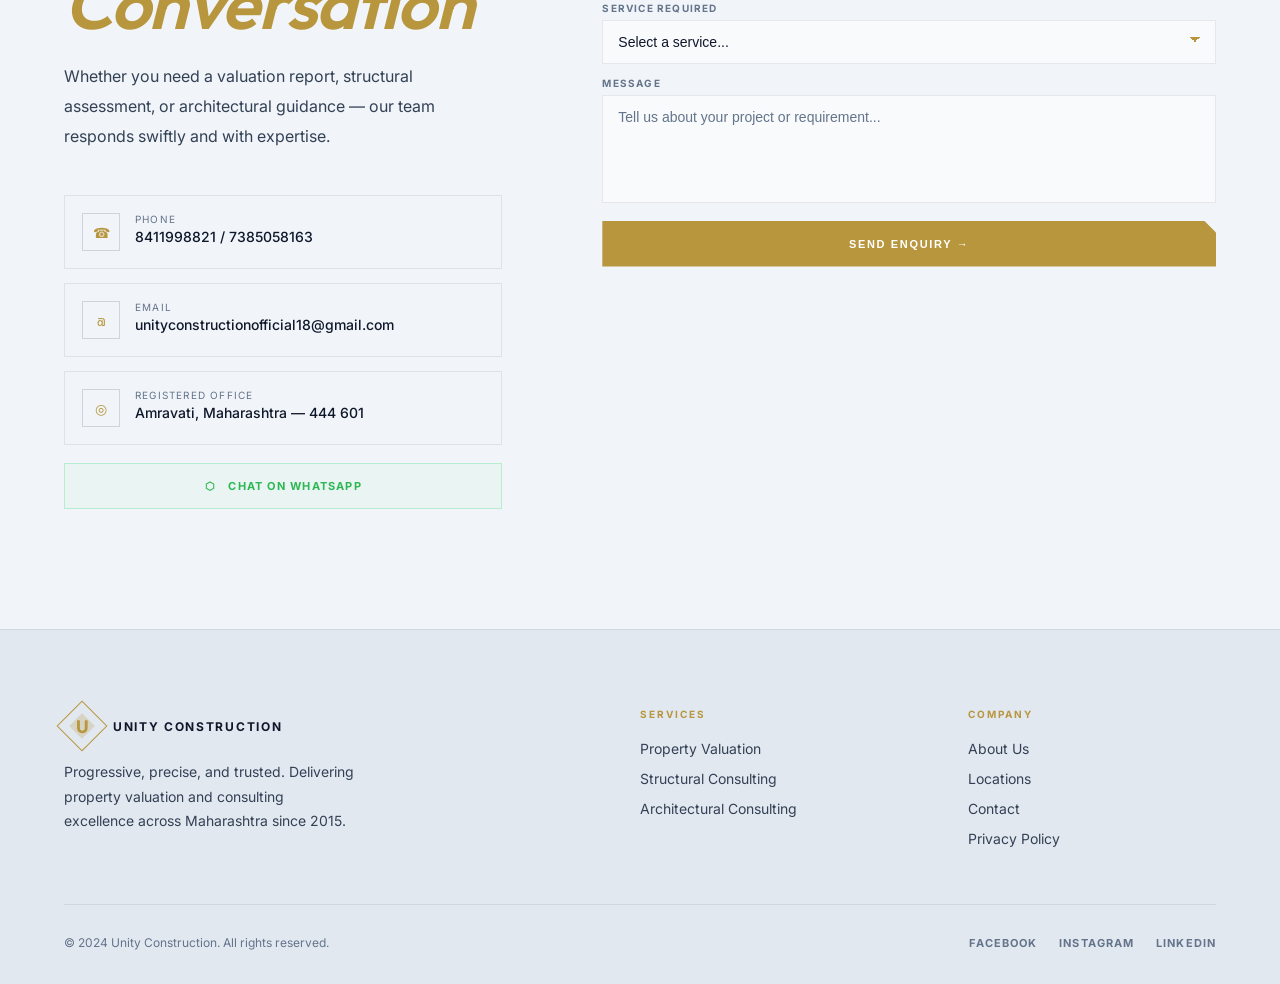
==== commit e787d2f9: "UI: Overhaul locations section to a dual-pane layout with custom interactive Google map" ====
--- a/index.html
+++ b/index.html
@@ -193,27 +193,33 @@
       </div>
       <p class="sbody rv d2">Rooted in Amravati. Active in Mumbai. Present in Pune. Delivering the same level of precision and care across all of Maharashtra.</p>
     </div>
-    <div class="offices">
-      <div class="office rv">
-        <div class="odot"></div>
-        <span class="otag">Headquarters</span>
-        <div class="ocity">Amravati</div>
-        <p class="oaddr">Second Floor, Beside Easy Home Finance,<br>Gulshan Arcade, Railway Station Chowk,<br>Amravati — 444 601, Maharashtra</p>
-        <a href="https://maps.google.com/?q=Amravati+Railway+Station+Chowk+Maharashtra" target="_blank" rel="noopener noreferrer" class="olink">Open in Maps &rarr;</a>
-      </div>
-      <div class="office rv d1">
-        <div class="odot"></div>
-        <span class="otag">Mumbai Branch</span>
-        <div class="ocity">Mumbai</div>
-        <p class="oaddr">Shop No. 1, Ground Floor, F Wing,<br>Sumit Samarth Arcade, Tatya Tope Nagar,<br>Aarey Road, Goregaon (West) — 400 104</p>
-        <a href="https://maps.google.com/?q=Goregaon+West+Aarey+Road+Mumbai" target="_blank" rel="noopener noreferrer" class="olink">Open in Maps &rarr;</a>
-      </div>
-      <div class="office rv d2">
-        <div class="odot"></div>
-        <span class="otag">Pune Branch</span>
-        <div class="ocity">Pune</div>
-        <p class="oaddr">Flat F-132, First Floor, TROPICA, Ravet,<br>Katraj-Dehu Bypass,<br>Pimpri-Chinchwad — 412 101</p>
-        <a href="https://maps.google.com/?q=Ravet+Pimpri+Chinchwad+Pune" target="_blank" rel="noopener noreferrer" class="olink">Open in Maps &rarr;</a>
+    <div class="loc-grid">
+      <div class="loc-cards">
+        <div class="office rv">
+          <div class="odot"></div>
+          <span class="otag">Headquarters</span>
+          <div class="ocity">Amravati</div>
+          <p class="oaddr">Second Floor, Beside Easy Home Finance,<br>Gulshan Arcade, Railway Station Chowk,<br>Amravati — 444 601, Maharashtra</p>
+          <a href="https://maps.google.com/?q=Amravati+Railway+Station+Chowk+Maharashtra" target="_blank" rel="noopener noreferrer" class="olink">Open in Maps &rarr;</a>
+        </div>
+        <div class="office rv d1">
+          <div class="odot"></div>
+          <span class="otag">Mumbai Branch</span>
+          <div class="ocity">Mumbai</div>
+          <p class="oaddr">Shop No. 1, Ground Floor, F Wing,<br>Sumit Samarth Arcade, Tatya Tope Nagar,<br>Aarey Road, Goregaon (West) — 400 104</p>
+          <a href="https://maps.google.com/?q=Goregaon+West+Aarey+Road+Mumbai" target="_blank" rel="noopener noreferrer" class="olink">Open in Maps &rarr;</a>
+        </div>
+        <div class="office rv d2">
+          <div class="odot"></div>
+          <span class="otag">Pune Branch</span>
+          <div class="ocity">Pune</div>
+          <p class="oaddr">Flat F-132, First Floor, TROPICA, Ravet,<br>Katraj-Dehu Bypass,<br>Pimpri-Chinchwad — 412 101</p>
+          <a href="https://maps.google.com/?q=Ravet+Pimpri+Chinchwad+Pune" target="_blank" rel="noopener noreferrer" class="olink">Open in Maps &rarr;</a>
+        </div>
+      </div>
+      <div class="loc-map rv d3">
+        <iframe src="https://www.google.com/maps/d/embed?mid=1C5mpV8Ae1KRJzzgX7J8Nt3OMCYIsDjE&femb=1&ll=18.40463530555834%2C76.53686355000004&z=7" width="100%" height="100%" style="border:0;" allowfullscreen="" loading="lazy"></iframe>
+        <div class="map-overlay"></div>
       </div>
     </div>
   </section>
--- a/css/styles.css
+++ b/css/styles.css
@@ -33,19 +33,21 @@
   --border2: rgba(255, 255, 255, 0.15);
   --nav: rgba(0, 0, 0, 0.7);
   --surface: #09090B;
+  --grid: rgba(255, 255, 255, 0.025);
 }
 
 [data-theme="light"] {
-  --bg: #F3F0E8;
-  --bg2: #EAE6DC;
-  --bg3: #E0DBD0;
-  --text: #0E0E0E;
-  --text2: #4A4742;
-  --text3: #8A8782;
-  --border: rgba(0, 0, 0, 0.08);
-  --border2: rgba(0, 0, 0, 0.15);
-  --nav: rgba(243, 240, 232, 0.88);
+  --bg: #F8FAFC;
+  --bg2: #F1F5F9;
+  --bg3: #E2E8F0;
+  --text: #0F172A;
+  --text2: #334155;
+  --text3: #64748B;
+  --border: rgba(15, 23, 42, 0.08);
+  --border2: rgba(15, 23, 42, 0.15);
+  --nav: rgba(248, 250, 252, 0.88);
   --surface: #FFFFFF;
+  --grid: rgba(15, 23, 42, 0.035);
 }
 
 html {
@@ -54,11 +56,11 @@
 
 body {
   font-family: 'Inter', sans-serif;
-  background: var(--bg);
+  background-color: var(--bg);
   color: var(--text);
   overflow-x: hidden;
   cursor: none; /* Hidden for custom cursor, overridden on touch devices below */
-  transition: background 0.55s var(--ease), color 0.55s var(--ease);
+  transition: background-color 0.55s var(--ease), color 0.55s var(--ease);
 }
 
 /* Fallback default cursor on touchscreens or devices that don't support fine pointer */
@@ -75,12 +77,12 @@
   position: fixed;
   pointer-events: none;
   z-index: 9999;
-  width: 10px;
-  height: 10px;
+  width: 8px;
+  height: 8px;
   background: var(--gold-hi);
-  border-radius: 50%;
-  transform: translate(-50%, -50%);
-  transition: width 0.3s, height 0.3s, background 0.3s;
+  border-radius: 2px;
+  transform: translate(-50%, -50%) rotate(45deg);
+  transition: width 0.3s, height 0.3s, background 0.3s, transform 0.4s var(--ease);
   mix-blend-mode: normal;
 }
 
@@ -88,24 +90,48 @@
   position: fixed;
   pointer-events: none;
   z-index: 9998;
-  width: 38px;
-  height: 38px;
-  border: 1px solid rgba(184, 150, 62, 0.45);
+  width: 44px;
+  height: 44px;
+  border: 1px solid rgba(184, 150, 62, 0.4);
   border-radius: 50%;
   transform: translate(-50%, -50%);
-  transition: width 0.4s var(--ease), height 0.4s var(--ease), opacity 0.4s;
+  transition: width 0.4s var(--ease), height 0.4s var(--ease), opacity 0.4s, transform 0.5s var(--ease);
+}
+
+#cur-r::before, #cur-r::after {
+  content: '';
+  position: absolute;
+  background: rgba(184, 150, 62, 0.4);
+}
+
+#cur-r::before {
+  top: 50%;
+  left: -8px;
+  right: -8px;
+  height: 1px;
+  transform: translateY(-50%);
+}
+
+#cur-r::after {
+  left: 50%;
+  top: -8px;
+  bottom: -8px;
+  width: 1px;
+  transform: translateX(-50%);
 }
 
 body.hov #cur {
-  width: 18px;
-  height: 18px;
+  width: 14px;
+  height: 14px;
   background: var(--gold);
+  transform: translate(-50%, -50%) rotate(0deg);
 }
 
 body.hov #cur-r {
   width: 58px;
   height: 58px;
-  opacity: 0.35;
+  opacity: 0.2;
+  transform: translate(-50%, -50%) rotate(45deg);
 }
 
 /* Hide custom cursor on mobile devices */
@@ -1104,7 +1130,7 @@
    10. LOCATIONS COMPONENT
    ========================================================================== */
 #locations {
-  background: var(--bg);
+  background-color: var(--bg);
 }
 
 .lhead {
@@ -1123,27 +1149,81 @@
   }
 }
 
-.offices {
+.loc-grid {
   display: grid;
-  grid-template-columns: repeat(3, 1fr);
+  grid-template-columns: 380px 1fr;
   gap: 24px;
-}
-
-@media (max-width: 991px) {
-  .offices {
-    grid-template-columns: repeat(2, 1fr);
-  }
-}
-
-@media (max-width: 768px) {
-  .offices {
+  align-items: stretch;
+}
+
+@media (max-width: 1024px) {
+  .loc-grid {
     grid-template-columns: 1fr;
+  }
+}
+
+.loc-cards {
+  display: flex;
+  flex-direction: column;
+  gap: 24px;
+}
+
+.loc-map {
+  position: relative;
+  height: 100%;
+  min-height: 600px;
+  border-radius: 32px;
+  overflow: hidden;
+  border: 1px solid var(--border);
+  background: var(--bg2);
+  transition: transform 0.4s var(--ease), border-color 0.4s, box-shadow 0.4s;
+}
+
+.loc-map:hover {
+  border-color: rgba(184, 150, 62, 0.4);
+  box-shadow: 0 12px 40px rgba(0, 0, 0, 0.08);
+}
+
+[data-theme="dark"] .loc-map:hover {
+  box-shadow: 0 12px 40px rgba(0, 0, 0, 0.4);
+}
+
+.loc-map iframe {
+  position: absolute;
+  top: 0;
+  left: 0;
+  width: 100%;
+  height: 100%;
+  filter: none;
+  transition: filter 0.5s;
+}
+
+/* Clever trick: invert and hue-rotate the map for a sleek dark mode look */
+[data-theme="dark"] .loc-map iframe {
+  filter: invert(90%) hue-rotate(180deg) brightness(105%) contrast(90%);
+}
+
+.map-overlay {
+  position: absolute;
+  inset: 0;
+  pointer-events: none;
+  box-shadow: inset 0 0 60px rgba(0,0,0,0.05);
+  border-radius: 32px;
+}
+
+[data-theme="dark"] .map-overlay {
+  box-shadow: inset 0 0 80px rgba(0,0,0,0.5);
+}
+
+@media (max-width: 1024px) {
+  .loc-map {
+    min-height: 450px;
   }
 }
 
 .office {
   padding: 46px 34px;
-  background: rgba(255, 255, 255, 0.02);
+  background: var(--surface);
   border: 1px solid var(--border);
   border-radius: 32px;
   position: relative;
@@ -1233,7 +1313,7 @@
    11. CONTACT COMPONENT
    ========================================================================== */
 #contact {
-  background: var(--bg2);
+  background-color: var(--bg2);
 }
 
 .cgrid {
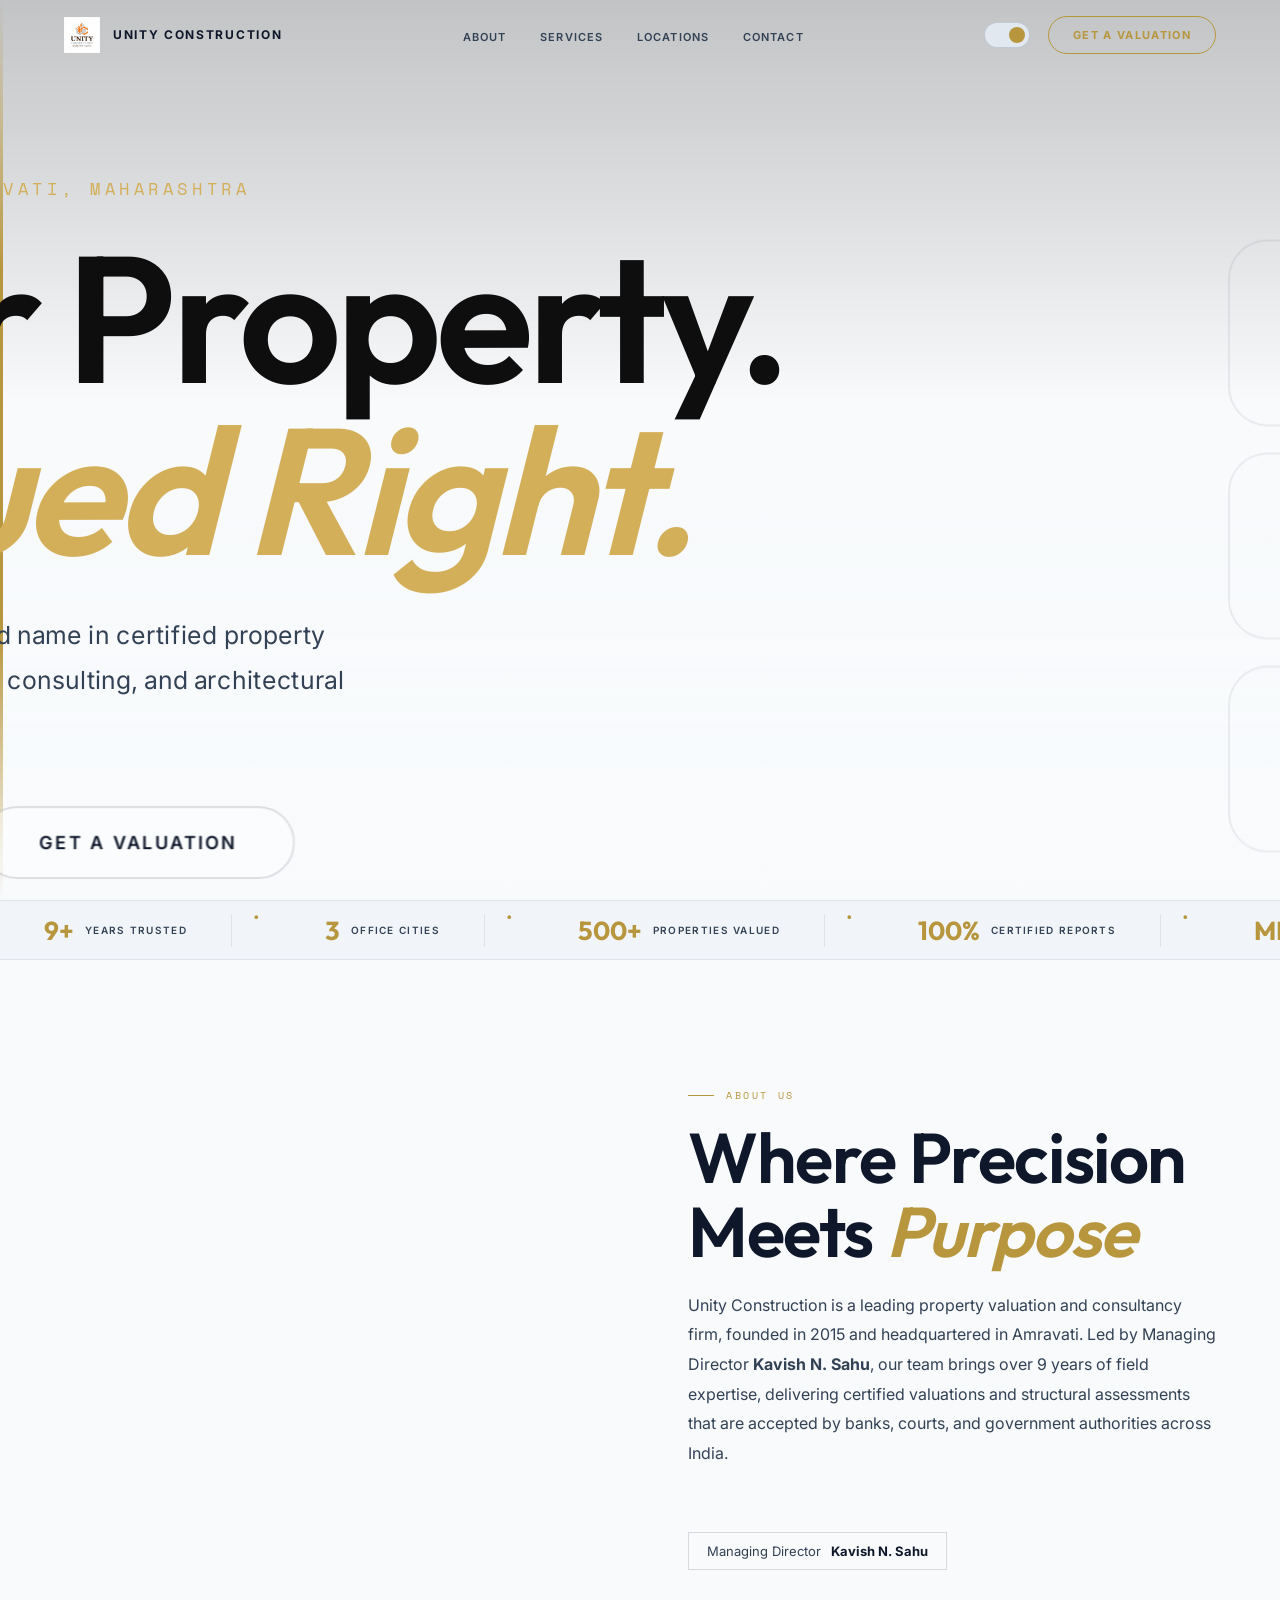
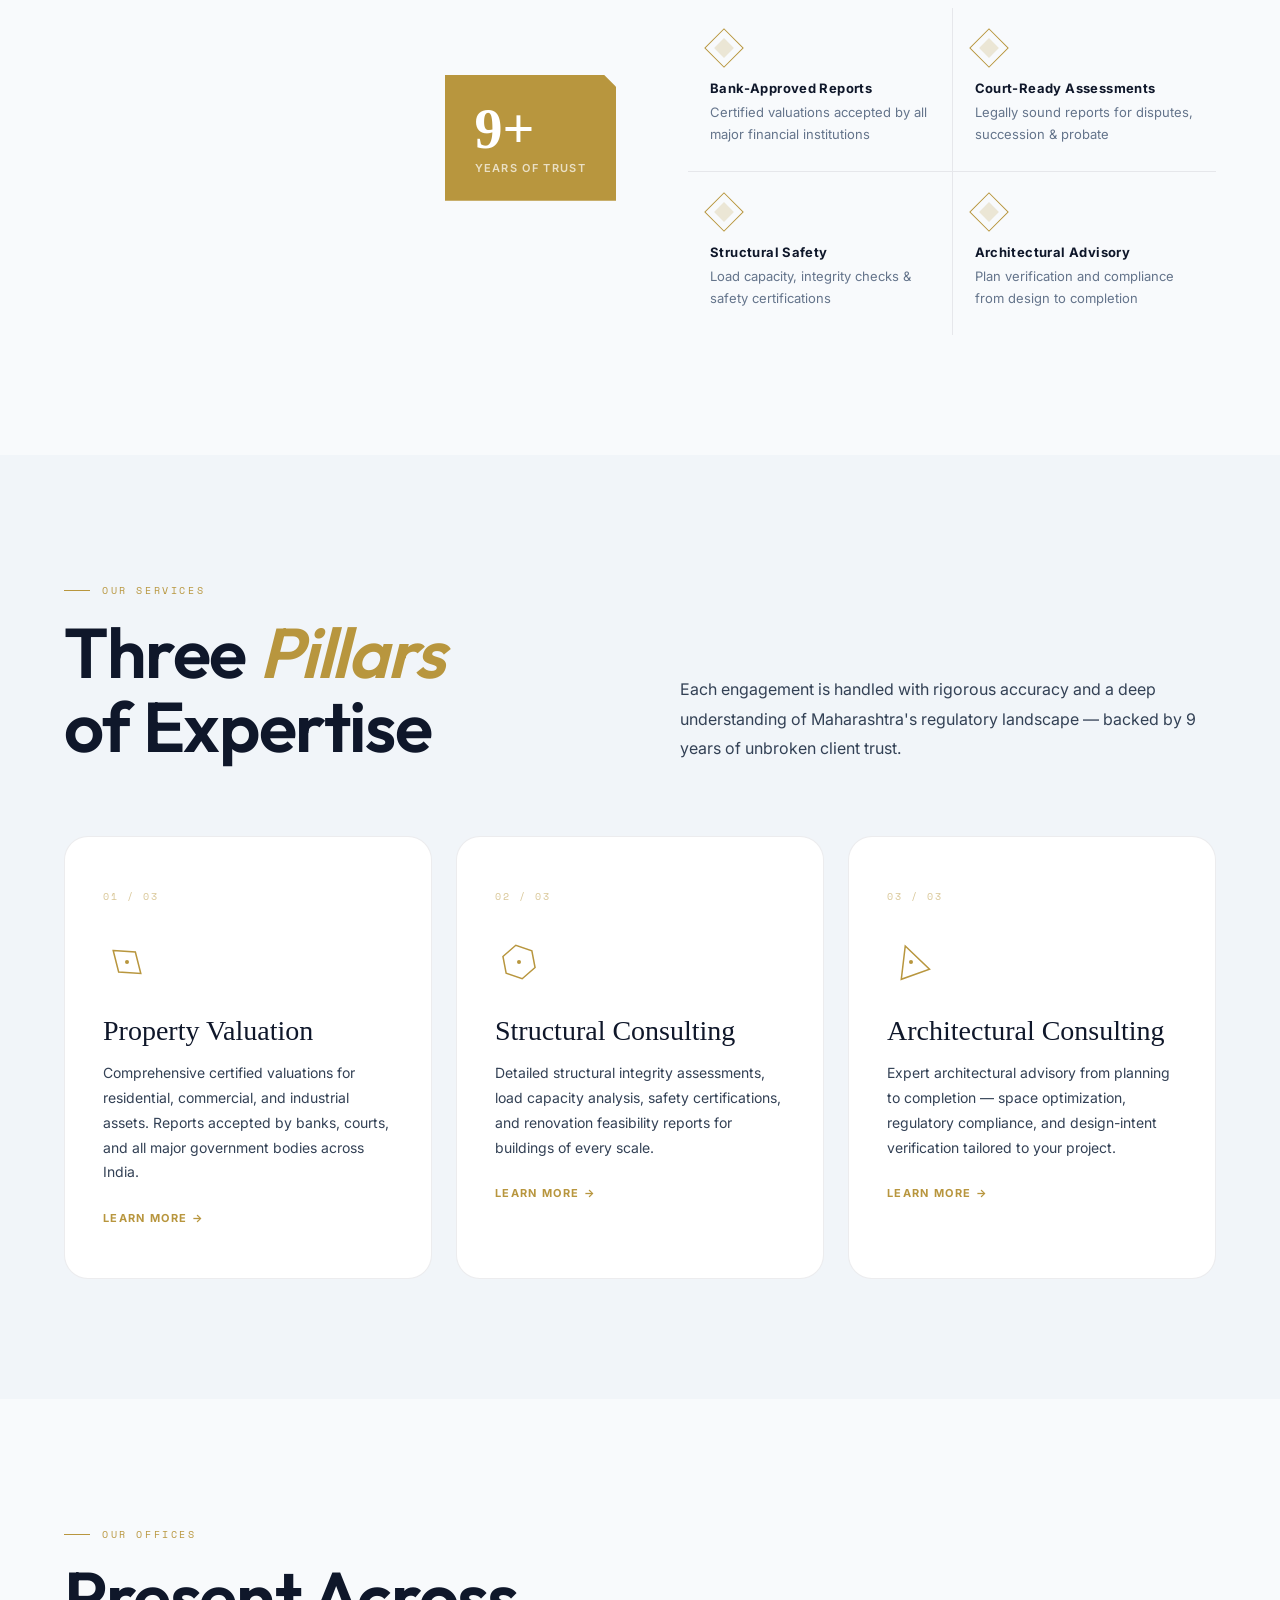
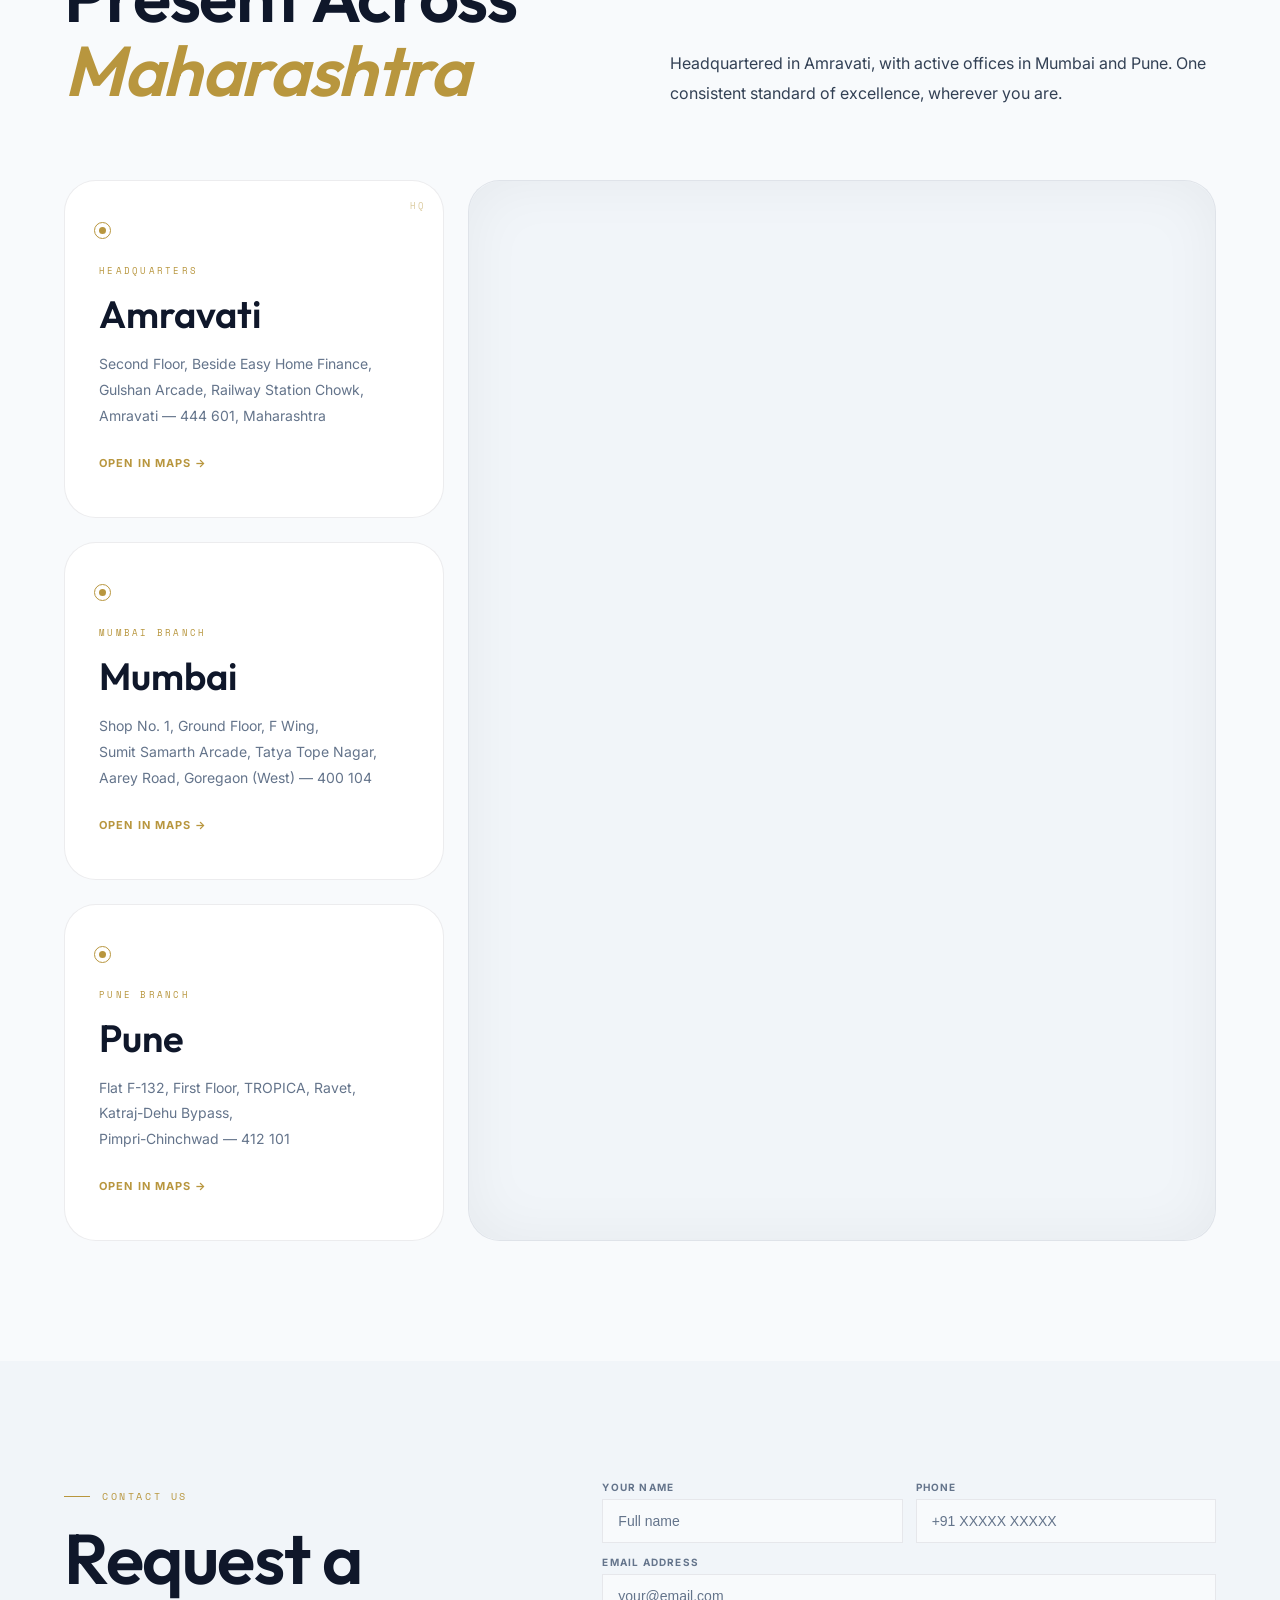
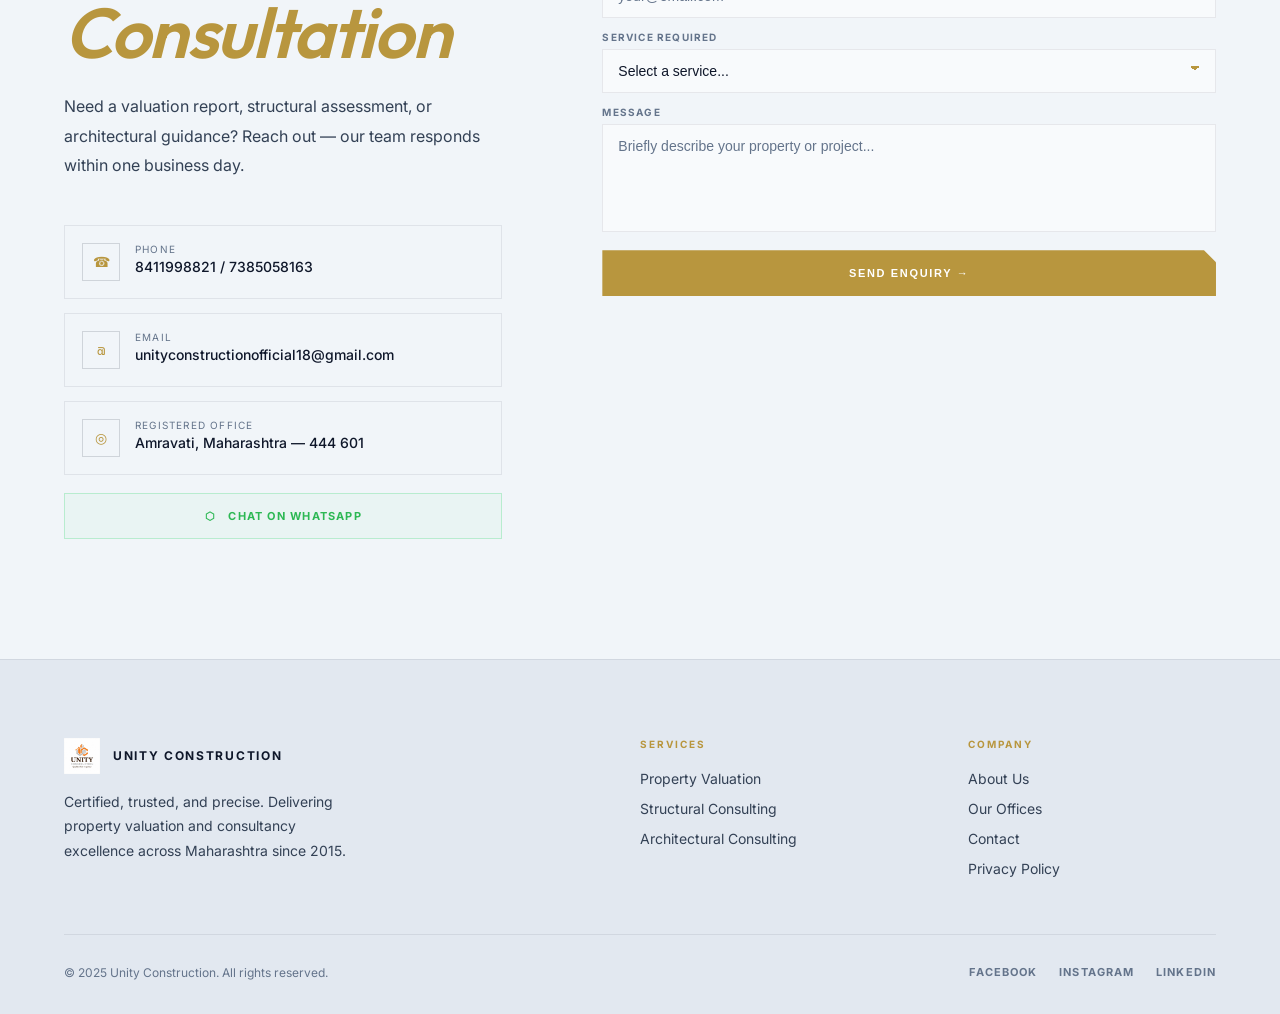
==== commit 2c11617a: "Polish: Improved copy, integrated real logo, removed Architecture badge, cleaner & more sophisticate" ====
--- a/index.html
+++ b/index.html
@@ -5,9 +5,9 @@
   <meta name="viewport" content="width=device-width, initial-scale=1.0">
   
   <!-- SEO Meta Tags -->
-  <title>Unity Construction — Property Valuation, Structural Consulting & Architecture</title>
-  <meta name="description" content="Maharashtra's most trusted firm for property valuation, structural safety consulting, and architectural design advisory. Over 9 years of precision and excellence across Amravati, Mumbai, and Pune.">
-  <meta name="keywords" content="property valuation, structural consulting, architectural advisory, Amravati, Mumbai, Pune, Kavish Sahu, safety certificate, bank valuation, valuation reports">
+  <title>Unity Construction — Certified Property Valuation in Maharashtra</title>
+  <meta name="description" content="Unity Construction delivers certified property valuation, structural safety consulting, and architectural advisory across Maharashtra. Trusted by banks, courts & government for 9+ years.">
+  <meta name="keywords" content="property valuation Maharashtra, structural consulting, architectural advisory, Amravati, Mumbai, Pune, Kavish Sahu, bank valuation, certified valuation report">
   <meta name="author" content="Unity Construction">
   
   <link rel="preconnect" href="https://fonts.googleapis.com">
@@ -19,11 +19,10 @@
 </head>
 <body data-theme="dark">
 
-  <!-- ══ LOADING OVERLAY — shows frame preload progress ══ -->
+  <!-- ══ LOADING OVERLAY ══ -->
   <div id="loading-overlay">
     <div class="loading-logo">
-      <div class="nlogo-gem"><span class="nlogo-u">U</span></div>
-      <span class="nlogo-name">Unity Construction</span>
+      <img src="assets/logo.png" alt="Unity Construction" class="loading-logo-img">
     </div>
     <div class="loading-track">
       <div id="loading-bar"></div>
@@ -41,7 +40,7 @@
   <!-- ══ NAVIGATION ══ -->
   <nav id="nav">
     <a href="#" class="nlogo">
-      <div class="nlogo-gem"><span class="nlogo-u">U</span></div>
+      <img src="assets/logo.png" alt="Unity Construction" class="nlogo-img">
       <span class="nlogo-name">Unity Construction</span>
     </a>
     <ul class="nlinks">
@@ -52,11 +51,11 @@
     </ul>
     <div class="nr">
       <button class="tt" id="tt" title="Toggle theme"></button>
-      <button class="ncta" id="enquire-now-btn">Enquire Now</button>
+      <button class="ncta" id="enquire-now-btn">Get a Valuation</button>
     </div>
   </nav>
 
-  <!-- ══ HERO SECTION — Sticky Canvas Frame Sequence ══ -->
+  <!-- ══ HERO SECTION ══ -->
   <section id="hero">
     <div class="hero-sticky">
       <!-- Video — ambient looping background -->
@@ -66,19 +65,13 @@
       <div class="hov-top"></div>
       <div class="hov-line"></div>
 
-      <!-- Live Architecture Tag -->
-      <div class="hbadge">
-        <span class="hbadge-dot"></span>
-        <span class="hbadge-txt">Architecture · 4K Render</span>
-      </div>
-
-      <!-- Hero text overlay — fades out as user scrolls -->
+      <!-- Hero text overlay -->
       <div id="hero-text">
         <div class="hcontent">
           <div class="hleft">
             <div class="htag">Est. 2015 &nbsp;·&nbsp; Amravati, Maharashtra</div>
-            <h1 class="ht">Built on<br><em>Precision.</em><br>Valued with<br>Purpose.</h1>
-            <p class="hsubt">Maharashtra's most trusted name in property valuation, structural consulting and architectural advisory. 9+ years. 3 cities. Uncompromising standards.</p>
+            <h1 class="ht">Your Property.<br><em>Valued Right.</em></h1>
+            <p class="hsubt">Maharashtra's most trusted name in certified property valuation, structural safety consulting, and architectural advisory — for 9+ years.</p>
             <div class="hbtns">
               <button class="bpri" id="hero-services-btn">Our Services</button>
               <button class="bsec" id="hero-contact-btn">Get a Valuation</button>
@@ -86,11 +79,10 @@
           </div>
           <div class="hstats">
             <div class="hstat"><span class="hstat-n">9+</span><span class="hstat-l">Years of Excellence</span></div>
-            <div class="hstat"><span class="hstat-n">3</span><span class="hstat-l">Cities, One Standard</span></div>
+            <div class="hstat"><span class="hstat-n">3</span><span class="hstat-l">Cities Served</span></div>
             <div class="hstat"><span class="hstat-n">500+</span><span class="hstat-l">Properties Valued</span></div>
           </div>
         </div>
-
       </div>
     </div>
   </section>
@@ -104,7 +96,7 @@
       <span class="mdot">●</span>
       <div class="mitem"><span class="mn">500+</span><span class="ml">Properties Valued</span></div>
       <span class="mdot">●</span>
-      <div class="mitem"><span class="mn">100%</span><span class="ml">Client Satisfaction</span></div>
+      <div class="mitem"><span class="mn">100%</span><span class="ml">Certified Reports</span></div>
       <span class="mdot">●</span>
       <div class="mitem"><span class="mn">MH</span><span class="ml">Pan-Maharashtra</span></div>
       <span class="mdot">●</span>
@@ -115,7 +107,7 @@
       <span class="mdot">●</span>
       <div class="mitem"><span class="mn">500+</span><span class="ml">Properties Valued</span></div>
       <span class="mdot">●</span>
-      <div class="mitem"><span class="mn">100%</span><span class="ml">Client Satisfaction</span></div>
+      <div class="mitem"><span class="mn">100%</span><span class="ml">Certified Reports</span></div>
       <span class="mdot">●</span>
       <div class="mitem"><span class="mn">MH</span><span class="ml">Pan-Maharashtra</span></div>
       <span class="mdot">●</span>
@@ -133,18 +125,18 @@
         </div>
       </div>
       <div class="atxt">
-        <span class="ey rv">About Unity Construction</span>
-        <h2 class="sh2 rv d1">Where <em>Vision</em><br>Meets Valuation</h2>
-        <p class="sbody rv d2">Led by Managing Director <strong>Kavish N. Sahu</strong>, Unity Construction is a progressive firm with over 9 years of expertise in property valuation across Maharashtra. We deliver certified valuations, structural assessments, and architectural consulting with digital precision and personal integrity.</p>
+        <span class="ey rv">About Us</span>
+        <h2 class="sh2 rv d1">Where Precision<br>Meets <em>Purpose</em></h2>
+        <p class="sbody rv d2">Unity Construction is a leading property valuation and consultancy firm, founded in 2015 and headquartered in Amravati. Led by Managing Director <strong>Kavish N. Sahu</strong>, our team brings over 9 years of field expertise, delivering certified valuations and structural assessments that are accepted by banks, courts, and government authorities across India.</p>
         <div class="md-pill rv d2">
           <span>Managing Director</span>
           <strong>Kavish N. Sahu</strong>
         </div>
         <div class="aqs rv d3">
-          <div class="aq"><div class="aq-gem"></div><div class="aq-n">Property Valuation</div><div class="aq-d">Certified reports accepted by banks, courts &amp; government</div></div>
-          <div class="aq"><div class="aq-gem"></div><div class="aq-n">Digital-First</div><div class="aq-d">Modern platforms for faster, clearer delivery</div></div>
-          <div class="aq"><div class="aq-gem"></div><div class="aq-n">Structural Expertise</div><div class="aq-d">Safety certifications and load assessments</div></div>
-          <div class="aq"><div class="aq-gem"></div><div class="aq-n">Architectural Advisory</div><div class="aq-d">Design-intent verification from plan to completion</div></div>
+          <div class="aq"><div class="aq-gem"></div><div class="aq-n">Bank-Approved Reports</div><div class="aq-d">Certified valuations accepted by all major financial institutions</div></div>
+          <div class="aq"><div class="aq-gem"></div><div class="aq-n">Court-Ready Assessments</div><div class="aq-d">Legally sound reports for disputes, succession & probate</div></div>
+          <div class="aq"><div class="aq-gem"></div><div class="aq-n">Structural Safety</div><div class="aq-d">Load capacity, integrity checks & safety certifications</div></div>
+          <div class="aq"><div class="aq-gem"></div><div class="aq-n">Architectural Advisory</div><div class="aq-d">Plan verification and compliance from design to completion</div></div>
         </div>
       </div>
     </div>
@@ -154,32 +146,32 @@
   <section id="services" class="sec">
     <div class="stop">
       <div>
-        <span class="ey rv">What We Do</span>
-        <h2 class="sh2 rv d1">Three <em>Pillars</em><br>of Excellence</h2>
-      </div>
-      <p class="sbody rv d2">Each service is delivered with meticulous precision and a deep understanding of Maharashtra's property landscape — backed by 9+ years of trust.</p>
+        <span class="ey rv">Our Services</span>
+        <h2 class="sh2 rv d1">Three <em>Pillars</em><br>of Expertise</h2>
+      </div>
+      <p class="sbody rv d2">Each engagement is handled with rigorous accuracy and a deep understanding of Maharashtra's regulatory landscape — backed by 9 years of unbroken client trust.</p>
     </div>
     <div class="sgrid rv">
       <div class="svc">
         <span class="sn">01 / 03</span>
         <canvas class="sorb" data-s="diamond"></canvas>
         <div class="sname">Property Valuation</div>
-        <p class="sdesc">Comprehensive certified valuations for residential, commercial, and industrial assets. Accepted by banks, courts, and all major government bodies across India.</p>
-        <span class="scta">Explore &rarr;</span>
+        <p class="sdesc">Comprehensive certified valuations for residential, commercial, and industrial assets. Reports accepted by banks, courts, and all major government bodies across India.</p>
+        <span class="scta">Learn More &rarr;</span>
       </div>
       <div class="svc">
         <span class="sn">02 / 03</span>
         <canvas class="sorb" data-s="hex"></canvas>
         <div class="sname">Structural Consulting</div>
-        <p class="sdesc">Expert structural integrity analysis, load assessments, safety certifications, and renovation feasibility for buildings of every scale and complexity.</p>
-        <span class="scta">Explore &rarr;</span>
+        <p class="sdesc">Detailed structural integrity assessments, load capacity analysis, safety certifications, and renovation feasibility reports for buildings of every scale.</p>
+        <span class="scta">Learn More &rarr;</span>
       </div>
       <div class="svc">
         <span class="sn">03 / 03</span>
         <canvas class="sorb" data-s="tri"></canvas>
         <div class="sname">Architectural Consulting</div>
-        <p class="sdesc">Strategic architectural advisory from planning to completion — space optimization, regulatory compliance, and design-intent verification tailored to your vision.</p>
-        <span class="scta">Explore &rarr;</span>
+        <p class="sdesc">Expert architectural advisory from planning to completion — space optimization, regulatory compliance, and design-intent verification tailored to your project.</p>
+        <span class="scta">Learn More &rarr;</span>
       </div>
     </div>
   </section>
@@ -188,10 +180,10 @@
   <section id="locations" class="sec">
     <div class="lhead">
       <div>
-        <span class="ey rv">Our Presence</span>
-        <h2 class="sh2 rv d1">Three <em>Cities,</em><br>One Standard</h2>
-      </div>
-      <p class="sbody rv d2">Rooted in Amravati. Active in Mumbai. Present in Pune. Delivering the same level of precision and care across all of Maharashtra.</p>
+        <span class="ey rv">Our Offices</span>
+        <h2 class="sh2 rv d1">Present Across<br><em>Maharashtra</em></h2>
+      </div>
+      <p class="sbody rv d2">Headquartered in Amravati, with active offices in Mumbai and Pune. One consistent standard of excellence, wherever you are.</p>
     </div>
     <div class="loc-grid">
       <div class="loc-cards">
@@ -228,9 +220,9 @@
   <section id="contact" class="sec">
     <div class="cgrid">
       <div class="cleft">
-        <span class="ey rv">Get in Touch</span>
-        <h2 class="sh2 rv d1">Let's Start a<br><em>Conversation</em></h2>
-        <p class="sbody rv d2">Whether you need a valuation report, structural assessment, or architectural guidance — our team responds swiftly and with expertise.</p>
+        <span class="ey rv">Contact Us</span>
+        <h2 class="sh2 rv d1">Request a<br><em>Consultation</em></h2>
+        <p class="sbody rv d2">Need a valuation report, structural assessment, or architectural guidance? Reach out — our team responds within one business day.</p>
         <div class="cis rv d3">
           <div class="ci"><div class="ci-ic">☎</div><div><div class="ci-l">Phone</div><div class="ci-v">8411998821 / 7385058163</div></div></div>
           <div class="ci"><div class="ci-ic">@</div><div><div class="ci-l">Email</div><div class="ci-v">unityconstructionofficial18@gmail.com</div></div></div>
@@ -239,7 +231,7 @@
         </div>
       </div>
       
-      <!-- Refactored validation forms -->
+      <!-- Contact Form -->
       <form id="contact-form" class="cform rv d2" novalidate>
         <div class="cf-row">
           <div class="cfg">
@@ -267,7 +259,7 @@
         </div>
         <div class="cfg">
           <label for="form-message">Message</label>
-          <textarea id="form-message" placeholder="Tell us about your project or requirement..." required></textarea>
+          <textarea id="form-message" placeholder="Briefly describe your property or project..." required></textarea>
         </div>
         <button type="submit" class="csub" id="submit-btn">Send Enquiry &rarr;</button>
       </form>
@@ -278,11 +270,11 @@
   <footer>
     <div class="fg">
       <div class="fb">
-        <a href="#" class="nlogo">
-          <div class="nlogo-gem"><span class="nlogo-u">U</span></div>
+        <a href="#" class="nlogo" style="margin-bottom: 16px; display: inline-flex;">
+          <img src="assets/logo.png" alt="Unity Construction" class="nlogo-img">
           <span class="nlogo-name">Unity Construction</span>
         </a>
-        <p>Progressive, precise, and trusted. Delivering property valuation and consulting excellence across Maharashtra since 2015.</p>
+        <p>Certified, trusted, and precise. Delivering property valuation and consultancy excellence across Maharashtra since 2015.</p>
       </div>
       <div class="fc">
         <h4>Services</h4>
@@ -296,14 +288,14 @@
         <h4>Company</h4>
         <ul>
           <li><a href="#about">About Us</a></li>
-          <li><a href="#locations">Locations</a></li>
+          <li><a href="#locations">Our Offices</a></li>
           <li><a href="#contact">Contact</a></li>
           <li><a href="#">Privacy Policy</a></li>
         </ul>
       </div>
     </div>
     <div class="fbot">
-      <p>© 2024 Unity Construction. All rights reserved.</p>
+      <p>© 2025 Unity Construction. All rights reserved.</p>
       <div class="fsoc">
         <a href="https://www.facebook.com/profile.php?id=100093304771966" target="_blank" rel="noopener noreferrer">Facebook</a>
         <a href="#">Instagram</a>
--- a/css/styles.css
+++ b/css/styles.css
@@ -215,6 +215,20 @@
   transform: rotate(135deg);
 }
 
+/* Logo image in nav (replaces the geometric gem) */
+.nlogo-img {
+  width: 36px;
+  height: 36px;
+  object-fit: contain;
+  display: block;
+  filter: none;
+}
+
+[data-theme="dark"] .nlogo-img {
+  /* Keep the logo recognisable on dark backgrounds */
+  filter: brightness(1.1);
+}
+
 .nlogo-u {
   font-family: 'Outfit', sans-serif;
   font-size: 18px;
@@ -349,6 +363,12 @@
   gap: 13px;
 }
 
+.loading-logo-img {
+  width: 56px;
+  height: 56px;
+  object-fit: contain;
+}
+
 .loading-logo .nlogo-gem {
   width: 48px;
   height: 48px;
@@ -424,7 +444,7 @@
 }
 
 [data-theme="light"] .hov-top {
-  background: linear-gradient(180deg, rgba(0,0,0,0.25) 0%, rgba(0,0,0,0) 40%, rgba(243,240,232,0) 55%, rgba(243,240,232,0.75) 80%, rgba(243,240,232,1) 100%);
+  background: linear-gradient(180deg, rgba(0,0,0,0.22) 0%, rgba(0,0,0,0) 45%, rgba(248,250,252,0) 55%, rgba(248,250,252,0.85) 82%, rgba(248,250,252,1) 100%);
 }
 
 .hov-line {
@@ -1045,19 +1065,20 @@
 
 .svc {
   padding: 52px 38px;
-  background: rgba(255, 255, 255, 0.02);
+  background: var(--surface);
   border: 1px solid var(--border);
-  border-radius: 32px;
+  border-radius: 24px;
   position: relative;
   overflow: hidden;
   cursor: pointer;
-  transition: transform 0.5s var(--ease), background 0.5s var(--ease), border-color 0.5s;
+  transition: transform 0.5s var(--ease), background 0.5s var(--ease), border-color 0.5s, box-shadow 0.5s;
 }
 
 .svc:hover {
-  transform: translateY(-8px) scale(1.02);
-  background: rgba(255, 255, 255, 0.04);
-  border-color: rgba(184, 150, 62, 0.4);
+  transform: translateY(-6px);
+  background: var(--surface);
+  border-color: rgba(184, 150, 62, 0.35);
+  box-shadow: 0 20px 60px rgba(0,0,0,0.08);
 }
 
 .svc::before {
